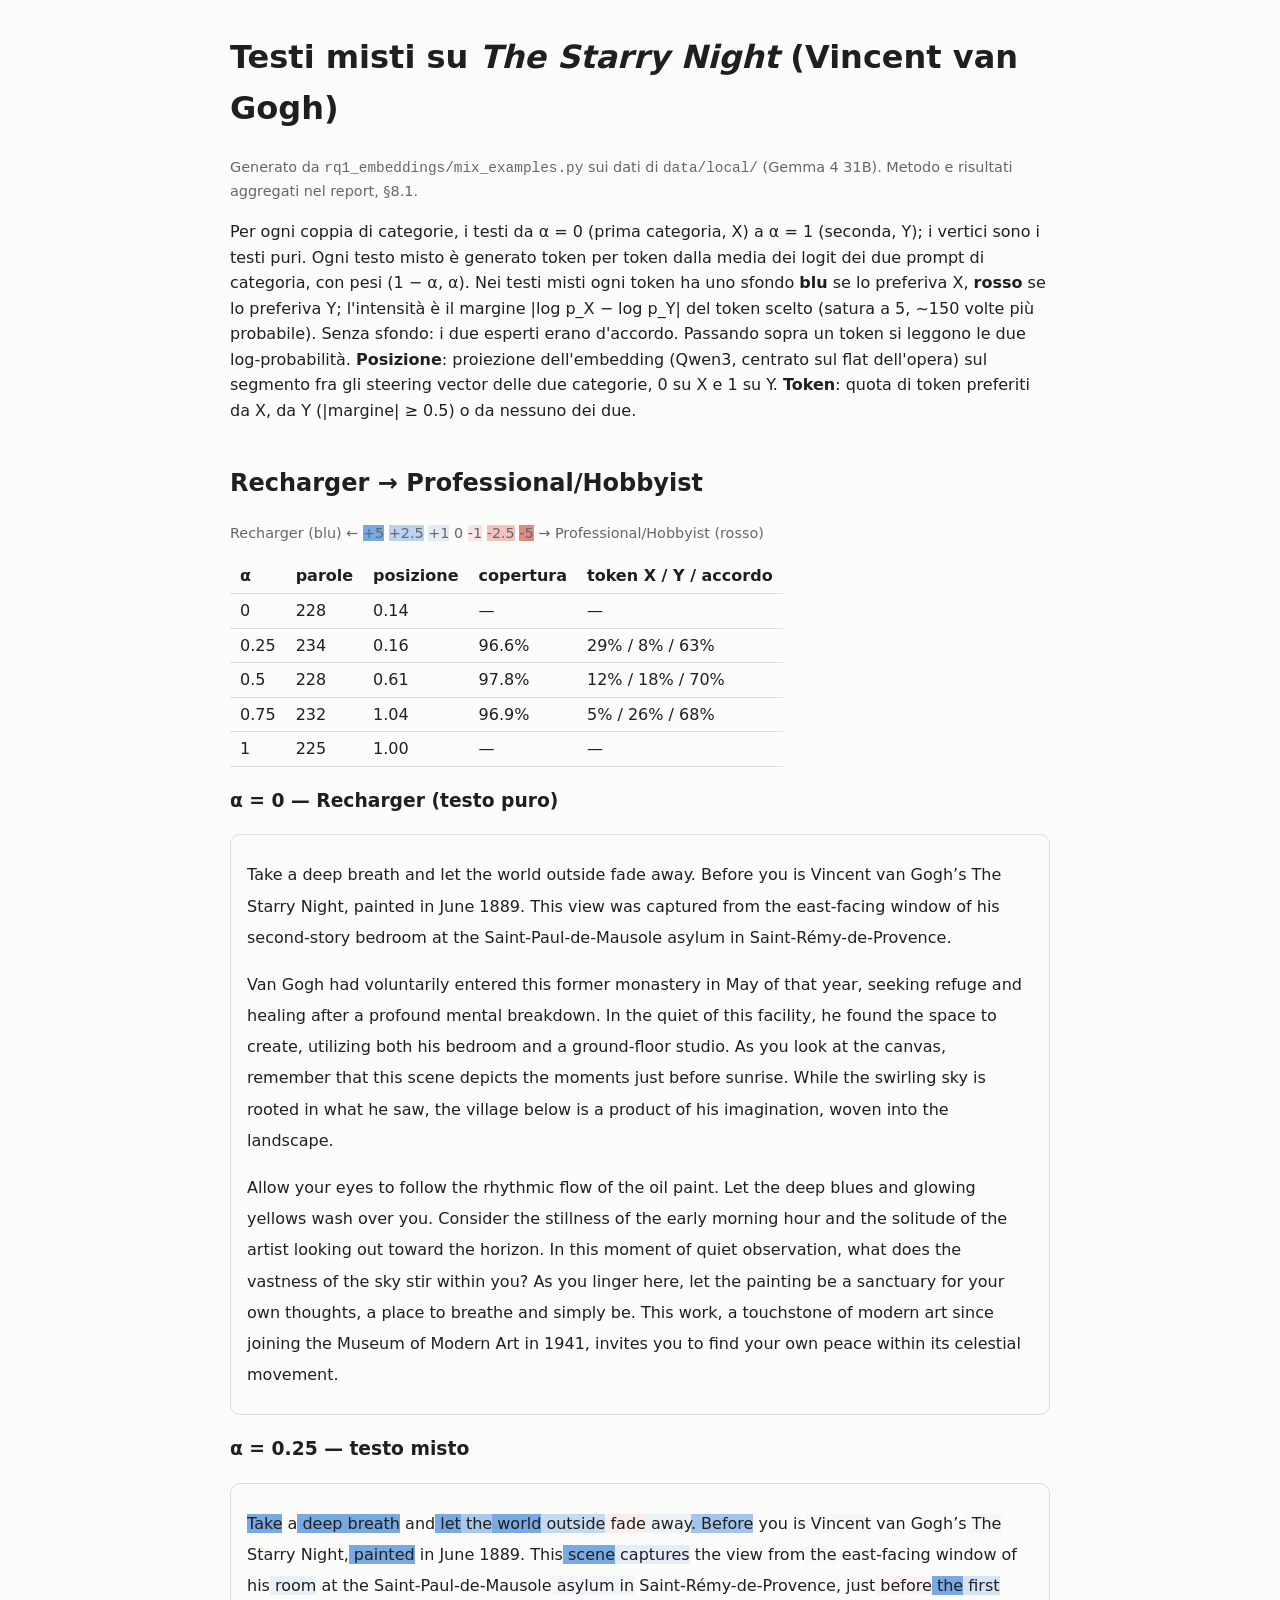
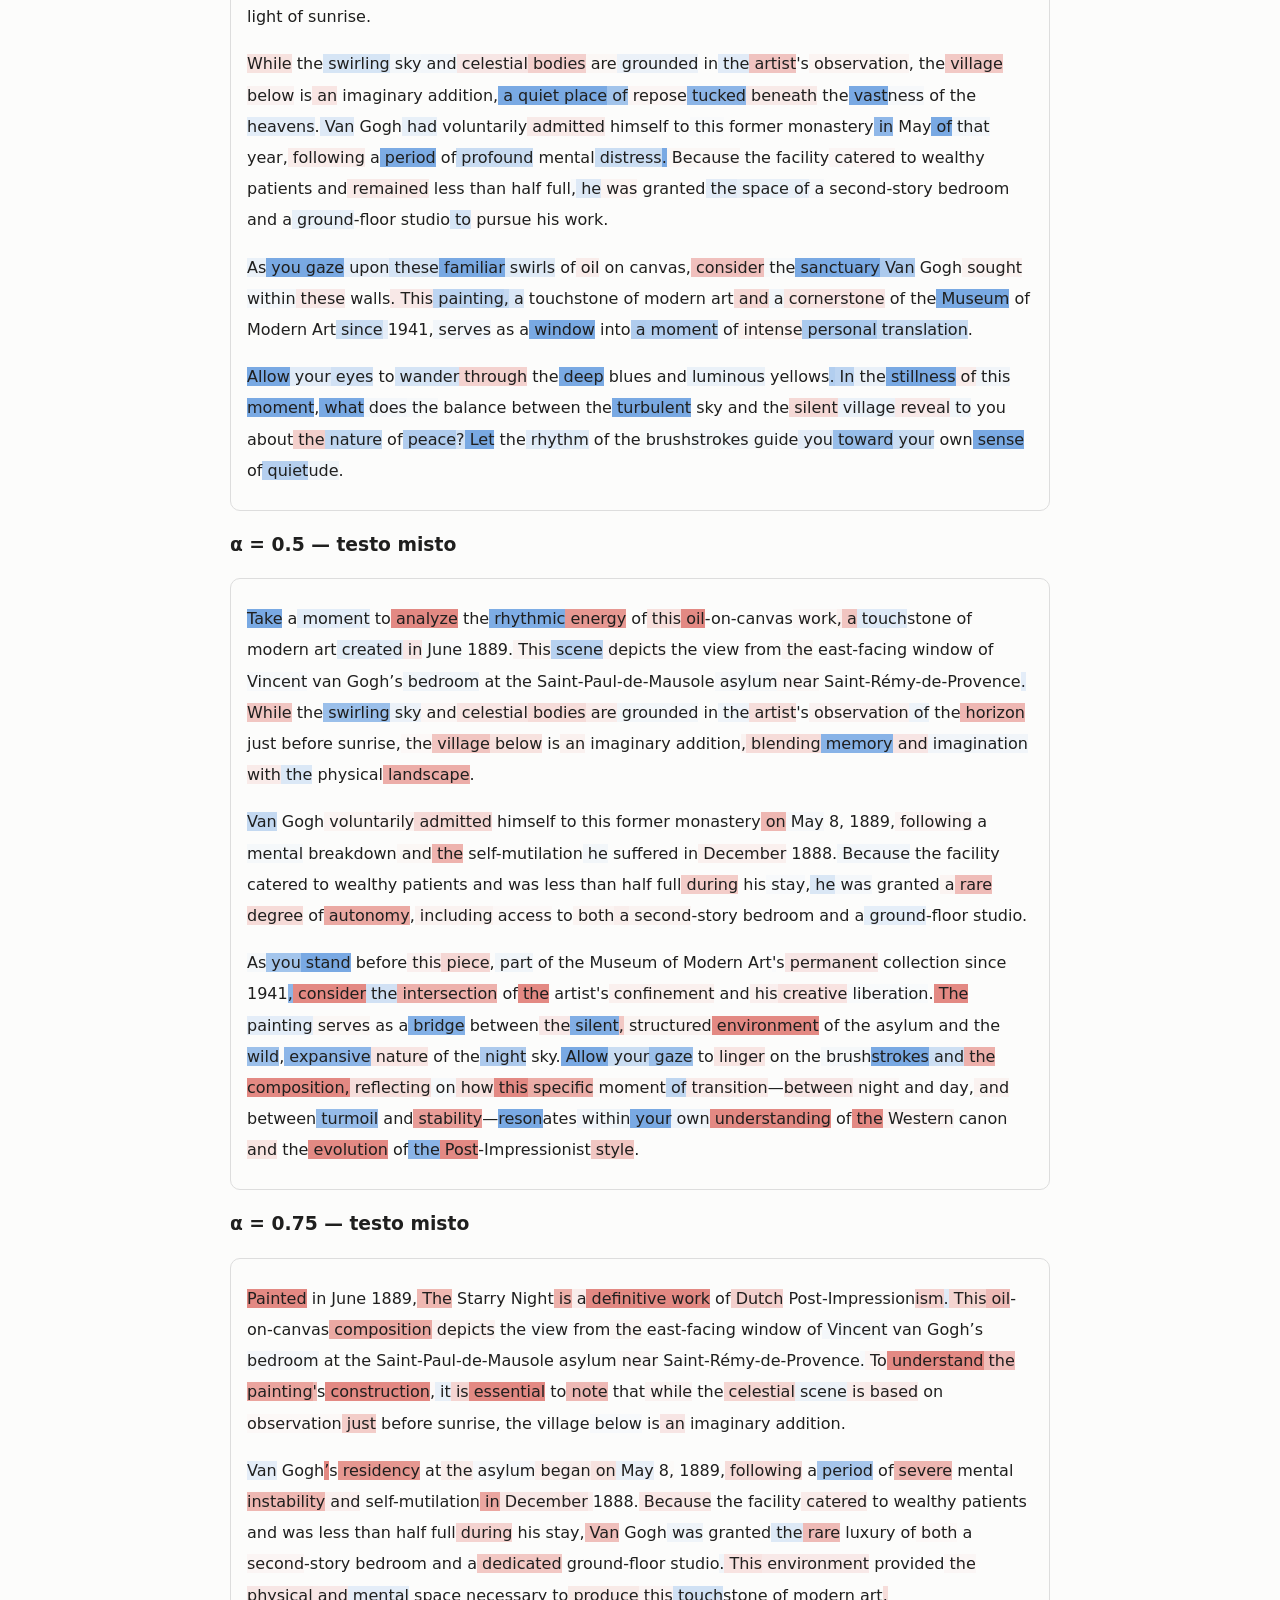
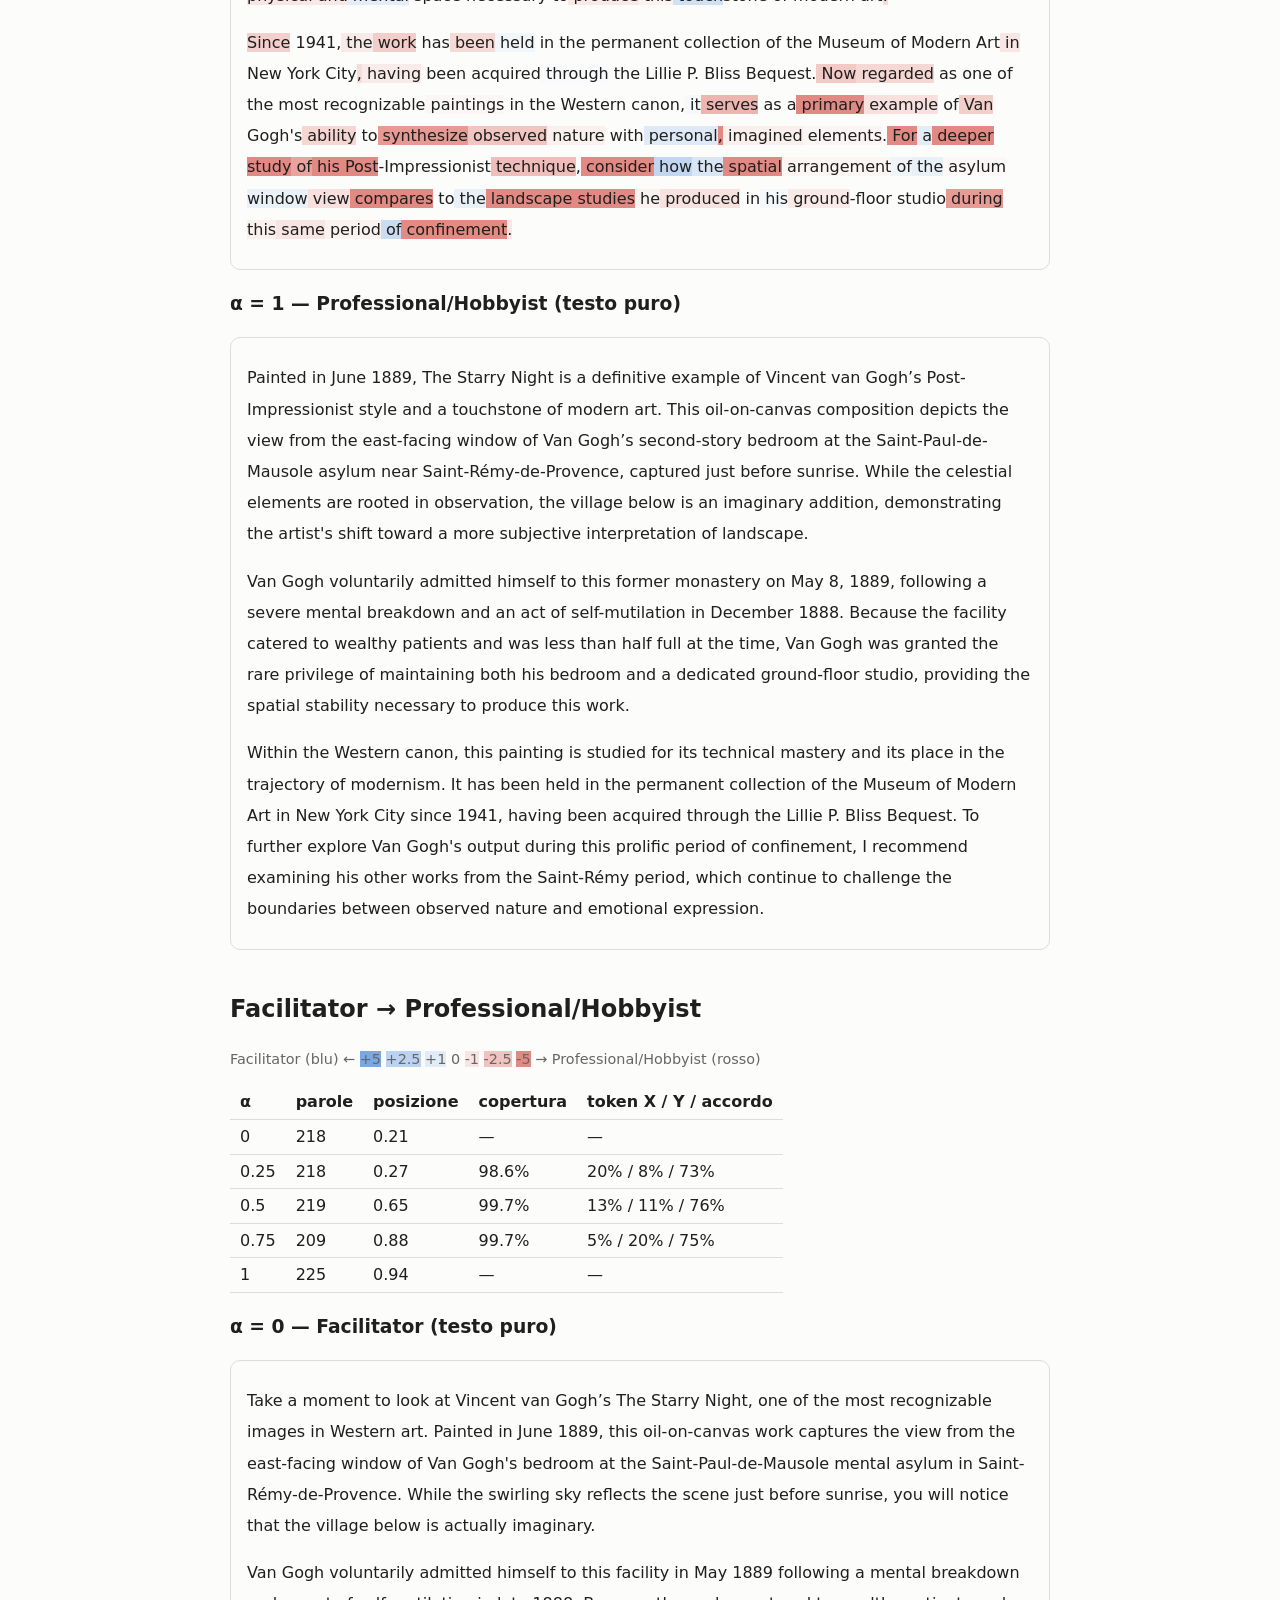
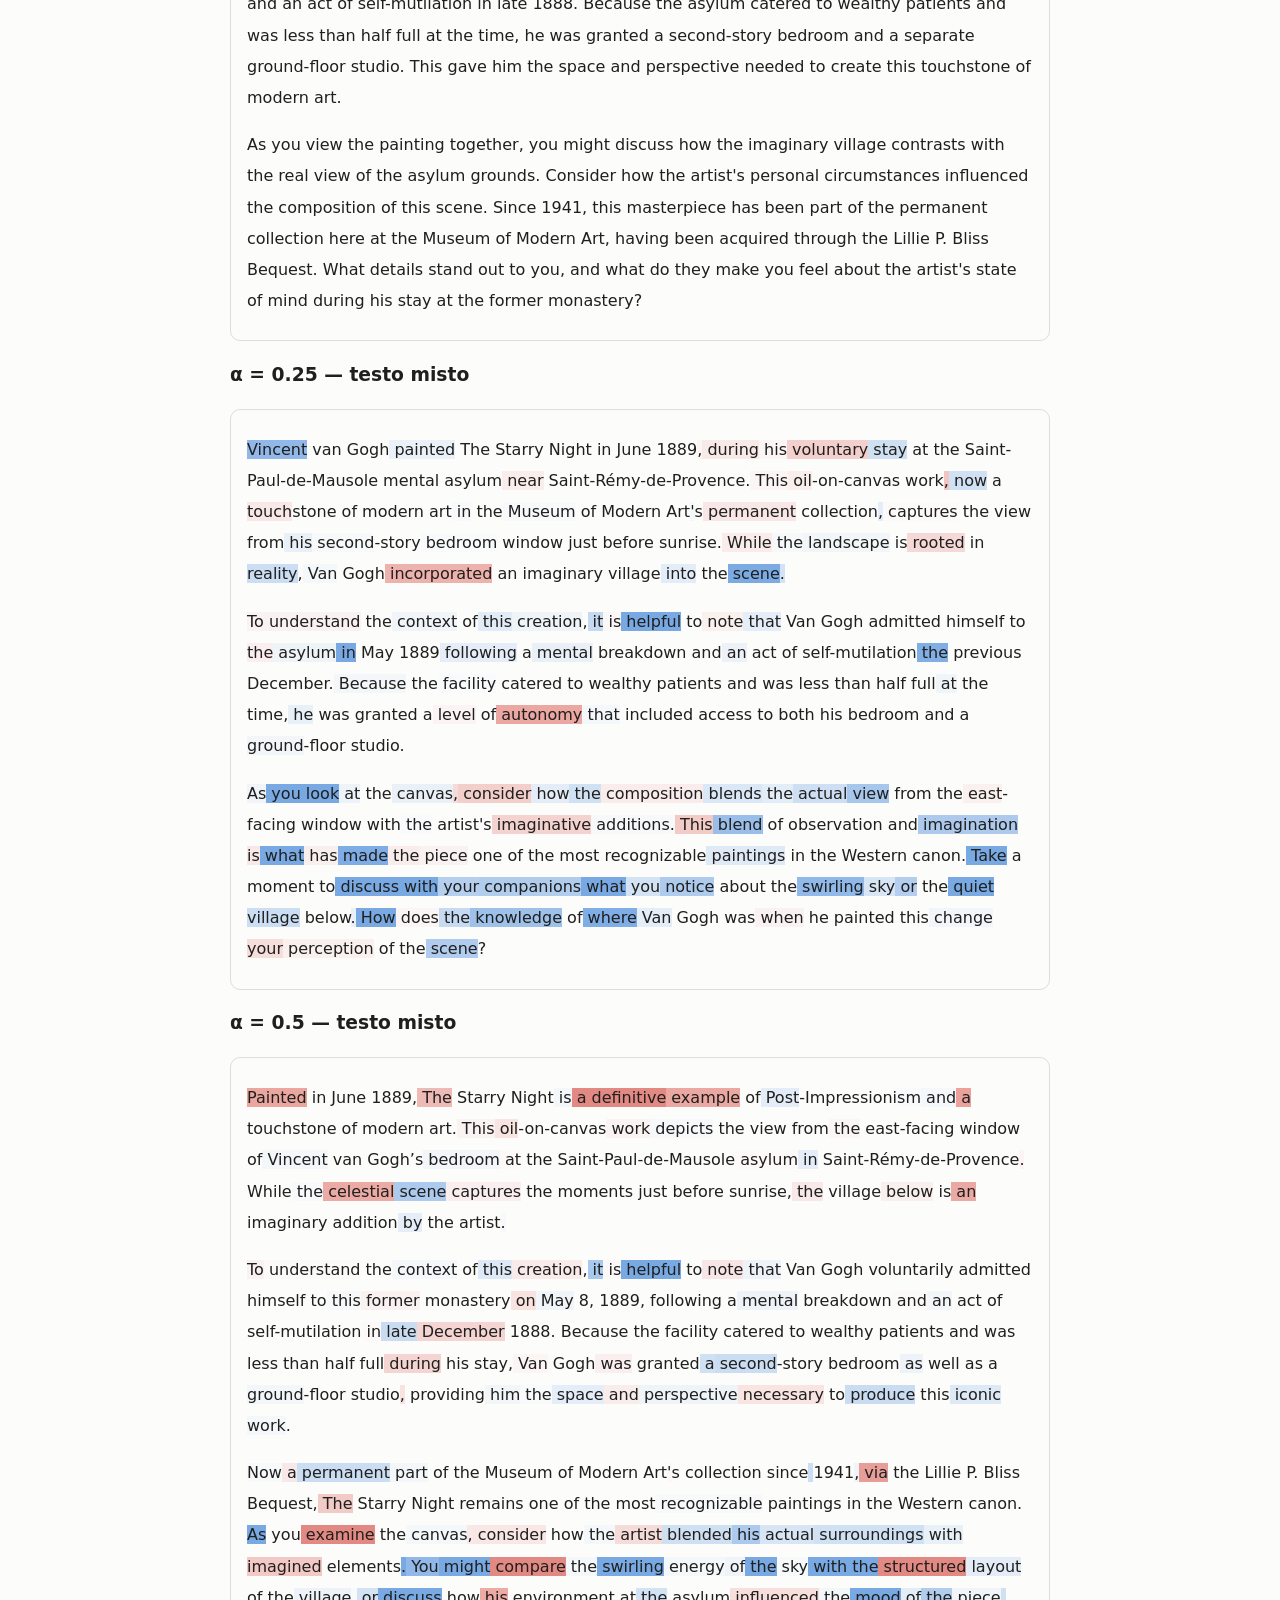
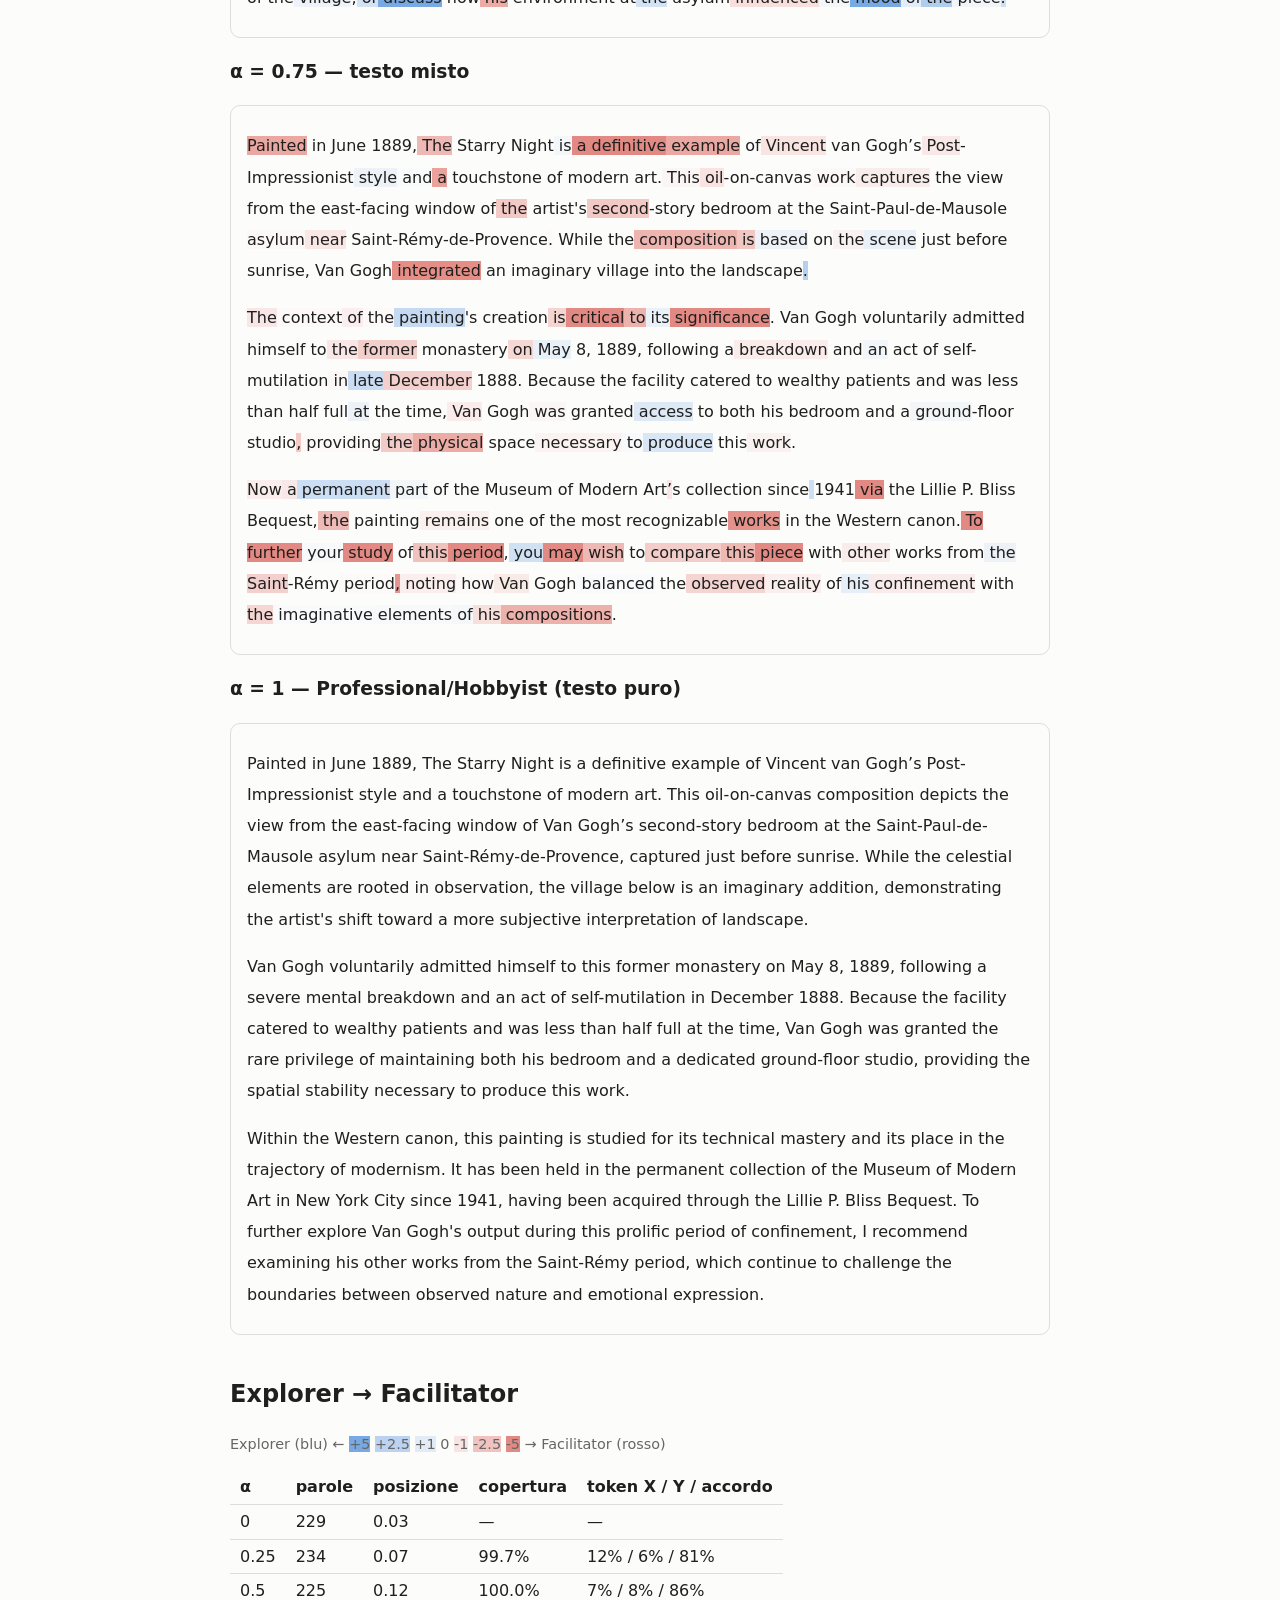
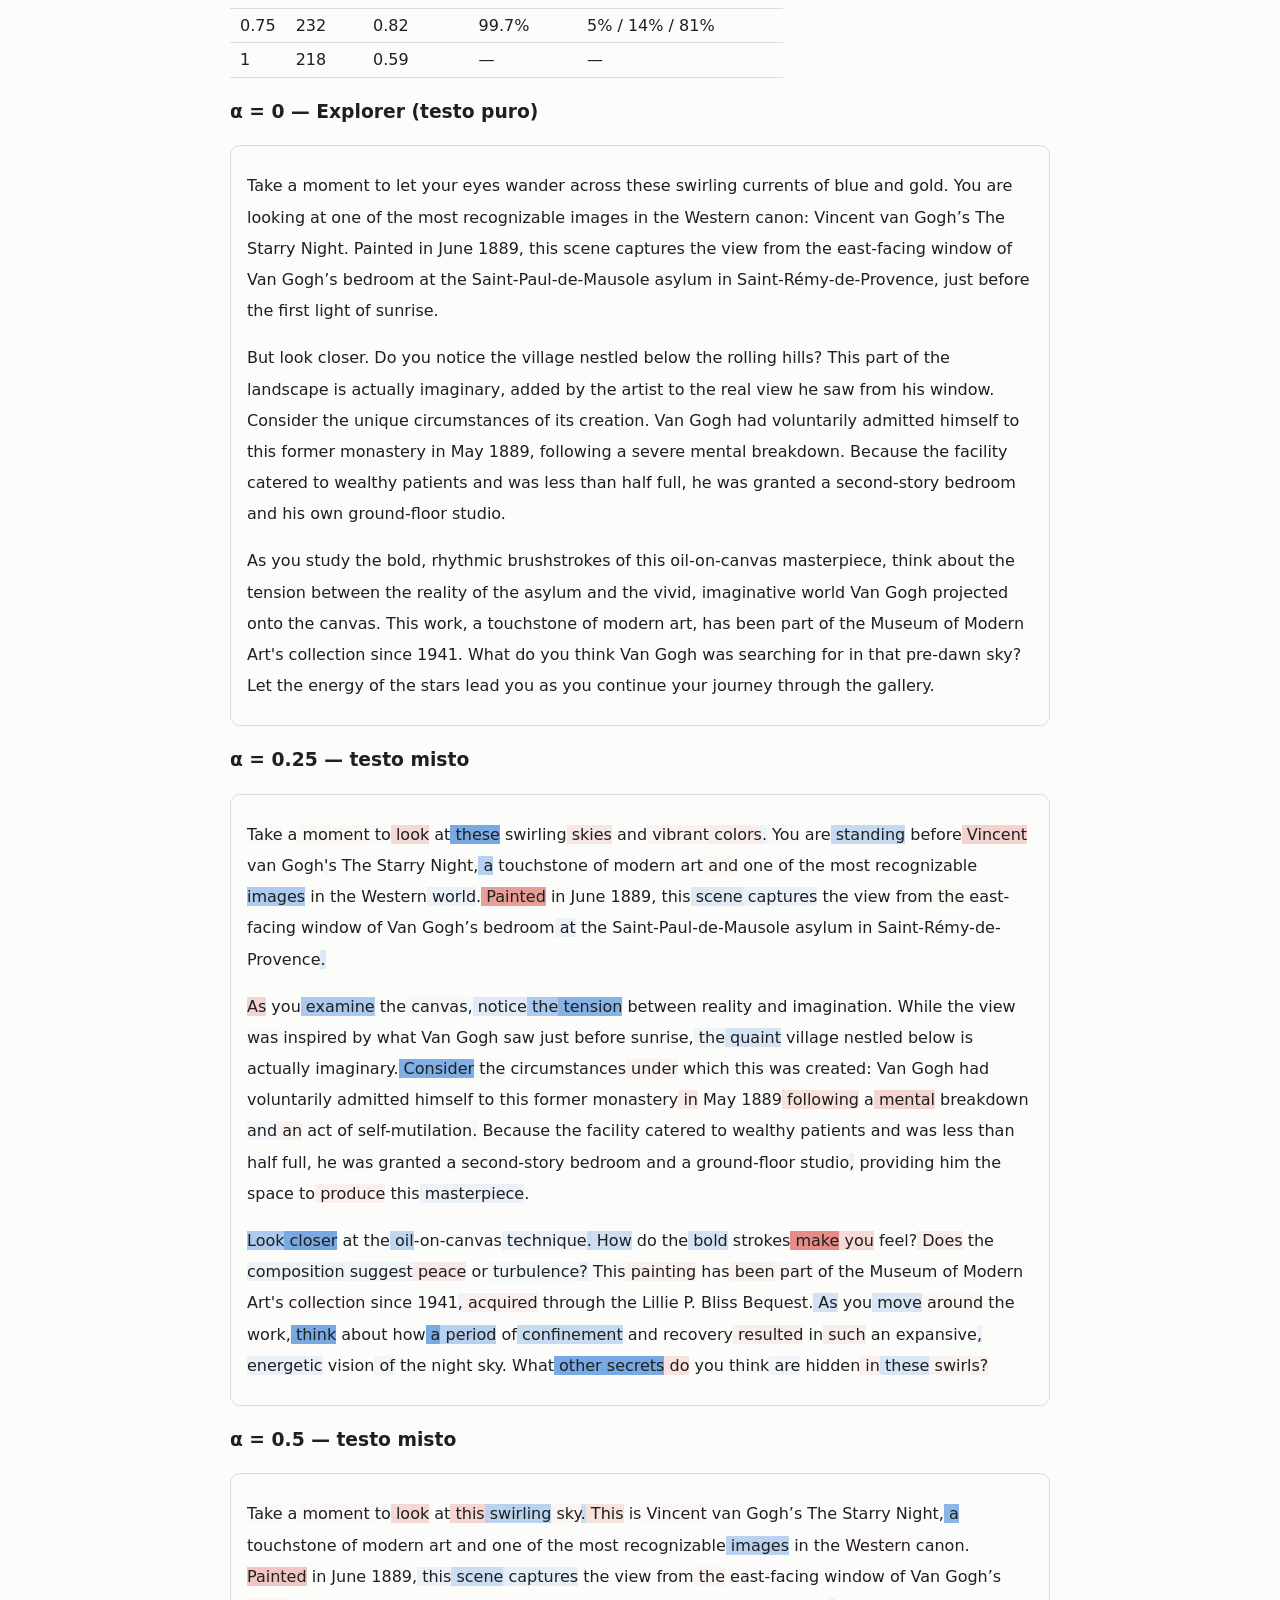
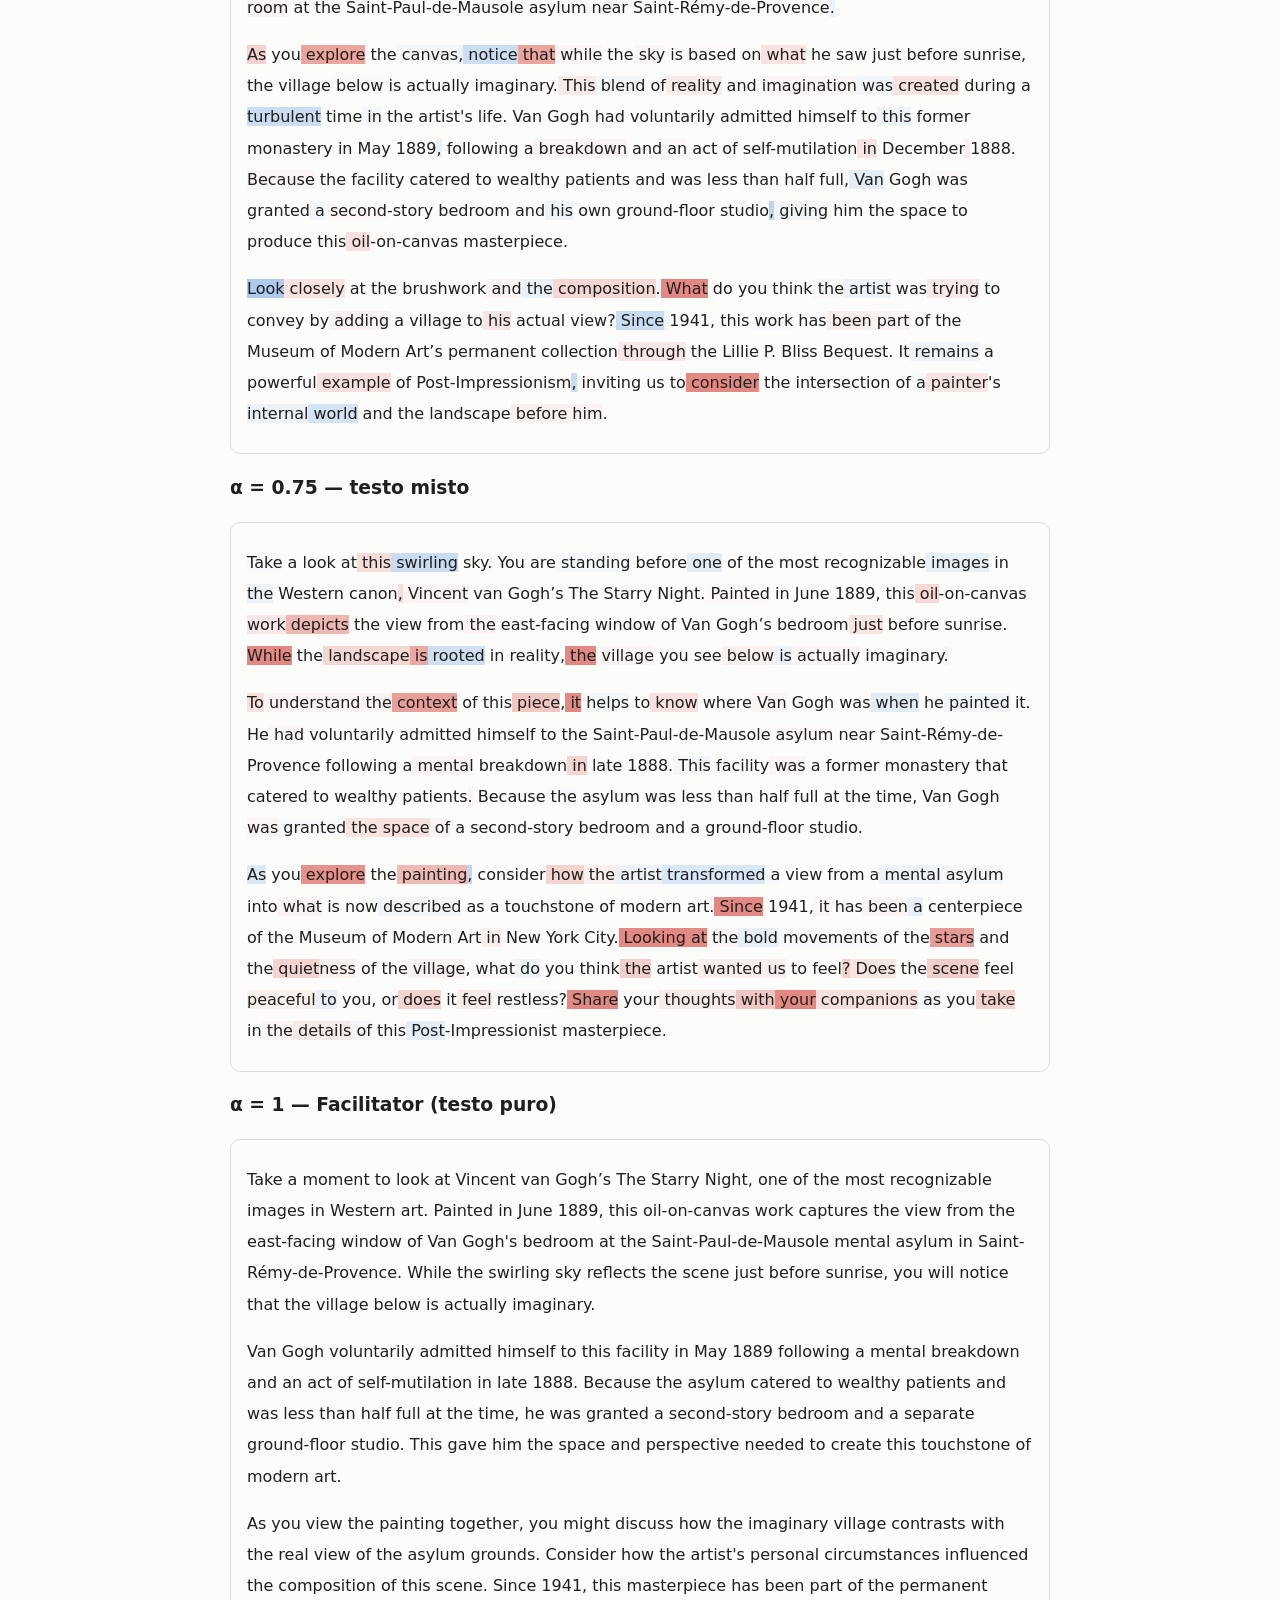
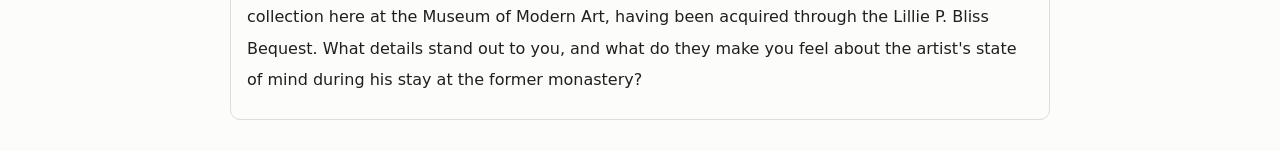
==== docs/analisi/testi-misti-the-starry-night.html @ c151e0f9 "docs(analisi): Starry Night mixed texts coloured by preferring expert mix_examples.py writes, for on" ====
<!doctype html><html lang='it'><head><meta charset='utf-8'><meta name='viewport' content='width=device-width,initial-scale=1'><title>Testi misti — The Starry Night</title><style>body{font-family:system-ui,sans-serif;max-width:820px;margin:2rem auto;padding:0 1rem;line-height:1.6;color:#1f1f1e;background:#fcfcfb}h2{margin-top:2.5rem}.txt{line-height:1.95;border:1px solid #ddd;border-radius:10px;padding:.5rem 1rem}table{border-collapse:collapse}td,th{border-bottom:1px solid #ddd;padding:4px 10px;text-align:left}.src,.leg{color:#666;font-size:.9rem}span[title]{cursor:help}</style></head><body><h1>Testi misti su <i>The Starry Night</i> (Vincent van Gogh)</h1>
<p class='src'>Generato da <code>rq1_embeddings/mix_examples.py</code> sui dati di <code>data/local/</code> (Gemma 4 31B). Metodo e risultati aggregati nel report, §8.1.</p>
<p>Per ogni coppia di categorie, i testi da α = 0 (prima categoria, X) a α = 1 (seconda, Y); i vertici sono i testi puri. Ogni testo misto è generato token per token dalla media dei logit dei due prompt di categoria, con pesi (1 − α, α). Nei testi misti ogni token ha uno sfondo <b>blu</b> se lo preferiva X, <b>rosso</b> se lo preferiva Y; l'intensità è il margine |log p_X − log p_Y| del token scelto (satura a 5, ~150 volte più probabile). Senza sfondo: i due esperti erano d'accordo. Passando sopra un token si leggono le due log-probabilità. <b>Posizione</b>: proiezione dell'embedding (Qwen3, centrato sul flat dell'opera) sul segmento fra gli steering vector delle due categorie, 0 su X e 1 su Y. <b>Token</b>: quota di token preferiti da X, da Y (|margine| ≥ 0.5) o da nessuno dei due.</p>
<h2>Recharger → Professional/Hobbyist</h2>
<p class='leg'>Recharger (blu) ← <span style="background:rgba(42,120,214,0.62)">+5</span> <span style="background:rgba(42,120,214,0.31)">+2.5</span> <span style="background:rgba(42,120,214,0.124)">+1</span> 0 <span style="background:rgba(214,69,58,0.124)">-1</span> <span style="background:rgba(214,69,58,0.31)">-2.5</span> <span style="background:rgba(214,69,58,0.62)">-5</span> → Professional/Hobbyist (rosso)</p>
<table><tr><th>α</th><th>parole</th><th>posizione</th><th>copertura</th><th>token X / Y / accordo</th></tr><tr><td>0</td><td>228</td><td>0.14</td><td>—</td><td>—</td></tr><tr><td>0.25</td><td>234</td><td>0.16</td><td>96.6%</td><td>29% / 8% / 63%</td></tr><tr><td>0.5</td><td>228</td><td>0.61</td><td>97.8%</td><td>12% / 18% / 70%</td></tr><tr><td>0.75</td><td>232</td><td>1.04</td><td>96.9%</td><td>5% / 26% / 68%</td></tr><tr><td>1</td><td>225</td><td>1.00</td><td>—</td><td>—</td></tr></table>
<h3>α = 0 — Recharger (testo puro)</h3>
<div class='txt'><p>Take a deep breath and let the world outside fade away. Before you is Vincent van Gogh’s The Starry Night, painted in June 1889. This view was captured from the east-facing window of his second-story bedroom at the Saint-Paul-de-Mausole asylum in Saint-Rémy-de-Provence. </p><p>Van Gogh had voluntarily entered this former monastery in May of that year, seeking refuge and healing after a profound mental breakdown. In the quiet of this facility, he found the space to create, utilizing both his bedroom and a ground-floor studio. As you look at the canvas, remember that this scene depicts the moments just before sunrise. While the swirling sky is rooted in what he saw, the village below is a product of his imagination, woven into the landscape.</p><p>Allow your eyes to follow the rhythmic flow of the oil paint. Let the deep blues and glowing yellows wash over you. Consider the stillness of the early morning hour and the solitude of the artist looking out toward the horizon. In this moment of quiet observation, what does the vastness of the sky stir within you? As you linger here, let the painting be a sanctuary for your own thoughts, a place to breathe and simply be. This work, a touchstone of modern art since joining the Museum of Modern Art in 1941, invites you to find your own peace within its celestial movement.</p></div>
<h3>α = 0.25 — testo misto</h3>
<div class='txt'><p><span style="background:rgba(42,120,214,0.62)" title="log p Recharger -0.17 · log p Professional/Hobbyist -15.19 · margine +15.03 · stimato">Take</span> a<span style="background:rgba(42,120,214,0.62)" title="log p Recharger -1.03 · log p Professional/Hobbyist -10.44 · margine +9.41"> deep</span><span style="background:rgba(42,120,214,0.62)" title="log p Recharger -0.00 · log p Professional/Hobbyist -10.98 · margine +10.98"> breath</span> and<span style="background:rgba(42,120,214,0.62)" title="log p Recharger -0.34 · log p Professional/Hobbyist -7.69 · margine +7.35"> let</span><span style="background:rgba(42,120,214,0.401)" title="log p Recharger -0.00 · log p Professional/Hobbyist -3.23 · margine +3.23"> the</span><span style="background:rgba(42,120,214,0.62)" title="log p Recharger -0.30 · log p Professional/Hobbyist -11.56 · margine +11.26 · stimato"> world</span><span style="background:rgba(42,120,214,0.262)" title="log p Recharger -0.00 · log p Professional/Hobbyist -2.11 · margine +2.11"> outside</span><span style="background:rgba(214,69,58,0.076)" title="log p Recharger -0.81 · log p Professional/Hobbyist -0.19 · margine -0.62"> fade</span><span style="background:rgba(42,120,214,0.076)" title="log p Recharger -0.00 · log p Professional/Hobbyist -0.61 · margine +0.61"> away</span><span style="background:rgba(42,120,214,0.417)" title="log p Recharger -0.00 · log p Professional/Hobbyist -3.37 · margine +3.36">.</span><span style="background:rgba(42,120,214,0.428)" title="log p Recharger -0.09 · log p Professional/Hobbyist -3.54 · margine +3.45"> Before</span> you is<span style="background:rgba(42,120,214,0.032)" title="log p Recharger -0.01 · log p Professional/Hobbyist -0.27 · margine +0.26"> Vincent</span> van Gogh<span style="background:rgba(42,120,214,0.012)" title="log p Recharger -0.07 · log p Professional/Hobbyist -0.17 · margine +0.10">’</span>s<span style="background:rgba(42,120,214,0.04)" title="log p Recharger -0.02 · log p Professional/Hobbyist -0.34 · margine +0.32"> The</span> Starry Night,<span style="background:rgba(42,120,214,0.62)" title="log p Recharger -0.22 · log p Professional/Hobbyist -6.72 · margine +6.50"> painted</span> in June 1889.<span style="background:rgba(42,120,214,0.017)" title="log p Recharger -0.10 · log p Professional/Hobbyist -0.23 · margine +0.14"> This</span><span style="background:rgba(42,120,214,0.62)" title="log p Recharger -0.35 · log p Professional/Hobbyist -16.44 · margine +16.09 · stimato"> scene</span><span style="background:rgba(42,120,214,0.106)" title="log p Recharger -0.27 · log p Professional/Hobbyist -1.12 · margine +0.85"> captures</span> the view from<span style="background:rgba(214,69,58,0.028)" title="log p Recharger -0.23 · log p Professional/Hobbyist -0.00 · margine -0.23"> the</span> east-facing window of his<span style="background:rgba(42,120,214,0.091)" title="log p Recharger -0.76 · log p Professional/Hobbyist -1.50 · margine +0.74"> room</span> at the Saint-Paul-de-Mausole<span style="background:rgba(42,120,214,0.045)" title="log p Recharger -0.02 · log p Professional/Hobbyist -0.38 · margine +0.36"> asylum</span><span style="background:rgba(42,120,214,0.056)" title="log p Recharger -0.38 · log p Professional/Hobbyist -0.83 · margine +0.45"> in</span> Saint-Rémy-de-Provence<span style="background:rgba(42,120,214,0.017)" title="log p Recharger -0.01 · log p Professional/Hobbyist -0.15 · margine +0.13">,</span> just<span style="background:rgba(214,69,58,0.041)" title="log p Recharger -0.38 · log p Professional/Hobbyist -0.05 · margine -0.33"> before</span><span style="background:rgba(42,120,214,0.62)" title="log p Recharger -0.00 · log p Professional/Hobbyist -6.88 · margine +6.88"> the</span><span style="background:rgba(42,120,214,0.181)" title="log p Recharger -0.43 · log p Professional/Hobbyist -1.89 · margine +1.46"> first</span> light of sunrise.</p><p><span style="background:rgba(214,69,58,0.146)" title="log p Recharger -1.89 · log p Professional/Hobbyist -0.72 · margine -1.17">While</span> the<span style="background:rgba(42,120,214,0.181)" title="log p Recharger -0.14 · log p Professional/Hobbyist -1.60 · margine +1.46"> swirling</span><span style="background:rgba(42,120,214,0.041)" title="log p Recharger -0.29 · log p Professional/Hobbyist -0.62 · margine +0.33"> sky</span><span style="background:rgba(42,120,214,0.045)" title="log p Recharger -1.10 · log p Professional/Hobbyist -1.46 · margine +0.36"> and</span><span style="background:rgba(214,69,58,0.117)" title="log p Recharger -1.55 · log p Professional/Hobbyist -0.60 · margine -0.94"> celestial</span><span style="background:rgba(214,69,58,0.241)" title="log p Recharger -1.99 · log p Professional/Hobbyist -0.04 · margine -1.94"> bodies</span><span style="background:rgba(214,69,58,0.027)" title="log p Recharger -0.27 · log p Professional/Hobbyist -0.05 · margine -0.22"> are</span><span style="background:rgba(42,120,214,0.079)" title="log p Recharger -0.66 · log p Professional/Hobbyist -1.30 · margine +0.64"> grounded</span> in<span style="background:rgba(42,120,214,0.128)" title="log p Recharger -0.77 · log p Professional/Hobbyist -1.80 · margine +1.03"> the</span><span style="background:rgba(214,69,58,0.311)" title="log p Recharger -3.29 · log p Professional/Hobbyist -0.78 · margine -2.50"> artist</span>&#x27;s<span style="background:rgba(214,69,58,0.042)" title="log p Recharger -0.70 · log p Professional/Hobbyist -0.36 · margine -0.34"> observation</span>, the<span style="background:rgba(214,69,58,0.278)" title="log p Recharger -2.27 · log p Professional/Hobbyist -0.02 · margine -2.24"> village</span><span style="background:rgba(214,69,58,0.05)" title="log p Recharger -0.66 · log p Professional/Hobbyist -0.25 · margine -0.40"> below</span> is<span style="background:rgba(214,69,58,0.126)" title="log p Recharger -1.55 · log p Professional/Hobbyist -0.53 · margine -1.02"> an</span> imaginary addition,<span style="background:rgba(42,120,214,0.62)" title="log p Recharger -0.21 · log p Professional/Hobbyist -6.94 · margine +6.74"> a</span><span style="background:rgba(42,120,214,0.62)" title="log p Recharger -0.02 · log p Professional/Hobbyist -9.87 · margine +9.85 · stimato"> quiet</span><span style="background:rgba(42,120,214,0.62)" title="log p Recharger -0.47 · log p Professional/Hobbyist -10.35 · margine +9.88 · stimato"> place</span><span style="background:rgba(42,120,214,0.431)" title="log p Recharger -0.25 · log p Professional/Hobbyist -3.72 · margine +3.48"> of</span><span style="background:rgba(214,69,58,0.035)" title="log p Recharger -1.36 · log p Professional/Hobbyist -1.07 · margine -0.29"> repose</span><span style="background:rgba(42,120,214,0.529)" title="log p Recharger -3.25 · log p Professional/Hobbyist -7.51 · margine +4.26"> tucked</span><span style="background:rgba(214,69,58,0.094)" title="log p Recharger -0.97 · log p Professional/Hobbyist -0.21 · margine -0.76"> beneath</span> the<span style="background:rgba(42,120,214,0.62)" title="log p Recharger -0.26 · log p Professional/Hobbyist -5.33 · margine +5.07"> vast</span><span style="background:rgba(42,120,214,0.026)" title="log p Recharger -0.01 · log p Professional/Hobbyist -0.22 · margine +0.21">ness</span> of the<span style="background:rgba(42,120,214,0.113)" title="log p Recharger -0.67 · log p Professional/Hobbyist -1.58 · margine +0.91"> heavens</span>.<span style="background:rgba(42,120,214,0.146)" title="log p Recharger -0.12 · log p Professional/Hobbyist -1.30 · margine +1.18"> Van</span> Gogh<span style="background:rgba(42,120,214,0.091)" title="log p Recharger -0.04 · log p Professional/Hobbyist -0.78 · margine +0.74"> had</span> voluntarily<span style="background:rgba(214,69,58,0.094)" title="log p Recharger -0.78 · log p Professional/Hobbyist -0.02 · margine -0.76"> admitted</span> himself to<span style="background:rgba(42,120,214,0.013)" title="log p Recharger -0.00 · log p Professional/Hobbyist -0.11 · margine +0.11"> this</span> former monastery<span style="background:rgba(42,120,214,0.513)" title="log p Recharger -0.28 · log p Professional/Hobbyist -4.42 · margine +4.14"> in</span> May<span style="background:rgba(42,120,214,0.62)" title="log p Recharger -0.08 · log p Professional/Hobbyist -8.09 · margine +8.02"> of</span><span style="background:rgba(42,120,214,0.043)" title="log p Recharger -0.04 · log p Professional/Hobbyist -0.39 · margine +0.35"> that</span> year,<span style="background:rgba(214,69,58,0.088)" title="log p Recharger -0.74 · log p Professional/Hobbyist -0.03 · margine -0.71"> following</span> a<span style="background:rgba(42,120,214,0.603)" title="log p Recharger -0.11 · log p Professional/Hobbyist -4.97 · margine +4.86"> period</span> of<span style="background:rgba(42,120,214,0.242)" title="log p Recharger -0.41 · log p Professional/Hobbyist -2.36 · margine +1.95"> profound</span> mental<span style="background:rgba(42,120,214,0.231)" title="log p Recharger -1.05 · log p Professional/Hobbyist -2.92 · margine +1.87"> distress</span><span style="background:rgba(42,120,214,0.62)" title="log p Recharger -0.05 · log p Professional/Hobbyist -5.07 · margine +5.01">.</span><span style="background:rgba(214,69,58,0.026)" title="log p Recharger -0.32 · log p Professional/Hobbyist -0.11 · margine -0.21"> Because</span> the facility<span style="background:rgba(214,69,58,0.035)" title="log p Recharger -0.46 · log p Professional/Hobbyist -0.17 · margine -0.28"> catered</span> to wealthy patients and<span style="background:rgba(214,69,58,0.095)" title="log p Recharger -2.64 · log p Professional/Hobbyist -1.87 · margine -0.76"> remained</span> less than half full<span style="background:rgba(42,120,214,0.018)" title="log p Recharger -0.00 · log p Professional/Hobbyist -0.15 · margine +0.15">,</span><span style="background:rgba(42,120,214,0.145)" title="log p Recharger -0.00 · log p Professional/Hobbyist -1.17 · margine +1.17"> he</span><span style="background:rgba(214,69,58,0.044)" title="log p Recharger -0.52 · log p Professional/Hobbyist -0.17 · margine -0.35"> was</span> granted<span style="background:rgba(42,120,214,0.116)" title="log p Recharger -0.14 · log p Professional/Hobbyist -1.07 · margine +0.93"> the</span><span style="background:rgba(42,120,214,0.085)" title="log p Recharger -2.57 · log p Professional/Hobbyist -3.26 · margine +0.69"> space</span><span style="background:rgba(42,120,214,0.086)" title="log p Recharger -0.05 · log p Professional/Hobbyist -0.74 · margine +0.69"> of</span><span style="background:rgba(42,120,214,0.028)" title="log p Recharger -0.00 · log p Professional/Hobbyist -0.23 · margine +0.23"> a</span> second-story bedroom and a<span style="background:rgba(42,120,214,0.089)" title="log p Recharger -0.02 · log p Professional/Hobbyist -0.74 · margine +0.72"> ground</span>-floor studio<span style="background:rgba(42,120,214,0.184)" title="log p Recharger -0.54 · log p Professional/Hobbyist -2.03 · margine +1.49"> to</span><span style="background:rgba(214,69,58,0.02)" title="log p Recharger -1.78 · log p Professional/Hobbyist -1.62 · margine -0.16"> pursue</span> his work.</p><p><span style="background:rgba(42,120,214,0.081)" title="log p Recharger -0.70 · log p Professional/Hobbyist -1.34 · margine +0.65">As</span><span style="background:rgba(42,120,214,0.62)" title="log p Recharger -0.00 · log p Professional/Hobbyist -5.60 · margine +5.60"> you</span><span style="background:rgba(42,120,214,0.62)" title="log p Recharger -1.23 · log p Professional/Hobbyist -14.83 · margine +13.61"> gaze</span><span style="background:rgba(42,120,214,0.101)" title="log p Recharger -0.34 · log p Professional/Hobbyist -1.15 · margine +0.81"> upon</span><span style="background:rgba(42,120,214,0.183)" title="log p Recharger -0.34 · log p Professional/Hobbyist -1.82 · margine +1.48"> these</span><span style="background:rgba(42,120,214,0.62)" title="log p Recharger -0.45 · log p Professional/Hobbyist -8.71 · margine +8.26"> familiar</span><span style="background:rgba(42,120,214,0.14)" title="log p Recharger -1.40 · log p Professional/Hobbyist -2.53 · margine +1.13"> swirls</span> of<span style="background:rgba(214,69,58,0.082)" title="log p Recharger -0.68 · log p Professional/Hobbyist -0.02 · margine -0.66"> oil</span> on canvas,<span style="background:rgba(214,69,58,0.324)" title="log p Recharger -2.63 · log p Professional/Hobbyist -0.01 · margine -2.62"> consider</span><span style="background:rgba(42,120,214,0.024)" title="log p Recharger -0.00 · log p Professional/Hobbyist -0.20 · margine +0.19"> the</span><span style="background:rgba(42,120,214,0.62)" title="log p Recharger -2.64 · log p Professional/Hobbyist -10.64 · margine +8.00 · stimato"> sanctuary</span><span style="background:rgba(42,120,214,0.386)" title="log p Recharger -0.64 · log p Professional/Hobbyist -3.75 · margine +3.11"> Van</span> Gogh<span style="background:rgba(214,69,58,0.053)" title="log p Recharger -0.84 · log p Professional/Hobbyist -0.41 · margine -0.43"> sought</span><span style="background:rgba(42,120,214,0.034)" title="log p Recharger -0.09 · log p Professional/Hobbyist -0.37 · margine +0.28"> within</span><span style="background:rgba(214,69,58,0.107)" title="log p Recharger -1.46 · log p Professional/Hobbyist -0.60 · margine -0.86"> these</span> walls<span style="background:rgba(214,69,58,0.107)" title="log p Recharger -1.10 · log p Professional/Hobbyist -0.24 · margine -0.86">.</span><span style="background:rgba(214,69,58,0.107)" title="log p Recharger -1.27 · log p Professional/Hobbyist -0.41 · margine -0.86"> This</span><span style="background:rgba(42,120,214,0.301)" title="log p Recharger -0.20 · log p Professional/Hobbyist -2.63 · margine +2.43"> painting</span><span style="background:rgba(42,120,214,0.264)" title="log p Recharger -0.06 · log p Professional/Hobbyist -2.19 · margine +2.13">,</span><span style="background:rgba(42,120,214,0.162)" title="log p Recharger -0.31 · log p Professional/Hobbyist -1.61 · margine +1.31"> a</span> touchstone of modern art<span style="background:rgba(214,69,58,0.196)" title="log p Recharger -1.82 · log p Professional/Hobbyist -0.23 · margine -1.58"> and</span><span style="background:rgba(42,120,214,0.052)" title="log p Recharger -0.00 · log p Professional/Hobbyist -0.42 · margine +0.42"> a</span><span style="background:rgba(214,69,58,0.124)" title="log p Recharger -2.00 · log p Professional/Hobbyist -1.00 · margine -1.00"> cornerstone</span> of the<span style="background:rgba(42,120,214,0.62)" title="log p Recharger -0.00 · log p Professional/Hobbyist -7.13 · margine +7.12"> Museum</span> of Modern Art<span style="background:rgba(42,120,214,0.238)" title="log p Recharger -0.36 · log p Professional/Hobbyist -2.28 · margine +1.92"> since</span><span style="background:rgba(42,120,214,0.102)" title="log p Recharger -0.00 · log p Professional/Hobbyist -0.82 · margine +0.82"> </span>1941,<span style="background:rgba(42,120,214,0.044)" title="log p Recharger -2.01 · log p Professional/Hobbyist -2.36 · margine +0.35"> serves</span> as a<span style="background:rgba(42,120,214,0.62)" title="log p Recharger -1.05 · log p Professional/Hobbyist -8.08 · margine +7.03"> window</span> into<span style="background:rgba(42,120,214,0.36)" title="log p Recharger -0.00 · log p Professional/Hobbyist -2.91 · margine +2.91"> a</span><span style="background:rgba(42,120,214,0.345)" title="log p Recharger -0.01 · log p Professional/Hobbyist -2.78 · margine +2.78"> moment</span><span style="background:rgba(42,120,214,0.021)" title="log p Recharger -0.00 · log p Professional/Hobbyist -0.17 · margine +0.17"> of</span><span style="background:rgba(214,69,58,0.061)" title="log p Recharger -0.70 · log p Professional/Hobbyist -0.21 · margine -0.49"> intense</span><span style="background:rgba(42,120,214,0.394)" title="log p Recharger -1.04 · log p Professional/Hobbyist -4.21 · margine +3.17"> personal</span><span style="background:rgba(42,120,214,0.248)" title="log p Recharger -5.02 · log p Professional/Hobbyist -7.02 · margine +2.00"> translation</span>.<span style="background:rgba(42,120,214,0.62)" title="log p Recharger -1.12 · log p Professional/Hobbyist -10.76 · margine +9.64"> </span></p><p><span style="background:rgba(42,120,214,0.62)" title="log p Recharger -0.01 · log p Professional/Hobbyist -12.25 · margine +12.23 · stimato">Allow</span><span style="background:rgba(42,120,214,0.13)" title="log p Recharger -0.03 · log p Professional/Hobbyist -1.08 · margine +1.05"> your</span><span style="background:rgba(42,120,214,0.204)" title="log p Recharger -0.00 · log p Professional/Hobbyist -1.65 · margine +1.65"> eyes</span> to<span style="background:rgba(42,120,214,0.186)" title="log p Recharger -0.36 · log p Professional/Hobbyist -1.85 · margine +1.50"> wander</span><span style="background:rgba(214,69,58,0.229)" title="log p Recharger -2.68 · log p Professional/Hobbyist -0.83 · margine -1.85"> through</span> the<span style="background:rgba(42,120,214,0.62)" title="log p Recharger -1.11 · log p Professional/Hobbyist -8.57 · margine +7.46"> deep</span> blues and<span style="background:rgba(42,120,214,0.081)" title="log p Recharger -1.13 · log p Professional/Hobbyist -1.78 · margine +0.65"> luminous</span> yellows<span style="background:rgba(42,120,214,0.35)" title="log p Recharger -0.00 · log p Professional/Hobbyist -2.82 · margine +2.82">.</span><span style="background:rgba(42,120,214,0.302)" title="log p Recharger -0.60 · log p Professional/Hobbyist -3.04 · margine +2.44"> In</span><span style="background:rgba(42,120,214,0.086)" title="log p Recharger -0.19 · log p Professional/Hobbyist -0.88 · margine +0.69"> the</span><span style="background:rgba(42,120,214,0.62)" title="log p Recharger -0.24 · log p Professional/Hobbyist -13.74 · margine +13.50 · stimato"> stillness</span><span style="background:rgba(214,69,58,0.085)" title="log p Recharger -0.74 · log p Professional/Hobbyist -0.05 · margine -0.69"> of</span><span style="background:rgba(42,120,214,0.052)" title="log p Recharger -0.00 · log p Professional/Hobbyist -0.42 · margine +0.42"> this</span><span style="background:rgba(42,120,214,0.62)" title="log p Recharger -0.06 · log p Professional/Hobbyist -7.09 · margine +7.03"> moment</span>,<span style="background:rgba(42,120,214,0.62)" title="log p Recharger -0.04 · log p Professional/Hobbyist -12.24 · margine +12.21 · stimato"> what</span><span style="background:rgba(42,120,214,0.035)" title="log p Recharger -1.07 · log p Professional/Hobbyist -1.35 · margine +0.28"> does</span><span style="background:rgba(42,120,214,0.023)" title="log p Recharger -0.40 · log p Professional/Hobbyist -0.58 · margine +0.19"> the</span> balance between the<span style="background:rgba(42,120,214,0.62)" title="log p Recharger -0.83 · log p Professional/Hobbyist -9.80 · margine +8.98 · stimato"> turbulent</span> sky and the<span style="background:rgba(214,69,58,0.193)" title="log p Recharger -2.83 · log p Professional/Hobbyist -1.28 · margine -1.56"> silent</span><span style="background:rgba(42,120,214,0.082)" title="log p Recharger -0.22 · log p Professional/Hobbyist -0.88 · margine +0.67"> village</span><span style="background:rgba(214,69,58,0.101)" title="log p Recharger -1.93 · log p Professional/Hobbyist -1.12 · margine -0.81"> reveal</span><span style="background:rgba(42,120,214,0.055)" title="log p Recharger -0.00 · log p Professional/Hobbyist -0.45 · margine +0.45"> to</span> you about<span style="background:rgba(214,69,58,0.249)" title="log p Recharger -2.24 · log p Professional/Hobbyist -0.23 · margine -2.01"> the</span><span style="background:rgba(42,120,214,0.281)" title="log p Recharger -0.67 · log p Professional/Hobbyist -2.94 · margine +2.27"> nature</span> of<span style="background:rgba(42,120,214,0.359)" title="log p Recharger -0.00 · log p Professional/Hobbyist -2.89 · margine +2.89"> peace</span><span style="background:rgba(42,120,214,0.197)" title="log p Recharger -0.01 · log p Professional/Hobbyist -1.61 · margine +1.59">?</span><span style="background:rgba(42,120,214,0.62)" title="log p Recharger -0.23 · log p Professional/Hobbyist -5.36 · margine +5.12"> Let</span><span style="background:rgba(42,120,214,0.015)" title="log p Recharger -0.13 · log p Professional/Hobbyist -0.26 · margine +0.12"> the</span><span style="background:rgba(42,120,214,0.133)" title="log p Recharger -1.08 · log p Professional/Hobbyist -2.15 · margine +1.07"> rhythm</span> of the<span style="background:rgba(42,120,214,0.014)" title="log p Recharger -0.00 · log p Professional/Hobbyist -0.11 · margine +0.11"> brush</span><span style="background:rgba(42,120,214,0.046)" title="log p Recharger -0.01 · log p Professional/Hobbyist -0.38 · margine +0.37">strokes</span><span style="background:rgba(42,120,214,0.036)" title="log p Recharger -0.07 · log p Professional/Hobbyist -0.36 · margine +0.29"> guide</span><span style="background:rgba(42,120,214,0.118)" title="log p Recharger -0.00 · log p Professional/Hobbyist -0.95 · margine +0.95"> you</span><span style="background:rgba(42,120,214,0.482)" title="log p Recharger -0.15 · log p Professional/Hobbyist -4.03 · margine +3.89"> toward</span><span style="background:rgba(42,120,214,0.238)" title="log p Recharger -0.04 · log p Professional/Hobbyist -1.95 · margine +1.92"> your</span> own<span style="background:rgba(42,120,214,0.62)" title="log p Recharger -1.21 · log p Professional/Hobbyist -7.46 · margine +6.25"> sense</span> of<span style="background:rgba(42,120,214,0.338)" title="log p Recharger -0.06 · log p Professional/Hobbyist -2.79 · margine +2.73"> quiet</span><span style="background:rgba(42,120,214,0.054)" title="log p Recharger -0.33 · log p Professional/Hobbyist -0.77 · margine +0.44">ude</span>.</p></div>
<h3>α = 0.5 — testo misto</h3>
<div class='txt'><p><span style="background:rgba(42,120,214,0.62)" title="log p Recharger -0.17 · log p Professional/Hobbyist -15.21 · margine +15.05 · stimato">Take</span> a<span style="background:rgba(42,120,214,0.112)" title="log p Recharger -1.22 · log p Professional/Hobbyist -2.13 · margine +0.90"> moment</span> to<span style="background:rgba(214,69,58,0.62)" title="log p Recharger -15.76 · log p Professional/Hobbyist -1.12 · margine -14.63 · stimato"> analyze</span> the<span style="background:rgba(42,120,214,0.594)" title="log p Recharger -3.33 · log p Professional/Hobbyist -8.13 · margine +4.79"> rhythmic</span><span style="background:rgba(214,69,58,0.542)" title="log p Recharger -6.30 · log p Professional/Hobbyist -1.92 · margine -4.37"> energy</span> of<span style="background:rgba(214,69,58,0.161)" title="log p Recharger -1.82 · log p Professional/Hobbyist -0.53 · margine -1.30"> this</span><span style="background:rgba(214,69,58,0.62)" title="log p Recharger -5.45 · log p Professional/Hobbyist -0.35 · margine -5.10"> oil</span>-on-canvas<span style="background:rgba(214,69,58,0.022)" title="log p Recharger -1.19 · log p Professional/Hobbyist -1.01 · margine -0.18"> work</span><span style="background:rgba(214,69,58,0.062)" title="log p Recharger -0.52 · log p Professional/Hobbyist -0.02 · margine -0.50">,</span><span style="background:rgba(214,69,58,0.299)" title="log p Recharger -2.76 · log p Professional/Hobbyist -0.35 · margine -2.41"> a</span><span style="background:rgba(42,120,214,0.137)" title="log p Recharger -0.06 · log p Professional/Hobbyist -1.16 · margine +1.10"> touch</span>stone of modern art<span style="background:rgba(42,120,214,0.126)" title="log p Recharger -1.02 · log p Professional/Hobbyist -2.04 · margine +1.02"> created</span><span style="background:rgba(214,69,58,0.108)" title="log p Recharger -0.88 · log p Professional/Hobbyist -0.01 · margine -0.87"> in</span><span style="background:rgba(42,120,214,0.016)" title="log p Recharger -0.00 · log p Professional/Hobbyist -0.13 · margine +0.13"> June</span> 1889.<span style="background:rgba(214,69,58,0.047)" title="log p Recharger -1.01 · log p Professional/Hobbyist -0.63 · margine -0.38"> This</span><span style="background:rgba(42,120,214,0.324)" title="log p Recharger -0.86 · log p Professional/Hobbyist -3.47 · margine +2.61"> scene</span><span style="background:rgba(214,69,58,0.033)" title="log p Recharger -0.91 · log p Professional/Hobbyist -0.65 · margine -0.27"> depicts</span> the view from<span style="background:rgba(214,69,58,0.044)" title="log p Recharger -0.36 · log p Professional/Hobbyist -0.01 · margine -0.36"> the</span> east-facing window of<span style="background:rgba(42,120,214,0.018)" title="log p Recharger -0.00 · log p Professional/Hobbyist -0.15 · margine +0.15"> Vincent</span> van Gogh’s<span style="background:rgba(42,120,214,0.056)" title="log p Recharger -0.14 · log p Professional/Hobbyist -0.60 · margine +0.45"> bedroom</span> at the Saint-Paul-de-Mausole<span style="background:rgba(42,120,214,0.029)" title="log p Recharger -0.14 · log p Professional/Hobbyist -0.38 · margine +0.24"> asylum</span><span style="background:rgba(214,69,58,0.025)" title="log p Recharger -0.39 · log p Professional/Hobbyist -0.19 · margine -0.20"> near</span> Saint-Rémy-de-Provence<span style="background:rgba(42,120,214,0.11)" title="log p Recharger -0.09 · log p Professional/Hobbyist -0.98 · margine +0.88">.</span><span style="background:rgba(214,69,58,0.293)" title="log p Recharger -2.41 · log p Professional/Hobbyist -0.05 · margine -2.36"> While</span> the<span style="background:rgba(42,120,214,0.465)" title="log p Recharger -0.20 · log p Professional/Hobbyist -3.96 · margine +3.75"> swirling</span><span style="background:rgba(42,120,214,0.077)" title="log p Recharger -0.18 · log p Professional/Hobbyist -0.80 · margine +0.62"> sky</span><span style="background:rgba(214,69,58,0.031)" title="log p Recharger -1.08 · log p Professional/Hobbyist -0.82 · margine -0.25"> and</span><span style="background:rgba(214,69,58,0.127)" title="log p Recharger -1.11 · log p Professional/Hobbyist -0.09 · margine -1.02"> celestial</span><span style="background:rgba(214,69,58,0.177)" title="log p Recharger -1.44 · log p Professional/Hobbyist -0.01 · margine -1.43"> bodies</span><span style="background:rgba(214,69,58,0.083)" title="log p Recharger -0.91 · log p Professional/Hobbyist -0.24 · margine -0.67"> are</span><span style="background:rgba(42,120,214,0.047)" title="log p Recharger -1.28 · log p Professional/Hobbyist -1.66 · margine +0.38"> grounded</span> in<span style="background:rgba(42,120,214,0.06)" title="log p Recharger -0.91 · log p Professional/Hobbyist -1.39 · margine +0.49"> the</span><span style="background:rgba(214,69,58,0.166)" title="log p Recharger -2.34 · log p Professional/Hobbyist -1.00 · margine -1.34"> artist</span>&#x27;s<span style="background:rgba(214,69,58,0.052)" title="log p Recharger -0.62 · log p Professional/Hobbyist -0.21 · margine -0.42"> observation</span><span style="background:rgba(42,120,214,0.067)" title="log p Recharger -1.55 · log p Professional/Hobbyist -2.09 · margine +0.54"> of</span> the<span style="background:rgba(214,69,58,0.373)" title="log p Recharger -4.67 · log p Professional/Hobbyist -1.66 · margine -3.01"> horizon</span> just before sunrise,<span style="background:rgba(214,69,58,0.018)" title="log p Recharger -0.15 · log p Professional/Hobbyist -0.00 · margine -0.15"> the</span><span style="background:rgba(214,69,58,0.3)" title="log p Recharger -2.43 · log p Professional/Hobbyist -0.01 · margine -2.42"> village</span><span style="background:rgba(214,69,58,0.147)" title="log p Recharger -1.44 · log p Professional/Hobbyist -0.25 · margine -1.18"> below</span> is<span style="background:rgba(214,69,58,0.06)" title="log p Recharger -0.66 · log p Professional/Hobbyist -0.18 · margine -0.48"> an</span> imaginary addition<span style="background:rgba(214,69,58,0.047)" title="log p Recharger -0.40 · log p Professional/Hobbyist -0.02 · margine -0.38">,</span><span style="background:rgba(214,69,58,0.176)" title="log p Recharger -1.89 · log p Professional/Hobbyist -0.47 · margine -1.42"> blending</span><span style="background:rgba(42,120,214,0.544)" title="log p Recharger -0.37 · log p Professional/Hobbyist -4.76 · margine +4.39"> memory</span><span style="background:rgba(214,69,58,0.121)" title="log p Recharger -1.21 · log p Professional/Hobbyist -0.24 · margine -0.97"> and</span><span style="background:rgba(42,120,214,0.052)" title="log p Recharger -0.61 · log p Professional/Hobbyist -1.03 · margine +0.42"> imagination</span><span style="background:rgba(214,69,58,0.092)" title="log p Recharger -0.75 · log p Professional/Hobbyist -0.00 · margine -0.74"> with</span><span style="background:rgba(42,120,214,0.157)" title="log p Recharger -0.42 · log p Professional/Hobbyist -1.69 · margine +1.27"> the</span> physical<span style="background:rgba(214,69,58,0.431)" title="log p Recharger -3.51 · log p Professional/Hobbyist -0.04 · margine -3.47"> landscape</span>.</p><p><span style="background:rgba(42,120,214,0.265)" title="log p Recharger -0.36 · log p Professional/Hobbyist -2.50 · margine +2.14">Van</span> Gogh<span style="background:rgba(214,69,58,0.045)" title="log p Recharger -2.31 · log p Professional/Hobbyist -1.95 · margine -0.37"> voluntarily</span><span style="background:rgba(214,69,58,0.194)" title="log p Recharger -1.62 · log p Professional/Hobbyist -0.06 · margine -1.56"> admitted</span> himself to this former monastery<span style="background:rgba(214,69,58,0.381)" title="log p Recharger -3.07 · log p Professional/Hobbyist -0.00 · margine -3.07"> on</span><span style="background:rgba(42,120,214,0.028)" title="log p Recharger -0.00 · log p Professional/Hobbyist -0.23 · margine +0.23"> May</span> 8, 1889,<span style="background:rgba(214,69,58,0.041)" title="log p Recharger -0.35 · log p Professional/Hobbyist -0.02 · margine -0.33"> following</span> a<span style="background:rgba(42,120,214,0.032)" title="log p Recharger -0.74 · log p Professional/Hobbyist -1.00 · margine +0.26"> mental</span> breakdown<span style="background:rgba(214,69,58,0.027)" title="log p Recharger -0.22 · log p Professional/Hobbyist -0.00 · margine -0.22"> and</span><span style="background:rgba(214,69,58,0.401)" title="log p Recharger -4.03 · log p Professional/Hobbyist -0.80 · margine -3.23"> the</span> self-mutilation<span style="background:rgba(42,120,214,0.048)" title="log p Recharger -0.44 · log p Professional/Hobbyist -0.83 · margine +0.39"> he</span> suffered in<span style="background:rgba(214,69,58,0.061)" title="log p Recharger -0.69 · log p Professional/Hobbyist -0.20 · margine -0.49"> December</span> 1888.<span style="background:rgba(42,120,214,0.045)" title="log p Recharger -0.12 · log p Professional/Hobbyist -0.49 · margine +0.36"> Because</span> the facility catered to wealthy patients and was less than half full<span style="background:rgba(214,69,58,0.259)" title="log p Recharger -2.48 · log p Professional/Hobbyist -0.40 · margine -2.08"> during</span> his<span style="background:rgba(42,120,214,0.02)" title="log p Recharger -0.00 · log p Professional/Hobbyist -0.16 · margine +0.16"> stay</span>,<span style="background:rgba(42,120,214,0.166)" title="log p Recharger -0.01 · log p Professional/Hobbyist -1.35 · margine +1.34"> he</span><span style="background:rgba(42,120,214,0.034)" title="log p Recharger -0.02 · log p Professional/Hobbyist -0.29 · margine +0.28"> was</span> granted<span style="background:rgba(214,69,58,0.045)" title="log p Recharger -2.24 · log p Professional/Hobbyist -1.88 · margine -0.37"> a</span><span style="background:rgba(214,69,58,0.35)" title="log p Recharger -4.06 · log p Professional/Hobbyist -1.24 · margine -2.83"> rare</span><span style="background:rgba(214,69,58,0.182)" title="log p Recharger -2.18 · log p Professional/Hobbyist -0.71 · margine -1.47"> degree</span> of<span style="background:rgba(214,69,58,0.454)" title="log p Recharger -3.92 · log p Professional/Hobbyist -0.26 · margine -3.66"> autonomy</span>,<span style="background:rgba(214,69,58,0.056)" title="log p Recharger -0.70 · log p Professional/Hobbyist -0.24 · margine -0.45"> including</span><span style="background:rgba(214,69,58,0.019)" title="log p Recharger -0.17 · log p Professional/Hobbyist -0.02 · margine -0.15"> access</span> to<span style="background:rgba(214,69,58,0.045)" title="log p Recharger -0.62 · log p Professional/Hobbyist -0.26 · margine -0.36"> both</span><span style="background:rgba(214,69,58,0.075)" title="log p Recharger -0.79 · log p Professional/Hobbyist -0.18 · margine -0.60"> a</span><span style="background:rgba(214,69,58,0.048)" title="log p Recharger -0.64 · log p Professional/Hobbyist -0.26 · margine -0.39"> second</span>-story bedroom and a<span style="background:rgba(42,120,214,0.104)" title="log p Recharger -0.03 · log p Professional/Hobbyist -0.87 · margine +0.84"> ground</span>-floor studio.</p><p><span style="background:rgba(42,120,214,0.03)" title="log p Recharger -0.46 · log p Professional/Hobbyist -0.70 · margine +0.24">As</span><span style="background:rgba(42,120,214,0.423)" title="log p Recharger -0.00 · log p Professional/Hobbyist -3.41 · margine +3.41"> you</span><span style="background:rgba(42,120,214,0.62)" title="log p Recharger -0.48 · log p Professional/Hobbyist -17.72 · margine +17.23"> stand</span> before<span style="background:rgba(214,69,58,0.065)" title="log p Recharger -0.62 · log p Professional/Hobbyist -0.10 · margine -0.53"> this</span><span style="background:rgba(214,69,58,0.205)" title="log p Recharger -3.17 · log p Professional/Hobbyist -1.52 · margine -1.65"> piece</span>,<span style="background:rgba(42,120,214,0.054)" title="log p Recharger -1.84 · log p Professional/Hobbyist -2.27 · margine +0.43"> part</span> of the Museum of Modern Art<span style="background:rgba(42,120,214,0.013)" title="log p Recharger -0.39 · log p Professional/Hobbyist -0.50 · margine +0.11">&#x27;</span>s<span style="background:rgba(214,69,58,0.121)" title="log p Recharger -1.04 · log p Professional/Hobbyist -0.07 · margine -0.97"> permanent</span> collection since<span style="background:rgba(42,120,214,0.071)" title="log p Recharger -0.00 · log p Professional/Hobbyist -0.57 · margine +0.57"> </span>1941<span style="background:rgba(42,120,214,0.531)" title="log p Recharger -0.00 · log p Professional/Hobbyist -4.28 · margine +4.28">,</span><span style="background:rgba(214,69,58,0.62)" title="log p Recharger -10.14 · log p Professional/Hobbyist -0.01 · margine -10.14"> consider</span><span style="background:rgba(42,120,214,0.202)" title="log p Recharger -0.00 · log p Professional/Hobbyist -1.63 · margine +1.63"> the</span><span style="background:rgba(214,69,58,0.411)" title="log p Recharger -6.66 · log p Professional/Hobbyist -3.35 · margine -3.31"> intersection</span> of<span style="background:rgba(214,69,58,0.62)" title="log p Recharger -7.09 · log p Professional/Hobbyist -0.69 · margine -6.40"> the</span> artist&#x27;s<span style="background:rgba(214,69,58,0.061)" title="log p Recharger -4.72 · log p Professional/Hobbyist -4.23 · margine -0.50"> confinement</span> and<span style="background:rgba(214,69,58,0.066)" title="log p Recharger -0.56 · log p Professional/Hobbyist -0.03 · margine -0.53"> his</span><span style="background:rgba(214,69,58,0.139)" title="log p Recharger -1.22 · log p Professional/Hobbyist -0.10 · margine -1.12"> creative</span><span style="background:rgba(42,120,214,0.015)" title="log p Recharger -0.10 · log p Professional/Hobbyist -0.23 · margine +0.12"> liberation</span>.<span style="background:rgba(214,69,58,0.62)" title="log p Recharger -9.74 · log p Professional/Hobbyist -0.63 · margine -9.11"> The</span><span style="background:rgba(42,120,214,0.11)" title="log p Recharger -1.00 · log p Professional/Hobbyist -1.89 · margine +0.89"> painting</span><span style="background:rgba(214,69,58,0.027)" title="log p Recharger -1.53 · log p Professional/Hobbyist -1.31 · margine -0.22"> serves</span> as a<span style="background:rgba(42,120,214,0.57)" title="log p Recharger -1.39 · log p Professional/Hobbyist -5.99 · margine +4.60"> bridge</span> between<span style="background:rgba(214,69,58,0.104)" title="log p Recharger -1.11 · log p Professional/Hobbyist -0.28 · margine -0.84"> the</span><span style="background:rgba(42,120,214,0.58)" title="log p Recharger -6.50 · log p Professional/Hobbyist -11.18 · margine +4.68 · stimato"> silent</span><span style="background:rgba(214,69,58,0.283)" title="log p Recharger -3.65 · log p Professional/Hobbyist -1.37 · margine -2.28">,</span><span style="background:rgba(214,69,58,0.046)" title="log p Recharger -0.49 · log p Professional/Hobbyist -0.12 · margine -0.37"> structured</span><span style="background:rgba(214,69,58,0.62)" title="log p Recharger -6.85 · log p Professional/Hobbyist -0.66 · margine -6.18"> environment</span> of the asylum and the<span style="background:rgba(42,120,214,0.46)" title="log p Recharger -2.79 · log p Professional/Hobbyist -6.50 · margine +3.71"> wild</span>,<span style="background:rgba(42,120,214,0.522)" title="log p Recharger -1.36 · log p Professional/Hobbyist -5.58 · margine +4.21"> expansive</span><span style="background:rgba(214,69,58,0.126)" title="log p Recharger -1.91 · log p Professional/Hobbyist -0.89 · margine -1.02"> nature</span> of the<span style="background:rgba(42,120,214,0.382)" title="log p Recharger -1.22 · log p Professional/Hobbyist -4.30 · margine +3.08"> night</span> sky.<span style="background:rgba(42,120,214,0.62)" title="log p Recharger -0.51 · log p Professional/Hobbyist -12.86 · margine +12.35 · stimato"> Allow</span><span style="background:rgba(42,120,214,0.241)" title="log p Recharger -0.10 · log p Professional/Hobbyist -2.04 · margine +1.95"> your</span><span style="background:rgba(42,120,214,0.465)" title="log p Recharger -0.14 · log p Professional/Hobbyist -3.88 · margine +3.75"> gaze</span> to<span style="background:rgba(214,69,58,0.126)" title="log p Recharger -2.78 · log p Professional/Hobbyist -1.76 · margine -1.02"> linger</span> on the<span style="background:rgba(42,120,214,0.031)" title="log p Recharger -0.50 · log p Professional/Hobbyist -0.75 · margine +0.25"> brush</span><span style="background:rgba(42,120,214,0.62)" title="log p Recharger -0.01 · log p Professional/Hobbyist -11.89 · margine +11.88">strokes</span><span style="background:rgba(42,120,214,0.224)" title="log p Recharger -1.60 · log p Professional/Hobbyist -3.41 · margine +1.81"> and</span><span style="background:rgba(214,69,58,0.415)" title="log p Recharger -4.45 · log p Professional/Hobbyist -1.11 · margine -3.34"> the</span><span style="background:rgba(214,69,58,0.62)" title="log p Recharger -11.01 · log p Professional/Hobbyist -0.61 · margine -10.40"> composition</span><span style="background:rgba(214,69,58,0.62)" title="log p Recharger -6.55 · log p Professional/Hobbyist -0.30 · margine -6.25">,</span><span style="background:rgba(214,69,58,0.165)" title="log p Recharger -2.60 · log p Professional/Hobbyist -1.27 · margine -1.33"> reflecting</span><span style="background:rgba(42,120,214,0.027)" title="log p Recharger -0.00 · log p Professional/Hobbyist -0.22 · margine +0.22"> on</span><span style="background:rgba(214,69,58,0.144)" title="log p Recharger -1.17 · log p Professional/Hobbyist -0.01 · margine -1.16"> how</span><span style="background:rgba(214,69,58,0.62)" title="log p Recharger -6.23 · log p Professional/Hobbyist -0.11 · margine -6.11"> this</span><span style="background:rgba(214,69,58,0.436)" title="log p Recharger -3.99 · log p Professional/Hobbyist -0.47 · margine -3.51"> specific</span><span style="background:rgba(214,69,58,0.029)" title="log p Recharger -1.54 · log p Professional/Hobbyist -1.30 · margine -0.24"> moment</span><span style="background:rgba(42,120,214,0.289)" title="log p Recharger -0.01 · log p Professional/Hobbyist -2.34 · margine +2.33"> of</span><span style="background:rgba(214,69,58,0.091)" title="log p Recharger -2.88 · log p Professional/Hobbyist -2.15 · margine -0.74"> transition</span>—<span style="background:rgba(214,69,58,0.119)" title="log p Recharger -1.62 · log p Professional/Hobbyist -0.65 · margine -0.96">between</span><span style="background:rgba(214,69,58,0.032)" title="log p Recharger -0.28 · log p Professional/Hobbyist -0.02 · margine -0.26"> night</span> and day,<span style="background:rgba(214,69,58,0.053)" title="log p Recharger -0.44 · log p Professional/Hobbyist -0.01 · margine -0.43"> and</span> between<span style="background:rgba(42,120,214,0.487)" title="log p Recharger -0.20 · log p Professional/Hobbyist -4.12 · margine +3.92"> turmoil</span> and<span style="background:rgba(214,69,58,0.518)" title="log p Recharger -4.97 · log p Professional/Hobbyist -0.80 · margine -4.17"> stability</span>—<span style="background:rgba(42,120,214,0.62)" title="log p Recharger -0.38 · log p Professional/Hobbyist -12.55 · margine +12.17 · stimato">reson</span>ates<span style="background:rgba(42,120,214,0.059)" title="log p Recharger -0.21 · log p Professional/Hobbyist -0.69 · margine +0.48"> within</span><span style="background:rgba(42,120,214,0.62)" title="log p Recharger -0.61 · log p Professional/Hobbyist -13.14 · margine +12.53"> your</span><span style="background:rgba(42,120,214,0.065)" title="log p Recharger -0.00 · log p Professional/Hobbyist -0.52 · margine +0.52"> own</span><span style="background:rgba(214,69,58,0.62)" title="log p Recharger -15.41 · log p Professional/Hobbyist -0.26 · margine -15.15 · stimato"> understanding</span> of<span style="background:rgba(214,69,58,0.62)" title="log p Recharger -10.74 · log p Professional/Hobbyist -0.38 · margine -10.36"> the</span><span style="background:rgba(214,69,58,0.05)" title="log p Recharger -6.75 · log p Professional/Hobbyist -6.35 · margine -0.40"> Western</span> canon<span style="background:rgba(214,69,58,0.134)" title="log p Recharger -1.72 · log p Professional/Hobbyist -0.65 · margine -1.08"> and</span> the<span style="background:rgba(214,69,58,0.62)" title="log p Recharger -15.69 · log p Professional/Hobbyist -0.97 · margine -14.72 · stimato"> evolution</span> of<span style="background:rgba(42,120,214,0.539)" title="log p Recharger -1.36 · log p Professional/Hobbyist -5.71 · margine +4.35"> the</span><span style="background:rgba(214,69,58,0.62)" title="log p Recharger -16.11 · log p Professional/Hobbyist -0.00 · margine -16.11"> Post</span>-Impressionist<span style="background:rgba(214,69,58,0.293)" title="log p Recharger -4.36 · log p Professional/Hobbyist -2.00 · margine -2.36"> style</span>.</p></div>
<h3>α = 0.75 — testo misto</h3>
<div class='txt'><p><span style="background:rgba(214,69,58,0.62)" title="log p Recharger -15.75 · log p Professional/Hobbyist -0.48 · margine -15.27 · stimato">Painted</span> in June 1889,<span style="background:rgba(214,69,58,0.378)" title="log p Recharger -3.10 · log p Professional/Hobbyist -0.05 · margine -3.04"> The</span> Starry Night<span style="background:rgba(214,69,58,0.42)" title="log p Recharger -3.71 · log p Professional/Hobbyist -0.32 · margine -3.39"> is</span><span style="background:rgba(214,69,58,0.08)" title="log p Recharger -0.66 · log p Professional/Hobbyist -0.01 · margine -0.65"> a</span><span style="background:rgba(214,69,58,0.62)" title="log p Recharger -15.03 · log p Professional/Hobbyist -0.40 · margine -14.63 · stimato"> definitive</span><span style="background:rgba(214,69,58,0.62)" title="log p Recharger -6.64 · log p Professional/Hobbyist -1.53 · margine -5.10"> work</span> of<span style="background:rgba(214,69,58,0.239)" title="log p Recharger -2.60 · log p Professional/Hobbyist -0.67 · margine -1.93"> Dutch</span> Post-Impression<span style="background:rgba(214,69,58,0.227)" title="log p Recharger -1.83 · log p Professional/Hobbyist -0.00 · margine -1.83">ism</span><span style="background:rgba(42,120,214,0.133)" title="log p Recharger -0.02 · log p Professional/Hobbyist -1.10 · margine +1.08">.</span><span style="background:rgba(214,69,58,0.22)" title="log p Recharger -1.79 · log p Professional/Hobbyist -0.02 · margine -1.77"> This</span><span style="background:rgba(214,69,58,0.362)" title="log p Recharger -2.92 · log p Professional/Hobbyist -0.00 · margine -2.92"> oil</span>-on-canvas<span style="background:rgba(214,69,58,0.453)" title="log p Recharger -3.82 · log p Professional/Hobbyist -0.17 · margine -3.65"> composition</span><span style="background:rgba(214,69,58,0.059)" title="log p Recharger -0.91 · log p Professional/Hobbyist -0.44 · margine -0.47"> depicts</span> the<span style="background:rgba(42,120,214,0.017)" title="log p Recharger -0.02 · log p Professional/Hobbyist -0.16 · margine +0.14"> view</span> from<span style="background:rgba(214,69,58,0.043)" title="log p Recharger -0.35 · log p Professional/Hobbyist -0.00 · margine -0.35"> the</span> east-facing window of<span style="background:rgba(42,120,214,0.034)" title="log p Recharger -0.01 · log p Professional/Hobbyist -0.28 · margine +0.28"> Vincent</span> van Gogh’s<span style="background:rgba(42,120,214,0.037)" title="log p Recharger -0.21 · log p Professional/Hobbyist -0.51 · margine +0.30"> bedroom</span> at the Saint-Paul-de-Mausole asylum<span style="background:rgba(214,69,58,0.025)" title="log p Recharger -0.46 · log p Professional/Hobbyist -0.26 · margine -0.20"> near</span> Saint-Rémy-de-Provence<span style="background:rgba(42,120,214,0.018)" title="log p Recharger -0.04 · log p Professional/Hobbyist -0.18 · margine +0.14">.</span><span style="background:rgba(214,69,58,0.04)" title="log p Recharger -3.67 · log p Professional/Hobbyist -3.35 · margine -0.33"> To</span><span style="background:rgba(214,69,58,0.62)" title="log p Recharger -6.55 · log p Professional/Hobbyist -0.02 · margine -6.54"> understand</span><span style="background:rgba(214,69,58,0.344)" title="log p Recharger -2.78 · log p Professional/Hobbyist -0.01 · margine -2.77"> the</span><span style="background:rgba(214,69,58,0.484)" title="log p Recharger -5.12 · log p Professional/Hobbyist -1.22 · margine -3.90"> painting</span><span style="background:rgba(214,69,58,0.375)" title="log p Recharger -3.03 · log p Professional/Hobbyist -0.01 · margine -3.02">&#x27;</span>s<span style="background:rgba(214,69,58,0.62)" title="log p Recharger -13.10 · log p Professional/Hobbyist -0.45 · margine -12.64 · stimato"> construction</span><span style="background:rgba(214,69,58,0.014)" title="log p Recharger -0.11 · log p Professional/Hobbyist -0.00 · margine -0.11">,</span><span style="background:rgba(42,120,214,0.093)" title="log p Recharger -1.25 · log p Professional/Hobbyist -2.00 · margine +0.75"> it</span><span style="background:rgba(214,69,58,0.213)" title="log p Recharger -1.72 · log p Professional/Hobbyist -0.00 · margine -1.72"> is</span><span style="background:rgba(214,69,58,0.62)" title="log p Recharger -17.64 · log p Professional/Hobbyist -0.05 · margine -17.59 · stimato"> essential</span> to<span style="background:rgba(214,69,58,0.363)" title="log p Recharger -2.93 · log p Professional/Hobbyist -0.01 · margine -2.93"> note</span> that<span style="background:rgba(214,69,58,0.051)" title="log p Recharger -0.53 · log p Professional/Hobbyist -0.12 · margine -0.41"> while</span> the<span style="background:rgba(214,69,58,0.214)" title="log p Recharger -1.88 · log p Professional/Hobbyist -0.15 · margine -1.73"> celestial</span><span style="background:rgba(42,120,214,0.074)" title="log p Recharger -1.35 · log p Professional/Hobbyist -1.95 · margine +0.59"> scene</span><span style="background:rgba(214,69,58,0.083)" title="log p Recharger -0.78 · log p Professional/Hobbyist -0.11 · margine -0.67"> is</span><span style="background:rgba(214,69,58,0.095)" title="log p Recharger -0.92 · log p Professional/Hobbyist -0.16 · margine -0.76"> based</span> on<span style="background:rgba(214,69,58,0.021)" title="log p Recharger -1.24 · log p Professional/Hobbyist -1.07 · margine -0.17"> observation</span><span style="background:rgba(214,69,58,0.254)" title="log p Recharger -2.17 · log p Professional/Hobbyist -0.12 · margine -2.04"> just</span> before sunrise, the village<span style="background:rgba(42,120,214,0.02)" title="log p Recharger -0.69 · log p Professional/Hobbyist -0.85 · margine +0.16"> below</span> is<span style="background:rgba(214,69,58,0.123)" title="log p Recharger -1.12 · log p Professional/Hobbyist -0.13 · margine -1.00"> an</span> imaginary addition.</p><p><span style="background:rgba(42,120,214,0.11)" title="log p Recharger -0.15 · log p Professional/Hobbyist -1.03 · margine +0.89">Van</span> Gogh<span style="background:rgba(214,69,58,0.62)" title="log p Recharger -7.42 · log p Professional/Hobbyist -0.33 · margine -7.09">’</span>s<span style="background:rgba(214,69,58,0.55)" title="log p Recharger -6.20 · log p Professional/Hobbyist -1.76 · margine -4.44"> residency</span> at<span style="background:rgba(214,69,58,0.085)" title="log p Recharger -0.93 · log p Professional/Hobbyist -0.24 · margine -0.68"> the</span><span style="background:rgba(42,120,214,0.027)" title="log p Recharger -0.17 · log p Professional/Hobbyist -0.39 · margine +0.22"> asylum</span><span style="background:rgba(214,69,58,0.073)" title="log p Recharger -0.65 · log p Professional/Hobbyist -0.06 · margine -0.59"> began</span><span style="background:rgba(214,69,58,0.146)" title="log p Recharger -1.18 · log p Professional/Hobbyist -0.00 · margine -1.18"> on</span><span style="background:rgba(42,120,214,0.085)" title="log p Recharger -0.00 · log p Professional/Hobbyist -0.69 · margine +0.68"> May</span> 8<span style="background:rgba(214,69,58,0.013)" title="log p Recharger -0.10 · log p Professional/Hobbyist -0.00 · margine -0.10">,</span> 1889,<span style="background:rgba(214,69,58,0.178)" title="log p Recharger -1.58 · log p Professional/Hobbyist -0.15 · margine -1.43"> following</span> a<span style="background:rgba(42,120,214,0.411)" title="log p Recharger -1.10 · log p Professional/Hobbyist -4.42 · margine +3.32"> period</span> of<span style="background:rgba(214,69,58,0.383)" title="log p Recharger -3.20 · log p Professional/Hobbyist -0.11 · margine -3.09"> severe</span> mental<span style="background:rgba(214,69,58,0.38)" title="log p Recharger -3.24 · log p Professional/Hobbyist -0.17 · margine -3.06"> instability</span><span style="background:rgba(214,69,58,0.066)" title="log p Recharger -0.54 · log p Professional/Hobbyist -0.01 · margine -0.54"> and</span> self-mutilation<span style="background:rgba(214,69,58,0.472)" title="log p Recharger -3.82 · log p Professional/Hobbyist -0.01 · margine -3.81"> in</span><span style="background:rgba(214,69,58,0.113)" title="log p Recharger -1.13 · log p Professional/Hobbyist -0.21 · margine -0.91"> December</span><span style="background:rgba(214,69,58,0.067)" title="log p Recharger -0.54 · log p Professional/Hobbyist -0.00 · margine -0.54"> </span>1888.<span style="background:rgba(214,69,58,0.114)" title="log p Recharger -1.43 · log p Professional/Hobbyist -0.51 · margine -0.92"> Because</span> the facility<span style="background:rgba(214,69,58,0.092)" title="log p Recharger -0.89 · log p Professional/Hobbyist -0.15 · margine -0.74"> catered</span> to wealthy patients and was less than half full<span style="background:rgba(214,69,58,0.223)" title="log p Recharger -2.44 · log p Professional/Hobbyist -0.64 · margine -1.80"> during</span> his stay,<span style="background:rgba(214,69,58,0.334)" title="log p Recharger -2.86 · log p Professional/Hobbyist -0.16 · margine -2.69"> Van</span> Gogh<span style="background:rgba(42,120,214,0.058)" title="log p Recharger -0.07 · log p Professional/Hobbyist -0.54 · margine +0.47"> was</span> granted<span style="background:rgba(42,120,214,0.148)" title="log p Recharger -0.35 · log p Professional/Hobbyist -1.54 · margine +1.19"> the</span><span style="background:rgba(214,69,58,0.362)" title="log p Recharger -3.07 · log p Professional/Hobbyist -0.15 · margine -2.92"> rare</span> luxury of<span style="background:rgba(214,69,58,0.021)" title="log p Recharger -0.18 · log p Professional/Hobbyist -0.01 · margine -0.17"> both</span> a<span style="background:rgba(214,69,58,0.034)" title="log p Recharger -0.32 · log p Professional/Hobbyist -0.04 · margine -0.28"> second</span>-story bedroom and a<span style="background:rgba(214,69,58,0.284)" title="log p Recharger -2.76 · log p Professional/Hobbyist -0.47 · margine -2.29"> dedicated</span> ground-floor studio<span style="background:rgba(42,120,214,0.053)" title="log p Recharger -0.02 · log p Professional/Hobbyist -0.45 · margine +0.43">.</span><span style="background:rgba(214,69,58,0.137)" title="log p Recharger -1.21 · log p Professional/Hobbyist -0.10 · margine -1.11"> This</span><span style="background:rgba(214,69,58,0.1)" title="log p Recharger -1.80 · log p Professional/Hobbyist -1.00 · margine -0.81"> environment</span> provided<span style="background:rgba(214,69,58,0.031)" title="log p Recharger -0.25 · log p Professional/Hobbyist -0.00 · margine -0.25"> the</span><span style="background:rgba(214,69,58,0.117)" title="log p Recharger -1.57 · log p Professional/Hobbyist -0.63 · margine -0.94"> physical</span><span style="background:rgba(214,69,58,0.107)" title="log p Recharger -0.98 · log p Professional/Hobbyist -0.12 · margine -0.86"> and</span><span style="background:rgba(42,120,214,0.109)" title="log p Recharger -0.04 · log p Professional/Hobbyist -0.92 · margine +0.88"> mental</span> space necessary to<span style="background:rgba(214,69,58,0.097)" title="log p Recharger -1.00 · log p Professional/Hobbyist -0.22 · margine -0.78"> produce</span><span style="background:rgba(214,69,58,0.039)" title="log p Recharger -0.35 · log p Professional/Hobbyist -0.03 · margine -0.31"> this</span><span style="background:rgba(42,120,214,0.207)" title="log p Recharger -0.10 · log p Professional/Hobbyist -1.76 · margine +1.67"> touch</span>stone of modern art<span style="background:rgba(214,69,58,0.172)" title="log p Recharger -1.48 · log p Professional/Hobbyist -0.09 · margine -1.39">.</span></p><p><span style="background:rgba(214,69,58,0.239)" title="log p Recharger -4.16 · log p Professional/Hobbyist -2.23 · margine -1.92">Since</span> 1941,<span style="background:rgba(214,69,58,0.094)" title="log p Recharger -0.78 · log p Professional/Hobbyist -0.02 · margine -0.76"> the</span><span style="background:rgba(214,69,58,0.256)" title="log p Recharger -2.39 · log p Professional/Hobbyist -0.33 · margine -2.06"> work</span> has<span style="background:rgba(214,69,58,0.183)" title="log p Recharger -1.55 · log p Professional/Hobbyist -0.08 · margine -1.48"> been</span><span style="background:rgba(42,120,214,0.044)" title="log p Recharger -0.20 · log p Professional/Hobbyist -0.56 · margine +0.36"> held</span> in the permanent collection of the Museum of Modern Art<span style="background:rgba(214,69,58,0.119)" title="log p Recharger -0.97 · log p Professional/Hobbyist -0.01 · margine -0.96"> in</span> New York City<span style="background:rgba(214,69,58,0.173)" title="log p Recharger -1.44 · log p Professional/Hobbyist -0.04 · margine -1.39">,</span><span style="background:rgba(214,69,58,0.09)" title="log p Recharger -0.80 · log p Professional/Hobbyist -0.07 · margine -0.72"> having</span> been acquired<span style="background:rgba(42,120,214,0.014)" title="log p Recharger -0.00 · log p Professional/Hobbyist -0.11 · margine +0.11"> through</span> the Lillie P. Bliss Bequest.<span style="background:rgba(214,69,58,0.28)" title="log p Recharger -2.81 · log p Professional/Hobbyist -0.55 · margine -2.26"> Now</span><span style="background:rgba(214,69,58,0.2)" title="log p Recharger -1.67 · log p Professional/Hobbyist -0.05 · margine -1.62"> regarded</span> as one of the most recognizable<span style="background:rgba(214,69,58,0.023)" title="log p Recharger -0.23 · log p Professional/Hobbyist -0.04 · margine -0.19"> paintings</span> in the Western canon,<span style="background:rgba(42,120,214,0.026)" title="log p Recharger -0.01 · log p Professional/Hobbyist -0.21 · margine +0.21"> it</span><span style="background:rgba(214,69,58,0.387)" title="log p Recharger -3.26 · log p Professional/Hobbyist -0.13 · margine -3.12"> serves</span> as a<span style="background:rgba(214,69,58,0.62)" title="log p Recharger -14.29 · log p Professional/Hobbyist -0.36 · margine -13.93 · stimato"> primary</span><span style="background:rgba(214,69,58,0.151)" title="log p Recharger -1.56 · log p Professional/Hobbyist -0.34 · margine -1.22"> example</span> of<span style="background:rgba(214,69,58,0.246)" title="log p Recharger -2.39 · log p Professional/Hobbyist -0.40 · margine -1.99"> Van</span> Gogh&#x27;s<span style="background:rgba(214,69,58,0.209)" title="log p Recharger -1.94 · log p Professional/Hobbyist -0.26 · margine -1.69"> ability</span> to<span style="background:rgba(214,69,58,0.536)" title="log p Recharger -4.51 · log p Professional/Hobbyist -0.19 · margine -4.32"> synthesize</span><span style="background:rgba(214,69,58,0.294)" title="log p Recharger -2.87 · log p Professional/Hobbyist -0.50 · margine -2.37"> observed</span><span style="background:rgba(214,69,58,0.059)" title="log p Recharger -1.43 · log p Professional/Hobbyist -0.96 · margine -0.48"> nature</span> with<span style="background:rgba(42,120,214,0.14)" title="log p Recharger -2.22 · log p Professional/Hobbyist -3.35 · margine +1.13"> personal</span><span style="background:rgba(214,69,58,0.62)" title="log p Recharger -8.77 · log p Professional/Hobbyist -1.24 · margine -7.53">,</span><span style="background:rgba(214,69,58,0.069)" title="log p Recharger -2.36 · log p Professional/Hobbyist -1.80 · margine -0.56"> imagined</span><span style="background:rgba(214,69,58,0.031)" title="log p Recharger -0.27 · log p Professional/Hobbyist -0.02 · margine -0.25"> elements</span>.<span style="background:rgba(214,69,58,0.62)" title="log p Recharger -8.08 · log p Professional/Hobbyist -0.31 · margine -7.77"> For</span><span style="background:rgba(42,120,214,0.112)" title="log p Recharger -0.00 · log p Professional/Hobbyist -0.91 · margine +0.91"> a</span><span style="background:rgba(214,69,58,0.62)" title="log p Recharger -17.46 · log p Professional/Hobbyist -0.06 · margine -17.40 · stimato"> deeper</span><span style="background:rgba(214,69,58,0.62)" title="log p Recharger -15.43 · log p Professional/Hobbyist -0.18 · margine -15.25"> study</span><span style="background:rgba(214,69,58,0.487)" title="log p Recharger -3.93 · log p Professional/Hobbyist -0.00 · margine -3.93"> of</span><span style="background:rgba(214,69,58,0.62)" title="log p Recharger -8.66 · log p Professional/Hobbyist -0.36 · margine -8.30"> his</span><span style="background:rgba(214,69,58,0.62)" title="log p Recharger -13.05 · log p Professional/Hobbyist -0.17 · margine -12.88 · stimato"> Post</span>-Impressionist<span style="background:rgba(214,69,58,0.338)" title="log p Recharger -4.17 · log p Professional/Hobbyist -1.44 · margine -2.73"> technique</span><span style="background:rgba(42,120,214,0.015)" title="log p Recharger -0.00 · log p Professional/Hobbyist -0.12 · margine +0.12">,</span><span style="background:rgba(214,69,58,0.62)" title="log p Recharger -7.55 · log p Professional/Hobbyist -1.66 · margine -5.89"> consider</span><span style="background:rgba(42,120,214,0.28)" title="log p Recharger -1.17 · log p Professional/Hobbyist -3.43 · margine +2.26"> how</span><span style="background:rgba(42,120,214,0.172)" title="log p Recharger -0.05 · log p Professional/Hobbyist -1.43 · margine +1.39"> the</span><span style="background:rgba(214,69,58,0.62)" title="log p Recharger -11.18 · log p Professional/Hobbyist -1.55 · margine -9.63 · stimato"> spatial</span><span style="background:rgba(214,69,58,0.036)" title="log p Recharger -0.45 · log p Professional/Hobbyist -0.15 · margine -0.29"> arrangement</span><span style="background:rgba(42,120,214,0.057)" title="log p Recharger -0.44 · log p Professional/Hobbyist -0.90 · margine +0.46"> of</span><span style="background:rgba(42,120,214,0.091)" title="log p Recharger -0.01 · log p Professional/Hobbyist -0.75 · margine +0.74"> the</span><span style="background:rgba(214,69,58,0.021)" title="log p Recharger -0.77 · log p Professional/Hobbyist -0.60 · margine -0.17"> asylum</span><span style="background:rgba(42,120,214,0.084)" title="log p Recharger -0.41 · log p Professional/Hobbyist -1.09 · margine +0.68"> window</span><span style="background:rgba(214,69,58,0.151)" title="log p Recharger -1.31 · log p Professional/Hobbyist -0.09 · margine -1.22"> view</span><span style="background:rgba(214,69,58,0.62)" title="log p Recharger -6.05 · log p Professional/Hobbyist -0.68 · margine -5.38"> compares</span> to<span style="background:rgba(42,120,214,0.087)" title="log p Recharger -0.00 · log p Professional/Hobbyist -0.71 · margine +0.70"> the</span><span style="background:rgba(214,69,58,0.62)" title="log p Recharger -9.96 · log p Professional/Hobbyist -4.76 · margine -5.19 · stimato"> landscape</span><span style="background:rgba(214,69,58,0.62)" title="log p Recharger -11.82 · log p Professional/Hobbyist -0.09 · margine -11.73 · stimato"> studies</span><span style="background:rgba(214,69,58,0.052)" title="log p Recharger -0.50 · log p Professional/Hobbyist -0.08 · margine -0.42"> he</span><span style="background:rgba(214,69,58,0.146)" title="log p Recharger -1.28 · log p Professional/Hobbyist -0.10 · margine -1.18"> produced</span> in<span style="background:rgba(42,120,214,0.03)" title="log p Recharger -0.05 · log p Professional/Hobbyist -0.29 · margine +0.24"> his</span><span style="background:rgba(214,69,58,0.099)" title="log p Recharger -0.80 · log p Professional/Hobbyist -0.00 · margine -0.80"> ground</span>-floor studio<span style="background:rgba(214,69,58,0.524)" title="log p Recharger -4.31 · log p Professional/Hobbyist -0.09 · margine -4.22"> during</span><span style="background:rgba(214,69,58,0.061)" title="log p Recharger -1.10 · log p Professional/Hobbyist -0.60 · margine -0.49"> this</span><span style="background:rgba(214,69,58,0.121)" title="log p Recharger -0.97 · log p Professional/Hobbyist -0.00 · margine -0.97"> same</span><span style="background:rgba(214,69,58,0.053)" title="log p Recharger -0.50 · log p Professional/Hobbyist -0.07 · margine -0.43"> period</span><span style="background:rgba(42,120,214,0.242)" title="log p Recharger -0.79 · log p Professional/Hobbyist -2.74 · margine +1.95"> of</span><span style="background:rgba(214,69,58,0.615)" title="log p Recharger -5.05 · log p Professional/Hobbyist -0.08 · margine -4.96"> confinement</span><span style="background:rgba(214,69,58,0.109)" title="log p Recharger -0.88 · log p Professional/Hobbyist -0.00 · margine -0.88">.</span></p></div>
<h3>α = 1 — Professional/Hobbyist (testo puro)</h3>
<div class='txt'><p>Painted in June 1889, The Starry Night is a definitive example of Vincent van Gogh’s Post-Impressionist style and a touchstone of modern art. This oil-on-canvas composition depicts the view from the east-facing window of Van Gogh’s second-story bedroom at the Saint-Paul-de-Mausole asylum near Saint-Rémy-de-Provence, captured just before sunrise. While the celestial elements are rooted in observation, the village below is an imaginary addition, demonstrating the artist&#x27;s shift toward a more subjective interpretation of landscape.</p><p>Van Gogh voluntarily admitted himself to this former monastery on May 8, 1889, following a severe mental breakdown and an act of self-mutilation in December 1888. Because the facility catered to wealthy patients and was less than half full at the time, Van Gogh was granted the rare privilege of maintaining both his bedroom and a dedicated ground-floor studio, providing the spatial stability necessary to produce this work.</p><p>Within the Western canon, this painting is studied for its technical mastery and its place in the trajectory of modernism. It has been held in the permanent collection of the Museum of Modern Art in New York City since 1941, having been acquired through the Lillie P. Bliss Bequest. To further explore Van Gogh&#x27;s output during this prolific period of confinement, I recommend examining his other works from the Saint-Rémy period, which continue to challenge the boundaries between observed nature and emotional expression.</p></div>
<h2>Facilitator → Professional/Hobbyist</h2>
<p class='leg'>Facilitator (blu) ← <span style="background:rgba(42,120,214,0.62)">+5</span> <span style="background:rgba(42,120,214,0.31)">+2.5</span> <span style="background:rgba(42,120,214,0.124)">+1</span> 0 <span style="background:rgba(214,69,58,0.124)">-1</span> <span style="background:rgba(214,69,58,0.31)">-2.5</span> <span style="background:rgba(214,69,58,0.62)">-5</span> → Professional/Hobbyist (rosso)</p>
<table><tr><th>α</th><th>parole</th><th>posizione</th><th>copertura</th><th>token X / Y / accordo</th></tr><tr><td>0</td><td>218</td><td>0.21</td><td>—</td><td>—</td></tr><tr><td>0.25</td><td>218</td><td>0.27</td><td>98.6%</td><td>20% / 8% / 73%</td></tr><tr><td>0.5</td><td>219</td><td>0.65</td><td>99.7%</td><td>13% / 11% / 76%</td></tr><tr><td>0.75</td><td>209</td><td>0.88</td><td>99.7%</td><td>5% / 20% / 75%</td></tr><tr><td>1</td><td>225</td><td>0.94</td><td>—</td><td>—</td></tr></table>
<h3>α = 0 — Facilitator (testo puro)</h3>
<div class='txt'><p>Take a moment to look at Vincent van Gogh’s The Starry Night, one of the most recognizable images in Western art. Painted in June 1889, this oil-on-canvas work captures the view from the east-facing window of Van Gogh&#x27;s bedroom at the Saint-Paul-de-Mausole mental asylum in Saint-Rémy-de-Provence. While the swirling sky reflects the scene just before sunrise, you will notice that the village below is actually imaginary.</p><p>Van Gogh voluntarily admitted himself to this facility in May 1889 following a mental breakdown and an act of self-mutilation in late 1888. Because the asylum catered to wealthy patients and was less than half full at the time, he was granted a second-story bedroom and a separate ground-floor studio. This gave him the space and perspective needed to create this touchstone of modern art.</p><p>As you view the painting together, you might discuss how the imaginary village contrasts with the real view of the asylum grounds. Consider how the artist&#x27;s personal circumstances influenced the composition of this scene. Since 1941, this masterpiece has been part of the permanent collection here at the Museum of Modern Art, having been acquired through the Lillie P. Bliss Bequest. What details stand out to you, and what do they make you feel about the artist&#x27;s state of mind during his stay at the former monastery?</p></div>
<h3>α = 0.25 — testo misto</h3>
<div class='txt'><p><span style="background:rgba(42,120,214,0.507)" title="log p Facilitator -2.44 · log p Professional/Hobbyist -6.54 · margine +4.09">Vincent</span> van Gogh<span style="background:rgba(42,120,214,0.082)" title="log p Facilitator -0.16 · log p Professional/Hobbyist -0.83 · margine +0.66"> painted</span> The Starry Night in June 1889<span style="background:rgba(214,69,58,0.037)" title="log p Facilitator -0.41 · log p Professional/Hobbyist -0.11 · margine -0.30">,</span><span style="background:rgba(214,69,58,0.098)" title="log p Facilitator -1.06 · log p Professional/Hobbyist -0.27 · margine -0.79"> during</span><span style="background:rgba(214,69,58,0.031)" title="log p Facilitator -0.25 · log p Professional/Hobbyist -0.00 · margine -0.25"> his</span><span style="background:rgba(214,69,58,0.241)" title="log p Facilitator -1.95 · log p Professional/Hobbyist -0.01 · margine -1.94"> voluntary</span><span style="background:rgba(42,120,214,0.212)" title="log p Facilitator -0.00 · log p Professional/Hobbyist -1.71 · margine +1.71"> stay</span> at the Saint-Paul-de-Mausole mental asylum<span style="background:rgba(214,69,58,0.074)" title="log p Facilitator -0.71 · log p Professional/Hobbyist -0.12 · margine -0.60"> near</span> Saint-Rémy-de-Provence.<span style="background:rgba(214,69,58,0.037)" title="log p Facilitator -1.17 · log p Professional/Hobbyist -0.87 · margine -0.30"> This</span><span style="background:rgba(214,69,58,0.073)" title="log p Facilitator -0.95 · log p Professional/Hobbyist -0.35 · margine -0.59"> oil</span>-on-canvas work<span style="background:rgba(214,69,58,0.293)" title="log p Facilitator -3.85 · log p Professional/Hobbyist -1.49 · margine -2.36">,</span><span style="background:rgba(42,120,214,0.202)" title="log p Facilitator -0.46 · log p Professional/Hobbyist -2.09 · margine +1.63"> now</span> a<span style="background:rgba(214,69,58,0.103)" title="log p Facilitator -1.09 · log p Professional/Hobbyist -0.26 · margine -0.83"> touch</span>stone of modern art<span style="background:rgba(42,120,214,0.019)" title="log p Facilitator -0.11 · log p Professional/Hobbyist -0.26 · margine +0.15"> in</span> the<span style="background:rgba(42,120,214,0.019)" title="log p Facilitator -0.22 · log p Professional/Hobbyist -0.37 · margine +0.15"> Museum</span> of Modern Art<span style="background:rgba(42,120,214,0.03)" title="log p Facilitator -0.35 · log p Professional/Hobbyist -0.59 · margine +0.24">&#x27;</span>s<span style="background:rgba(214,69,58,0.109)" title="log p Facilitator -1.06 · log p Professional/Hobbyist -0.18 · margine -0.88"> permanent</span> collection<span style="background:rgba(42,120,214,0.11)" title="log p Facilitator -0.05 · log p Professional/Hobbyist -0.94 · margine +0.89">,</span><span style="background:rgba(214,69,58,0.013)" title="log p Facilitator -0.60 · log p Professional/Hobbyist -0.50 · margine -0.10"> captures</span> the view from<span style="background:rgba(42,120,214,0.085)" title="log p Facilitator -0.31 · log p Professional/Hobbyist -0.99 · margine +0.69"> his</span><span style="background:rgba(42,120,214,0.024)" title="log p Facilitator -0.06 · log p Professional/Hobbyist -0.25 · margine +0.19"> second</span>-story<span style="background:rgba(42,120,214,0.016)" title="log p Facilitator -0.01 · log p Professional/Hobbyist -0.14 · margine +0.13"> bedroom</span> window just before sunrise.<span style="background:rgba(214,69,58,0.087)" title="log p Facilitator -0.92 · log p Professional/Hobbyist -0.22 · margine -0.70"> While</span><span style="background:rgba(42,120,214,0.028)" title="log p Facilitator -0.14 · log p Professional/Hobbyist -0.37 · margine +0.23"> the</span><span style="background:rgba(42,120,214,0.048)" title="log p Facilitator -0.53 · log p Professional/Hobbyist -0.92 · margine +0.39"> landscape</span> is<span style="background:rgba(214,69,58,0.191)" title="log p Facilitator -1.69 · log p Professional/Hobbyist -0.15 · margine -1.54"> rooted</span> in<span style="background:rgba(42,120,214,0.227)" title="log p Facilitator -0.01 · log p Professional/Hobbyist -1.84 · margine +1.83"> reality</span>,<span style="background:rgba(42,120,214,0.032)" title="log p Facilitator -0.20 · log p Professional/Hobbyist -0.45 · margine +0.26"> Van</span> Gogh<span style="background:rgba(214,69,58,0.408)" title="log p Facilitator -4.83 · log p Professional/Hobbyist -1.55 · margine -3.29"> incorporated</span> an imaginary village<span style="background:rgba(42,120,214,0.115)" title="log p Facilitator -0.00 · log p Professional/Hobbyist -0.93 · margine +0.93"> into</span> the<span style="background:rgba(42,120,214,0.604)" title="log p Facilitator -0.09 · log p Professional/Hobbyist -4.96 · margine +4.87"> scene</span><span style="background:rgba(42,120,214,0.195)" title="log p Facilitator -0.01 · log p Professional/Hobbyist -1.58 · margine +1.57">.</span></p><p><span style="background:rgba(214,69,58,0.047)" title="log p Facilitator -0.79 · log p Professional/Hobbyist -0.41 · margine -0.38">To</span><span style="background:rgba(214,69,58,0.05)" title="log p Facilitator -0.41 · log p Professional/Hobbyist -0.00 · margine -0.41"> understand</span> the<span style="background:rgba(42,120,214,0.05)" title="log p Facilitator -0.00 · log p Professional/Hobbyist -0.40 · margine +0.40"> context</span> of<span style="background:rgba(42,120,214,0.122)" title="log p Facilitator -0.02 · log p Professional/Hobbyist -1.01 · margine +0.99"> this</span><span style="background:rgba(42,120,214,0.058)" title="log p Facilitator -1.25 · log p Professional/Hobbyist -1.71 · margine +0.47"> creation</span>,<span style="background:rgba(42,120,214,0.263)" title="log p Facilitator -0.03 · log p Professional/Hobbyist -2.15 · margine +2.12"> it</span><span style="background:rgba(214,69,58,0.025)" title="log p Facilitator -0.20 · log p Professional/Hobbyist -0.00 · margine -0.20"> is</span><span style="background:rgba(42,120,214,0.62)" title="log p Facilitator -0.17 · log p Professional/Hobbyist -7.23 · margine +7.06"> helpful</span> to<span style="background:rgba(214,69,58,0.057)" title="log p Facilitator -0.60 · log p Professional/Hobbyist -0.14 · margine -0.46"> note</span><span style="background:rgba(42,120,214,0.105)" title="log p Facilitator -0.00 · log p Professional/Hobbyist -0.85 · margine +0.85"> that</span> Van Gogh admitted himself to<span style="background:rgba(214,69,58,0.066)" title="log p Facilitator -0.72 · log p Professional/Hobbyist -0.20 · margine -0.53"> the</span><span style="background:rgba(42,120,214,0.06)" title="log p Facilitator -0.44 · log p Professional/Hobbyist -0.92 · margine +0.49"> asylum</span><span style="background:rgba(42,120,214,0.62)" title="log p Facilitator -0.14 · log p Professional/Hobbyist -6.36 · margine +6.22"> in</span> May 1889<span style="background:rgba(42,120,214,0.109)" title="log p Facilitator -0.77 · log p Professional/Hobbyist -1.65 · margine +0.88"> following</span> a<span style="background:rgba(42,120,214,0.085)" title="log p Facilitator -0.45 · log p Professional/Hobbyist -1.13 · margine +0.68"> mental</span> breakdown and<span style="background:rgba(42,120,214,0.071)" title="log p Facilitator -0.08 · log p Professional/Hobbyist -0.66 · margine +0.57"> an</span> act of self-mutilation<span style="background:rgba(42,120,214,0.581)" title="log p Facilitator -1.52 · log p Professional/Hobbyist -6.21 · margine +4.68"> the</span> previous December.<span style="background:rgba(42,120,214,0.034)" title="log p Facilitator -0.17 · log p Professional/Hobbyist -0.44 · margine +0.27"> Because</span> the<span style="background:rgba(42,120,214,0.016)" title="log p Facilitator -0.01 · log p Professional/Hobbyist -0.14 · margine +0.13"> facility</span> catered to wealthy patients and was less than half full<span style="background:rgba(42,120,214,0.055)" title="log p Facilitator -0.17 · log p Professional/Hobbyist -0.62 · margine +0.45"> at</span> the time,<span style="background:rgba(42,120,214,0.091)" title="log p Facilitator -0.12 · log p Professional/Hobbyist -0.85 · margine +0.73"> he</span> was granted a<span style="background:rgba(214,69,58,0.041)" title="log p Facilitator -1.30 · log p Professional/Hobbyist -0.97 · margine -0.33"> level</span> of<span style="background:rgba(214,69,58,0.466)" title="log p Facilitator -3.84 · log p Professional/Hobbyist -0.08 · margine -3.76"> autonomy</span><span style="background:rgba(42,120,214,0.033)" title="log p Facilitator -0.04 · log p Professional/Hobbyist -0.30 · margine +0.26"> that</span> included access to both his bedroom and a<span style="background:rgba(42,120,214,0.048)" title="log p Facilitator -0.08 · log p Professional/Hobbyist -0.47 · margine +0.39"> ground</span>-floor studio.</p><p><span style="background:rgba(42,120,214,0.052)" title="log p Facilitator -0.49 · log p Professional/Hobbyist -0.91 · margine +0.42">As</span><span style="background:rgba(42,120,214,0.62)" title="log p Facilitator -0.00 · log p Professional/Hobbyist -6.93 · margine +6.93"> you</span><span style="background:rgba(42,120,214,0.62)" title="log p Facilitator -0.00 · log p Professional/Hobbyist -19.38 · margine +19.38 · stimato"> look</span><span style="background:rgba(42,120,214,0.067)" title="log p Facilitator -0.00 · log p Professional/Hobbyist -0.54 · margine +0.54"> at</span> the<span style="background:rgba(42,120,214,0.086)" title="log p Facilitator -1.34 · log p Professional/Hobbyist -2.03 · margine +0.69"> canvas</span><span style="background:rgba(214,69,58,0.185)" title="log p Facilitator -1.49 · log p Professional/Hobbyist -0.00 · margine -1.49">,</span><span style="background:rgba(214,69,58,0.248)" title="log p Facilitator -2.02 · log p Professional/Hobbyist -0.02 · margine -2.00"> consider</span><span style="background:rgba(42,120,214,0.119)" title="log p Facilitator -0.07 · log p Professional/Hobbyist -1.03 · margine +0.96"> how</span><span style="background:rgba(42,120,214,0.202)" title="log p Facilitator -0.06 · log p Professional/Hobbyist -1.69 · margine +1.63"> the</span><span style="background:rgba(214,69,58,0.082)" title="log p Facilitator -1.94 · log p Professional/Hobbyist -1.28 · margine -0.66"> composition</span><span style="background:rgba(42,120,214,0.159)" title="log p Facilitator -0.50 · log p Professional/Hobbyist -1.78 · margine +1.28"> blends</span><span style="background:rgba(42,120,214,0.112)" title="log p Facilitator -0.46 · log p Professional/Hobbyist -1.36 · margine +0.90"> the</span><span style="background:rgba(42,120,214,0.219)" title="log p Facilitator -0.28 · log p Professional/Hobbyist -2.04 · margine +1.76"> actual</span><span style="background:rgba(42,120,214,0.41)" title="log p Facilitator -0.29 · log p Professional/Hobbyist -3.59 · margine +3.31"> view</span> from the<span style="background:rgba(214,69,58,0.058)" title="log p Facilitator -0.55 · log p Professional/Hobbyist -0.08 · margine -0.47"> east</span>-facing window with<span style="background:rgba(42,120,214,0.013)" title="log p Facilitator -0.03 · log p Professional/Hobbyist -0.14 · margine +0.11"> the</span> artist&#x27;s<span style="background:rgba(214,69,58,0.226)" title="log p Facilitator -3.79 · log p Professional/Hobbyist -1.97 · margine -1.82"> imaginative</span><span style="background:rgba(42,120,214,0.027)" title="log p Facilitator -0.04 · log p Professional/Hobbyist -0.26 · margine +0.22"> additions</span><span style="background:rgba(42,120,214,0.022)" title="log p Facilitator -0.00 · log p Professional/Hobbyist -0.18 · margine +0.18">.</span><span style="background:rgba(214,69,58,0.266)" title="log p Facilitator -2.19 · log p Professional/Hobbyist -0.05 · margine -2.14"> This</span><span style="background:rgba(42,120,214,0.476)" title="log p Facilitator -3.58 · log p Professional/Hobbyist -7.42 · margine +3.84"> blend</span> of observation and<span style="background:rgba(42,120,214,0.382)" title="log p Facilitator -0.83 · log p Professional/Hobbyist -3.91 · margine +3.08"> imagination</span><span style="background:rgba(214,69,58,0.104)" title="log p Facilitator -0.97 · log p Professional/Hobbyist -0.13 · margine -0.84"> is</span><span style="background:rgba(42,120,214,0.62)" title="log p Facilitator -0.23 · log p Professional/Hobbyist -7.83 · margine +7.60"> what</span><span style="background:rgba(214,69,58,0.07)" title="log p Facilitator -0.81 · log p Professional/Hobbyist -0.25 · margine -0.56"> has</span><span style="background:rgba(42,120,214,0.595)" title="log p Facilitator -0.00 · log p Professional/Hobbyist -4.80 · margine +4.80"> made</span><span style="background:rgba(214,69,58,0.08)" title="log p Facilitator -0.71 · log p Professional/Hobbyist -0.06 · margine -0.65"> the</span><span style="background:rgba(214,69,58,0.054)" title="log p Facilitator -1.29 · log p Professional/Hobbyist -0.86 · margine -0.44"> piece</span> one of the most recognizable<span style="background:rgba(42,120,214,0.14)" title="log p Facilitator -0.02 · log p Professional/Hobbyist -1.15 · margine +1.13"> paintings</span> in the Western canon.<span style="background:rgba(42,120,214,0.62)" title="log p Facilitator -0.22 · log p Professional/Hobbyist -11.24 · margine +11.01 · stimato"> Take</span> a moment to<span style="background:rgba(42,120,214,0.62)" title="log p Facilitator -0.32 · log p Professional/Hobbyist -16.72 · margine +16.40 · stimato"> discuss</span><span style="background:rgba(42,120,214,0.62)" title="log p Facilitator -0.01 · log p Professional/Hobbyist -6.02 · margine +6.01"> with</span><span style="background:rgba(42,120,214,0.338)" title="log p Facilitator -0.01 · log p Professional/Hobbyist -2.73 · margine +2.72"> your</span><span style="background:rgba(42,120,214,0.357)" title="log p Facilitator -0.11 · log p Professional/Hobbyist -2.99 · margine +2.88"> companions</span><span style="background:rgba(42,120,214,0.62)" title="log p Facilitator -0.07 · log p Professional/Hobbyist -14.45 · margine +14.38"> what</span><span style="background:rgba(42,120,214,0.194)" title="log p Facilitator -1.70 · log p Professional/Hobbyist -3.26 · margine +1.56"> you</span><span style="background:rgba(42,120,214,0.37)" title="log p Facilitator -0.11 · log p Professional/Hobbyist -3.09 · margine +2.98"> notice</span> about the<span style="background:rgba(42,120,214,0.51)" title="log p Facilitator -2.29 · log p Professional/Hobbyist -6.40 · margine +4.11"> swirling</span><span style="background:rgba(42,120,214,0.176)" title="log p Facilitator -0.08 · log p Professional/Hobbyist -1.49 · margine +1.42"> sky</span><span style="background:rgba(42,120,214,0.345)" title="log p Facilitator -1.56 · log p Professional/Hobbyist -4.34 · margine +2.78"> or</span> the<span style="background:rgba(42,120,214,0.62)" title="log p Facilitator -0.13 · log p Professional/Hobbyist -6.92 · margine +6.79"> quiet</span><span style="background:rgba(42,120,214,0.232)" title="log p Facilitator -0.02 · log p Professional/Hobbyist -1.90 · margine +1.87"> village</span> below<span style="background:rgba(42,120,214,0.092)" title="log p Facilitator -0.14 · log p Professional/Hobbyist -0.88 · margine +0.74">.</span><span style="background:rgba(42,120,214,0.62)" title="log p Facilitator -0.88 · log p Professional/Hobbyist -10.93 · margine +10.05 · stimato"> How</span><span style="background:rgba(214,69,58,0.031)" title="log p Facilitator -0.69 · log p Professional/Hobbyist -0.44 · margine -0.25"> does</span><span style="background:rgba(42,120,214,0.256)" title="log p Facilitator -0.59 · log p Professional/Hobbyist -2.65 · margine +2.06"> the</span><span style="background:rgba(42,120,214,0.451)" title="log p Facilitator -0.07 · log p Professional/Hobbyist -3.70 · margine +3.64"> knowledge</span> of<span style="background:rgba(42,120,214,0.587)" title="log p Facilitator -0.21 · log p Professional/Hobbyist -4.94 · margine +4.73"> where</span><span style="background:rgba(42,120,214,0.108)" title="log p Facilitator -0.02 · log p Professional/Hobbyist -0.90 · margine +0.87"> Van</span> Gogh was<span style="background:rgba(214,69,58,0.056)" title="log p Facilitator -0.76 · log p Professional/Hobbyist -0.31 · margine -0.45"> when</span> he painted this<span style="background:rgba(42,120,214,0.045)" title="log p Facilitator -0.02 · log p Professional/Hobbyist -0.38 · margine +0.36"> change</span><span style="background:rgba(214,69,58,0.163)" title="log p Facilitator -1.32 · log p Professional/Hobbyist -0.00 · margine -1.31"> your</span><span style="background:rgba(214,69,58,0.06)" title="log p Facilitator -1.03 · log p Professional/Hobbyist -0.55 · margine -0.48"> perception</span> of the<span style="background:rgba(42,120,214,0.36)" title="log p Facilitator -0.46 · log p Professional/Hobbyist -3.36 · margine +2.90"> scene</span>?</p></div>
<h3>α = 0.5 — testo misto</h3>
<div class='txt'><p><span style="background:rgba(214,69,58,0.471)" title="log p Facilitator -4.29 · log p Professional/Hobbyist -0.49 · margine -3.80">Painted</span> in June 1889,<span style="background:rgba(214,69,58,0.358)" title="log p Facilitator -2.94 · log p Professional/Hobbyist -0.05 · margine -2.89"> The</span> Starry Night<span style="background:rgba(42,120,214,0.041)" title="log p Facilitator -0.00 · log p Professional/Hobbyist -0.33 · margine +0.33"> is</span><span style="background:rgba(214,69,58,0.62)" title="log p Facilitator -7.42 · log p Professional/Hobbyist -0.01 · margine -7.42"> a</span><span style="background:rgba(214,69,58,0.62)" title="log p Facilitator -7.32 · log p Professional/Hobbyist -0.39 · margine -6.93"> definitive</span><span style="background:rgba(214,69,58,0.459)" title="log p Facilitator -4.25 · log p Professional/Hobbyist -0.54 · margine -3.71"> example</span> of<span style="background:rgba(42,120,214,0.119)" title="log p Facilitator -0.26 · log p Professional/Hobbyist -1.22 · margine +0.96"> Post</span>-Impression<span style="background:rgba(42,120,214,0.017)" title="log p Facilitator -0.00 · log p Professional/Hobbyist -0.14 · margine +0.14">ism</span><span style="background:rgba(42,120,214,0.031)" title="log p Facilitator -0.13 · log p Professional/Hobbyist -0.37 · margine +0.25"> and</span><span style="background:rgba(214,69,58,0.493)" title="log p Facilitator -4.01 · log p Professional/Hobbyist -0.04 · margine -3.98"> a</span> touchstone of modern art.<span style="background:rgba(214,69,58,0.046)" title="log p Facilitator -0.40 · log p Professional/Hobbyist -0.03 · margine -0.37"> This</span><span style="background:rgba(214,69,58,0.134)" title="log p Facilitator -1.08 · log p Professional/Hobbyist -0.00 · margine -1.08"> oil</span>-on-canvas<span style="background:rgba(214,69,58,0.048)" title="log p Facilitator -0.45 · log p Professional/Hobbyist -0.07 · margine -0.38"> work</span><span style="background:rgba(42,120,214,0.029)" title="log p Facilitator -0.25 · log p Professional/Hobbyist -0.48 · margine +0.23"> depicts</span> the view from<span style="background:rgba(214,69,58,0.031)" title="log p Facilitator -0.25 · log p Professional/Hobbyist -0.00 · margine -0.25"> the</span> east-facing window of<span style="background:rgba(42,120,214,0.038)" title="log p Facilitator -0.00 · log p Professional/Hobbyist -0.31 · margine +0.31"> Vincent</span> van Gogh’s<span style="background:rgba(42,120,214,0.046)" title="log p Facilitator -0.16 · log p Professional/Hobbyist -0.53 · margine +0.37"> bedroom</span><span style="background:rgba(214,69,58,0.016)" title="log p Facilitator -0.14 · log p Professional/Hobbyist -0.01 · margine -0.13"> at</span> the Saint-Paul-de-Mausole<span style="background:rgba(214,69,58,0.015)" title="log p Facilitator -0.44 · log p Professional/Hobbyist -0.32 · margine -0.12"> asylum</span><span style="background:rgba(42,120,214,0.108)" title="log p Facilitator -0.41 · log p Professional/Hobbyist -1.28 · margine +0.87"> in</span> Saint-Rémy-de-Provence<span style="background:rgba(214,69,58,0.041)" title="log p Facilitator -0.60 · log p Professional/Hobbyist -0.27 · margine -0.33">.</span> While<span style="background:rgba(42,120,214,0.018)" title="log p Facilitator -0.05 · log p Professional/Hobbyist -0.19 · margine +0.14"> the</span><span style="background:rgba(214,69,58,0.451)" title="log p Facilitator -3.69 · log p Professional/Hobbyist -0.05 · margine -3.64"> celestial</span><span style="background:rgba(42,120,214,0.384)" title="log p Facilitator -0.62 · log p Professional/Hobbyist -3.72 · margine +3.09"> scene</span><span style="background:rgba(214,69,58,0.068)" title="log p Facilitator -0.85 · log p Professional/Hobbyist -0.30 · margine -0.55"> captures</span> the moments just before sunrise,<span style="background:rgba(214,69,58,0.107)" title="log p Facilitator -0.97 · log p Professional/Hobbyist -0.11 · margine -0.86"> the</span> village<span style="background:rgba(214,69,58,0.071)" title="log p Facilitator -1.51 · log p Professional/Hobbyist -0.94 · margine -0.58"> below</span> is<span style="background:rgba(214,69,58,0.455)" title="log p Facilitator -3.74 · log p Professional/Hobbyist -0.07 · margine -3.67"> an</span> imaginary addition<span style="background:rgba(42,120,214,0.107)" title="log p Facilitator -0.16 · log p Professional/Hobbyist -1.03 · margine +0.86"> by</span> the artist<span style="background:rgba(42,120,214,0.028)" title="log p Facilitator -0.00 · log p Professional/Hobbyist -0.23 · margine +0.23">.</span></p><p><span style="background:rgba(214,69,58,0.052)" title="log p Facilitator -0.70 · log p Professional/Hobbyist -0.28 · margine -0.42">To</span><span style="background:rgba(214,69,58,0.013)" title="log p Facilitator -0.11 · log p Professional/Hobbyist -0.00 · margine -0.11"> understand</span> the<span style="background:rgba(42,120,214,0.031)" title="log p Facilitator -0.00 · log p Professional/Hobbyist -0.25 · margine +0.25"> context</span> of<span style="background:rgba(42,120,214,0.15)" title="log p Facilitator -0.02 · log p Professional/Hobbyist -1.23 · margine +1.21"> this</span><span style="background:rgba(214,69,58,0.091)" title="log p Facilitator -1.88 · log p Professional/Hobbyist -1.14 · margine -0.73"> creation</span>,<span style="background:rgba(42,120,214,0.399)" title="log p Facilitator -0.02 · log p Professional/Hobbyist -3.24 · margine +3.22"> it</span><span style="background:rgba(214,69,58,0.018)" title="log p Facilitator -0.14 · log p Professional/Hobbyist -0.00 · margine -0.14"> is</span><span style="background:rgba(42,120,214,0.62)" title="log p Facilitator -0.11 · log p Professional/Hobbyist -9.51 · margine +9.39"> helpful</span> to<span style="background:rgba(214,69,58,0.117)" title="log p Facilitator -1.19 · log p Professional/Hobbyist -0.24 · margine -0.94"> note</span><span style="background:rgba(42,120,214,0.063)" title="log p Facilitator -0.00 · log p Professional/Hobbyist -0.51 · margine +0.50"> that</span> Van Gogh voluntarily admitted himself to<span style="background:rgba(42,120,214,0.027)" title="log p Facilitator -0.04 · log p Professional/Hobbyist -0.26 · margine +0.22"> this</span><span style="background:rgba(214,69,58,0.053)" title="log p Facilitator -0.44 · log p Professional/Hobbyist -0.02 · margine -0.43"> former</span> monastery<span style="background:rgba(214,69,58,0.136)" title="log p Facilitator -1.10 · log p Professional/Hobbyist -0.00 · margine -1.10"> on</span><span style="background:rgba(42,120,214,0.056)" title="log p Facilitator -0.00 · log p Professional/Hobbyist -0.45 · margine +0.45"> May</span> 8, 1889, following a<span style="background:rgba(42,120,214,0.067)" title="log p Facilitator -0.20 · log p Professional/Hobbyist -0.75 · margine +0.54"> mental</span> breakdown<span style="background:rgba(214,69,58,0.013)" title="log p Facilitator -0.11 · log p Professional/Hobbyist -0.00 · margine -0.10"> and</span><span style="background:rgba(42,120,214,0.046)" title="log p Facilitator -0.09 · log p Professional/Hobbyist -0.46 · margine +0.37"> an</span> act of self-mutilation<span style="background:rgba(214,69,58,0.017)" title="log p Facilitator -0.14 · log p Professional/Hobbyist -0.00 · margine -0.14"> in</span><span style="background:rgba(42,120,214,0.243)" title="log p Facilitator -0.55 · log p Professional/Hobbyist -2.51 · margine +1.96"> late</span><span style="background:rgba(214,69,58,0.213)" title="log p Facilitator -1.73 · log p Professional/Hobbyist -0.01 · margine -1.72"> December</span> 1888. Because the facility catered to wealthy patients and was less than half full<span style="background:rgba(214,69,58,0.217)" title="log p Facilitator -2.09 · log p Professional/Hobbyist -0.34 · margine -1.75"> during</span> his stay,<span style="background:rgba(214,69,58,0.034)" title="log p Facilitator -0.29 · log p Professional/Hobbyist -0.01 · margine -0.28"> Van</span> Gogh<span style="background:rgba(214,69,58,0.066)" title="log p Facilitator -0.71 · log p Professional/Hobbyist -0.18 · margine -0.53"> was</span> granted<span style="background:rgba(42,120,214,0.207)" title="log p Facilitator -1.28 · log p Professional/Hobbyist -2.95 · margine +1.67"> a</span><span style="background:rgba(42,120,214,0.235)" title="log p Facilitator -0.07 · log p Professional/Hobbyist -1.97 · margine +1.90"> second</span>-story bedroom<span style="background:rgba(42,120,214,0.061)" title="log p Facilitator -1.79 · log p Professional/Hobbyist -2.28 · margine +0.49"> as</span> well as a<span style="background:rgba(42,120,214,0.038)" title="log p Facilitator -0.03 · log p Professional/Hobbyist -0.33 · margine +0.30"> ground</span>-floor studio<span style="background:rgba(214,69,58,0.136)" title="log p Facilitator -1.12 · log p Professional/Hobbyist -0.02 · margine -1.10">,</span> providing<span style="background:rgba(42,120,214,0.049)" title="log p Facilitator -0.04 · log p Professional/Hobbyist -0.43 · margine +0.40"> him</span><span style="background:rgba(42,120,214,0.015)" title="log p Facilitator -0.08 · log p Professional/Hobbyist -0.19 · margine +0.12"> the</span><span style="background:rgba(42,120,214,0.109)" title="log p Facilitator -0.00 · log p Professional/Hobbyist -0.88 · margine +0.88"> space</span><span style="background:rgba(214,69,58,0.078)" title="log p Facilitator -0.96 · log p Professional/Hobbyist -0.32 · margine -0.63"> and</span><span style="background:rgba(42,120,214,0.06)" title="log p Facilitator -0.33 · log p Professional/Hobbyist -0.82 · margine +0.48"> perspective</span><span style="background:rgba(214,69,58,0.132)" title="log p Facilitator -1.07 · log p Professional/Hobbyist -0.01 · margine -1.07"> necessary</span> to<span style="background:rgba(42,120,214,0.242)" title="log p Facilitator -0.34 · log p Professional/Hobbyist -2.29 · margine +1.95"> produce</span> this<span style="background:rgba(42,120,214,0.145)" title="log p Facilitator -1.11 · log p Professional/Hobbyist -2.27 · margine +1.17"> iconic</span><span style="background:rgba(42,120,214,0.032)" title="log p Facilitator -2.06 · log p Professional/Hobbyist -2.32 · margine +0.26"> work</span>.</p><p><span style="background:rgba(42,120,214,0.023)" title="log p Facilitator -1.59 · log p Professional/Hobbyist -1.77 · margine +0.18">Now</span><span style="background:rgba(214,69,58,0.102)" title="log p Facilitator -1.19 · log p Professional/Hobbyist -0.37 · margine -0.82"> a</span><span style="background:rgba(42,120,214,0.24)" title="log p Facilitator -0.21 · log p Professional/Hobbyist -2.15 · margine +1.94"> permanent</span><span style="background:rgba(42,120,214,0.041)" title="log p Facilitator -0.01 · log p Professional/Hobbyist -0.34 · margine +0.33"> part</span> of the Museum of Modern Art<span style="background:rgba(214,69,58,0.018)" title="log p Facilitator -0.77 · log p Professional/Hobbyist -0.62 · margine -0.14">&#x27;</span>s collection since<span style="background:rgba(42,120,214,0.231)" title="log p Facilitator -0.00 · log p Professional/Hobbyist -1.86 · margine +1.86"> </span>1941<span style="background:rgba(42,120,214,0.06)" title="log p Facilitator -0.00 · log p Professional/Hobbyist -0.49 · margine +0.48">,</span><span style="background:rgba(214,69,58,0.511)" title="log p Facilitator -4.66 · log p Professional/Hobbyist -0.54 · margine -4.12"> via</span> the Lillie P. Bliss Bequest,<span style="background:rgba(214,69,58,0.274)" title="log p Facilitator -4.76 · log p Professional/Hobbyist -2.54 · margine -2.21"> The</span> Starry Night remains one of the most<span style="background:rgba(42,120,214,0.019)" title="log p Facilitator -0.01 · log p Professional/Hobbyist -0.16 · margine +0.15"> recognizable</span> paintings in the Western canon.<span style="background:rgba(42,120,214,0.62)" title="log p Facilitator -0.20 · log p Professional/Hobbyist -6.88 · margine +6.68"> As</span> you<span style="background:rgba(214,69,58,0.62)" title="log p Facilitator -10.06 · log p Professional/Hobbyist -1.10 · margine -8.95"> examine</span> the<span style="background:rgba(42,120,214,0.032)" title="log p Facilitator -1.73 · log p Professional/Hobbyist -1.98 · margine +0.25"> canvas</span><span style="background:rgba(214,69,58,0.102)" title="log p Facilitator -0.82 · log p Professional/Hobbyist -0.00 · margine -0.82">,</span><span style="background:rgba(214,69,58,0.112)" title="log p Facilitator -0.92 · log p Professional/Hobbyist -0.02 · margine -0.91"> consider</span> how<span style="background:rgba(42,120,214,0.033)" title="log p Facilitator -0.02 · log p Professional/Hobbyist -0.28 · margine +0.27"> the</span><span style="background:rgba(214,69,58,0.175)" title="log p Facilitator -5.40 · log p Professional/Hobbyist -3.99 · margine -1.41"> artist</span><span style="background:rgba(42,120,214,0.213)" title="log p Facilitator -0.44 · log p Professional/Hobbyist -2.16 · margine +1.72"> blended</span><span style="background:rgba(42,120,214,0.384)" title="log p Facilitator -0.27 · log p Professional/Hobbyist -3.36 · margine +3.10"> his</span><span style="background:rgba(42,120,214,0.175)" title="log p Facilitator -0.67 · log p Professional/Hobbyist -2.08 · margine +1.41"> actual</span><span style="background:rgba(42,120,214,0.207)" title="log p Facilitator -0.08 · log p Professional/Hobbyist -1.74 · margine +1.67"> surroundings</span><span style="background:rgba(42,120,214,0.09)" title="log p Facilitator -0.01 · log p Professional/Hobbyist -0.73 · margine +0.73"> with</span><span style="background:rgba(214,69,58,0.28)" title="log p Facilitator -3.23 · log p Professional/Hobbyist -0.97 · margine -2.26"> imagined</span> elements<span style="background:rgba(42,120,214,0.62)" title="log p Facilitator -0.06 · log p Professional/Hobbyist -6.40 · margine +6.34">.</span><span style="background:rgba(42,120,214,0.505)" title="log p Facilitator -1.63 · log p Professional/Hobbyist -5.70 · margine +4.07"> You</span><span style="background:rgba(42,120,214,0.62)" title="log p Facilitator -0.00 · log p Professional/Hobbyist -7.75 · margine +7.75"> might</span><span style="background:rgba(214,69,58,0.62)" title="log p Facilitator -9.70 · log p Professional/Hobbyist -1.58 · margine -8.13"> compare</span><span style="background:rgba(42,120,214,0.033)" title="log p Facilitator -2.78 · log p Professional/Hobbyist -3.05 · margine +0.27"> the</span><span style="background:rgba(42,120,214,0.62)" title="log p Facilitator -0.48 · log p Professional/Hobbyist -6.70 · margine +6.22"> swirling</span><span style="background:rgba(42,120,214,0.032)" title="log p Facilitator -0.19 · log p Professional/Hobbyist -0.45 · margine +0.26"> energy</span><span style="background:rgba(42,120,214,0.058)" title="log p Facilitator -0.00 · log p Professional/Hobbyist -0.47 · margine +0.47"> of</span><span style="background:rgba(42,120,214,0.62)" title="log p Facilitator -0.00 · log p Professional/Hobbyist -5.15 · margine +5.15"> the</span><span style="background:rgba(42,120,214,0.022)" title="log p Facilitator -0.01 · log p Professional/Hobbyist -0.19 · margine +0.18"> sky</span><span style="background:rgba(42,120,214,0.62)" title="log p Facilitator -0.00 · log p Professional/Hobbyist -6.24 · margine +6.24"> with</span><span style="background:rgba(42,120,214,0.62)" title="log p Facilitator -0.00 · log p Professional/Hobbyist -6.76 · margine +6.76"> the</span><span style="background:rgba(214,69,58,0.62)" title="log p Facilitator -7.11 · log p Professional/Hobbyist -1.87 · margine -5.24"> structured</span><span style="background:rgba(42,120,214,0.118)" title="log p Facilitator -0.81 · log p Professional/Hobbyist -1.76 · margine +0.95"> layout</span> of the<span style="background:rgba(42,120,214,0.067)" title="log p Facilitator -0.18 · log p Professional/Hobbyist -0.72 · margine +0.54"> village</span><span style="background:rgba(42,120,214,0.015)" title="log p Facilitator -0.49 · log p Professional/Hobbyist -0.61 · margine +0.12">,</span><span style="background:rgba(42,120,214,0.192)" title="log p Facilitator -0.40 · log p Professional/Hobbyist -1.95 · margine +1.55"> or</span><span style="background:rgba(42,120,214,0.62)" title="log p Facilitator -0.01 · log p Professional/Hobbyist -15.95 · margine +15.95 · stimato"> discuss</span> how<span style="background:rgba(214,69,58,0.443)" title="log p Facilitator -5.14 · log p Professional/Hobbyist -1.57 · margine -3.57"> his</span> environment at<span style="background:rgba(42,120,214,0.192)" title="log p Facilitator -0.00 · log p Professional/Hobbyist -1.55 · margine +1.55"> the</span> asylum<span style="background:rgba(214,69,58,0.161)" title="log p Facilitator -1.38 · log p Professional/Hobbyist -0.08 · margine -1.30"> influenced</span><span style="background:rgba(42,120,214,0.035)" title="log p Facilitator -0.08 · log p Professional/Hobbyist -0.36 · margine +0.28"> the</span><span style="background:rgba(42,120,214,0.62)" title="log p Facilitator -0.39 · log p Professional/Hobbyist -7.10 · margine +6.70"> mood</span><span style="background:rgba(42,120,214,0.112)" title="log p Facilitator -0.04 · log p Professional/Hobbyist -0.95 · margine +0.90"> of</span><span style="background:rgba(42,120,214,0.355)" title="log p Facilitator -0.01 · log p Professional/Hobbyist -2.88 · margine +2.87"> the</span><span style="background:rgba(42,120,214,0.05)" title="log p Facilitator -0.10 · log p Professional/Hobbyist -0.51 · margine +0.41"> piece</span><span style="background:rgba(42,120,214,0.217)" title="log p Facilitator -0.00 · log p Professional/Hobbyist -1.75 · margine +1.75">.</span></p></div>
<h3>α = 0.75 — testo misto</h3>
<div class='txt'><p><span style="background:rgba(214,69,58,0.459)" title="log p Facilitator -4.20 · log p Professional/Hobbyist -0.50 · margine -3.70">Painted</span> in June 1889,<span style="background:rgba(214,69,58,0.364)" title="log p Facilitator -2.98 · log p Professional/Hobbyist -0.05 · margine -2.94"> The</span> Starry Night<span style="background:rgba(42,120,214,0.041)" title="log p Facilitator -0.00 · log p Professional/Hobbyist -0.33 · margine +0.33"> is</span><span style="background:rgba(214,69,58,0.62)" title="log p Facilitator -7.49 · log p Professional/Hobbyist -0.01 · margine -7.48"> a</span><span style="background:rgba(214,69,58,0.62)" title="log p Facilitator -7.30 · log p Professional/Hobbyist -0.39 · margine -6.91"> definitive</span><span style="background:rgba(214,69,58,0.467)" title="log p Facilitator -4.32 · log p Professional/Hobbyist -0.55 · margine -3.77"> example</span> of<span style="background:rgba(214,69,58,0.134)" title="log p Facilitator -2.05 · log p Professional/Hobbyist -0.97 · margine -1.08"> Vincent</span> van Gogh’s<span style="background:rgba(214,69,58,0.107)" title="log p Facilitator -0.87 · log p Professional/Hobbyist -0.01 · margine -0.86"> Post</span>-Impressionist<span style="background:rgba(42,120,214,0.072)" title="log p Facilitator -0.00 · log p Professional/Hobbyist -0.58 · margine +0.58"> style</span><span style="background:rgba(42,120,214,0.013)" title="log p Facilitator -0.12 · log p Professional/Hobbyist -0.23 · margine +0.11"> and</span><span style="background:rgba(214,69,58,0.489)" title="log p Facilitator -4.30 · log p Professional/Hobbyist -0.36 · margine -3.94"> a</span> touchstone of modern art.<span style="background:rgba(214,69,58,0.032)" title="log p Facilitator -0.41 · log p Professional/Hobbyist -0.15 · margine -0.26"> This</span><span style="background:rgba(214,69,58,0.137)" title="log p Facilitator -1.10 · log p Professional/Hobbyist -0.00 · margine -1.10"> oil</span>-on-canvas<span style="background:rgba(214,69,58,0.021)" title="log p Facilitator -0.30 · log p Professional/Hobbyist -0.13 · margine -0.17"> work</span><span style="background:rgba(214,69,58,0.077)" title="log p Facilitator -1.54 · log p Professional/Hobbyist -0.92 · margine -0.62"> captures</span> the view from the east-facing window of<span style="background:rgba(214,69,58,0.277)" title="log p Facilitator -3.24 · log p Professional/Hobbyist -1.01 · margine -2.23"> the</span> artist&#x27;s<span style="background:rgba(214,69,58,0.278)" title="log p Facilitator -2.84 · log p Professional/Hobbyist -0.61 · margine -2.24"> second</span>-story bedroom at the Saint-Paul-de-Mausole<span style="background:rgba(214,69,58,0.019)" title="log p Facilitator -0.55 · log p Professional/Hobbyist -0.40 · margine -0.15"> asylum</span><span style="background:rgba(214,69,58,0.112)" title="log p Facilitator -1.31 · log p Professional/Hobbyist -0.41 · margine -0.90"> near</span> Saint-Rémy-de-Provence<span style="background:rgba(214,69,58,0.015)" title="log p Facilitator -0.23 · log p Professional/Hobbyist -0.11 · margine -0.12">.</span> While the<span style="background:rgba(214,69,58,0.388)" title="log p Facilitator -6.91 · log p Professional/Hobbyist -3.78 · margine -3.13"> composition</span><span style="background:rgba(214,69,58,0.287)" title="log p Facilitator -4.06 · log p Professional/Hobbyist -1.75 · margine -2.31"> is</span><span style="background:rgba(42,120,214,0.074)" title="log p Facilitator -0.01 · log p Professional/Hobbyist -0.61 · margine +0.59"> based</span> on<span style="background:rgba(214,69,58,0.056)" title="log p Facilitator -0.90 · log p Professional/Hobbyist -0.45 · margine -0.45"> the</span><span style="background:rgba(42,120,214,0.085)" title="log p Facilitator -0.40 · log p Professional/Hobbyist -1.09 · margine +0.69"> scene</span> just before sunrise, Van Gogh<span style="background:rgba(214,69,58,0.596)" title="log p Facilitator -5.13 · log p Professional/Hobbyist -0.33 · margine -4.80"> integrated</span> an imaginary village into the landscape<span style="background:rgba(42,120,214,0.334)" title="log p Facilitator -0.01 · log p Professional/Hobbyist -2.70 · margine +2.69">.</span></p><p><span style="background:rgba(214,69,58,0.109)" title="log p Facilitator -1.30 · log p Professional/Hobbyist -0.42 · margine -0.88">The</span><span style="background:rgba(214,69,58,0.014)" title="log p Facilitator -0.79 · log p Professional/Hobbyist -0.68 · margine -0.11"> context</span><span style="background:rgba(214,69,58,0.068)" title="log p Facilitator -0.55 · log p Professional/Hobbyist -0.00 · margine -0.54"> of</span><span style="background:rgba(214,69,58,0.017)" title="log p Facilitator -0.33 · log p Professional/Hobbyist -0.20 · margine -0.13"> the</span><span style="background:rgba(42,120,214,0.262)" title="log p Facilitator -0.04 · log p Professional/Hobbyist -2.16 · margine +2.11"> painting</span><span style="background:rgba(214,69,58,0.026)" title="log p Facilitator -0.28 · log p Professional/Hobbyist -0.07 · margine -0.21">&#x27;</span>s creation<span style="background:rgba(214,69,58,0.21)" title="log p Facilitator -1.71 · log p Professional/Hobbyist -0.02 · margine -1.69"> is</span><span style="background:rgba(214,69,58,0.62)" title="log p Facilitator -14.53 · log p Professional/Hobbyist -0.86 · margine -13.66 · stimato"> critical</span><span style="background:rgba(214,69,58,0.407)" title="log p Facilitator -3.40 · log p Professional/Hobbyist -0.12 · margine -3.28"> to</span><span style="background:rgba(42,120,214,0.077)" title="log p Facilitator -0.65 · log p Professional/Hobbyist -1.27 · margine +0.62"> its</span><span style="background:rgba(214,69,58,0.62)" title="log p Facilitator -9.49 · log p Professional/Hobbyist -2.69 · margine -6.80"> significance</span>. Van Gogh voluntarily admitted himself to<span style="background:rgba(214,69,58,0.11)" title="log p Facilitator -1.44 · log p Professional/Hobbyist -0.56 · margine -0.89"> the</span><span style="background:rgba(214,69,58,0.249)" title="log p Facilitator -3.38 · log p Professional/Hobbyist -1.37 · margine -2.01"> former</span> monastery<span style="background:rgba(214,69,58,0.201)" title="log p Facilitator -1.66 · log p Professional/Hobbyist -0.04 · margine -1.62"> on</span><span style="background:rgba(42,120,214,0.092)" title="log p Facilitator -0.00 · log p Professional/Hobbyist -0.74 · margine +0.74"> May</span> 8, 1889, following a<span style="background:rgba(214,69,58,0.083)" title="log p Facilitator -2.53 · log p Professional/Hobbyist -1.86 · margine -0.67"> breakdown</span> and<span style="background:rgba(42,120,214,0.045)" title="log p Facilitator -0.18 · log p Professional/Hobbyist -0.55 · margine +0.36"> an</span> act of self-mutilation<span style="background:rgba(214,69,58,0.022)" title="log p Facilitator -0.18 · log p Professional/Hobbyist -0.00 · margine -0.18"> in</span><span style="background:rgba(42,120,214,0.244)" title="log p Facilitator -0.50 · log p Professional/Hobbyist -2.46 · margine +1.97"> late</span><span style="background:rgba(214,69,58,0.239)" title="log p Facilitator -1.96 · log p Professional/Hobbyist -0.03 · margine -1.93"> December</span> 1888. Because the facility catered to wealthy patients and was less than half full<span style="background:rgba(42,120,214,0.073)" title="log p Facilitator -0.60 · log p Professional/Hobbyist -1.19 · margine +0.59"> at</span> the time,<span style="background:rgba(214,69,58,0.087)" title="log p Facilitator -0.79 · log p Professional/Hobbyist -0.08 · margine -0.70"> Van</span> Gogh<span style="background:rgba(214,69,58,0.03)" title="log p Facilitator -0.36 · log p Professional/Hobbyist -0.12 · margine -0.24"> was</span> granted<span style="background:rgba(42,120,214,0.146)" title="log p Facilitator -1.55 · log p Professional/Hobbyist -2.73 · margine +1.18"> access</span> to both his bedroom and a<span style="background:rgba(42,120,214,0.047)" title="log p Facilitator -0.17 · log p Professional/Hobbyist -0.55 · margine +0.38"> ground</span>-floor studio<span style="background:rgba(214,69,58,0.27)" title="log p Facilitator -2.21 · log p Professional/Hobbyist -0.04 · margine -2.18">,</span><span style="background:rgba(214,69,58,0.016)" title="log p Facilitator -0.21 · log p Professional/Hobbyist -0.08 · margine -0.13"> providing</span><span style="background:rgba(214,69,58,0.271)" title="log p Facilitator -2.46 · log p Professional/Hobbyist -0.28 · margine -2.19"> the</span><span style="background:rgba(214,69,58,0.438)" title="log p Facilitator -4.56 · log p Professional/Hobbyist -1.02 · margine -3.53"> physical</span> space<span style="background:rgba(214,69,58,0.046)" title="log p Facilitator -0.40 · log p Professional/Hobbyist -0.02 · margine -0.37"> necessary</span><span style="background:rgba(42,120,214,0.023)" title="log p Facilitator -0.04 · log p Professional/Hobbyist -0.23 · margine +0.19"> to</span><span style="background:rgba(42,120,214,0.174)" title="log p Facilitator -0.07 · log p Professional/Hobbyist -1.47 · margine +1.40"> produce</span> this<span style="background:rgba(214,69,58,0.053)" title="log p Facilitator -0.53 · log p Professional/Hobbyist -0.10 · margine -0.43"> work</span>.</p><p><span style="background:rgba(214,69,58,0.076)" title="log p Facilitator -2.73 · log p Professional/Hobbyist -2.11 · margine -0.61">Now</span><span style="background:rgba(214,69,58,0.107)" title="log p Facilitator -1.18 · log p Professional/Hobbyist -0.31 · margine -0.87"> a</span><span style="background:rgba(42,120,214,0.232)" title="log p Facilitator -0.26 · log p Professional/Hobbyist -2.13 · margine +1.87"> permanent</span><span style="background:rgba(42,120,214,0.049)" title="log p Facilitator -0.05 · log p Professional/Hobbyist -0.44 · margine +0.39"> part</span> of the Museum of Modern Art<span style="background:rgba(214,69,58,0.109)" title="log p Facilitator -2.04 · log p Professional/Hobbyist -1.16 · margine -0.88">’</span>s collection since<span style="background:rgba(42,120,214,0.222)" title="log p Facilitator -0.00 · log p Professional/Hobbyist -1.79 · margine +1.79"> </span>1941<span style="background:rgba(214,69,58,0.62)" title="log p Facilitator -6.02 · log p Professional/Hobbyist -0.73 · margine -5.29"> via</span> the Lillie P. Bliss Bequest,<span style="background:rgba(214,69,58,0.355)" title="log p Facilitator -3.13 · log p Professional/Hobbyist -0.27 · margine -2.86"> the</span> painting<span style="background:rgba(214,69,58,0.061)" title="log p Facilitator -0.65 · log p Professional/Hobbyist -0.16 · margine -0.49"> remains</span> one of the most recognizable<span style="background:rgba(214,69,58,0.577)" title="log p Facilitator -4.70 · log p Professional/Hobbyist -0.04 · margine -4.66"> works</span> in the Western canon.<span style="background:rgba(214,69,58,0.62)" title="log p Facilitator -8.17 · log p Professional/Hobbyist -0.75 · margine -7.43"> To</span><span style="background:rgba(214,69,58,0.62)" title="log p Facilitator -8.71 · log p Professional/Hobbyist -0.10 · margine -8.61"> further</span><span style="background:rgba(42,120,214,0.022)" title="log p Facilitator -0.42 · log p Professional/Hobbyist -0.60 · margine +0.18"> your</span><span style="background:rgba(214,69,58,0.62)" title="log p Facilitator -14.06 · log p Professional/Hobbyist -0.13 · margine -13.93"> study</span> of<span style="background:rgba(214,69,58,0.316)" title="log p Facilitator -3.97 · log p Professional/Hobbyist -1.43 · margine -2.55"> this</span><span style="background:rgba(214,69,58,0.62)" title="log p Facilitator -15.40 · log p Professional/Hobbyist -0.00 · margine -15.40"> period</span>,<span style="background:rgba(42,120,214,0.204)" title="log p Facilitator -0.75 · log p Professional/Hobbyist -2.40 · margine +1.65"> you</span><span style="background:rgba(214,69,58,0.62)" title="log p Facilitator -7.67 · log p Professional/Hobbyist -0.01 · margine -7.67"> may</span><span style="background:rgba(214,69,58,0.37)" title="log p Facilitator -2.99 · log p Professional/Hobbyist -0.00 · margine -2.99"> wish</span> to<span style="background:rgba(214,69,58,0.257)" title="log p Facilitator -3.44 · log p Professional/Hobbyist -1.37 · margine -2.07"> compare</span><span style="background:rgba(214,69,58,0.376)" title="log p Facilitator -3.37 · log p Professional/Hobbyist -0.34 · margine -3.04"> this</span><span style="background:rgba(214,69,58,0.62)" title="log p Facilitator -6.98 · log p Professional/Hobbyist -0.82 · margine -6.16"> piece</span> with<span style="background:rgba(214,69,58,0.08)" title="log p Facilitator -0.71 · log p Professional/Hobbyist -0.07 · margine -0.64"> other</span> works from<span style="background:rgba(42,120,214,0.069)" title="log p Facilitator -0.82 · log p Professional/Hobbyist -1.38 · margine +0.56"> the</span><span style="background:rgba(214,69,58,0.24)" title="log p Facilitator -1.94 · log p Professional/Hobbyist -0.00 · margine -1.93"> Saint</span>-Rémy<span style="background:rgba(214,69,58,0.014)" title="log p Facilitator -0.94 · log p Professional/Hobbyist -0.83 · margine -0.11"> period</span><span style="background:rgba(214,69,58,0.559)" title="log p Facilitator -4.56 · log p Professional/Hobbyist -0.05 · margine -4.51">,</span><span style="background:rgba(214,69,58,0.065)" title="log p Facilitator -1.36 · log p Professional/Hobbyist -0.83 · margine -0.53"> noting</span><span style="background:rgba(214,69,58,0.014)" title="log p Facilitator -0.12 · log p Professional/Hobbyist -0.01 · margine -0.11"> how</span><span style="background:rgba(214,69,58,0.098)" title="log p Facilitator -1.10 · log p Professional/Hobbyist -0.32 · margine -0.79"> Van</span> Gogh<span style="background:rgba(42,120,214,0.017)" title="log p Facilitator -0.30 · log p Professional/Hobbyist -0.44 · margine +0.14"> balanced</span> the<span style="background:rgba(214,69,58,0.211)" title="log p Facilitator -2.80 · log p Professional/Hobbyist -1.10 · margine -1.70"> observed</span><span style="background:rgba(214,69,58,0.065)" title="log p Facilitator -0.71 · log p Professional/Hobbyist -0.19 · margine -0.52"> reality</span> of<span style="background:rgba(42,120,214,0.102)" title="log p Facilitator -0.31 · log p Professional/Hobbyist -1.14 · margine +0.82"> his</span><span style="background:rgba(214,69,58,0.092)" title="log p Facilitator -1.66 · log p Professional/Hobbyist -0.92 · margine -0.74"> confinement</span> with<span style="background:rgba(214,69,58,0.206)" title="log p Facilitator -1.74 · log p Professional/Hobbyist -0.08 · margine -1.66"> the</span><span style="background:rgba(42,120,214,0.014)" title="log p Facilitator -0.42 · log p Professional/Hobbyist -0.53 · margine +0.11"> imaginative</span><span style="background:rgba(42,120,214,0.02)" title="log p Facilitator -0.13 · log p Professional/Hobbyist -0.29 · margine +0.16"> elements</span><span style="background:rgba(42,120,214,0.03)" title="log p Facilitator -0.17 · log p Professional/Hobbyist -0.41 · margine +0.24"> of</span><span style="background:rgba(214,69,58,0.16)" title="log p Facilitator -1.47 · log p Professional/Hobbyist -0.18 · margine -1.29"> his</span><span style="background:rgba(214,69,58,0.412)" title="log p Facilitator -3.93 · log p Professional/Hobbyist -0.60 · margine -3.32"> compositions</span>.</p></div>
<h3>α = 1 — Professional/Hobbyist (testo puro)</h3>
<div class='txt'><p>Painted in June 1889, The Starry Night is a definitive example of Vincent van Gogh’s Post-Impressionist style and a touchstone of modern art. This oil-on-canvas composition depicts the view from the east-facing window of Van Gogh’s second-story bedroom at the Saint-Paul-de-Mausole asylum near Saint-Rémy-de-Provence, captured just before sunrise. While the celestial elements are rooted in observation, the village below is an imaginary addition, demonstrating the artist&#x27;s shift toward a more subjective interpretation of landscape.</p><p>Van Gogh voluntarily admitted himself to this former monastery on May 8, 1889, following a severe mental breakdown and an act of self-mutilation in December 1888. Because the facility catered to wealthy patients and was less than half full at the time, Van Gogh was granted the rare privilege of maintaining both his bedroom and a dedicated ground-floor studio, providing the spatial stability necessary to produce this work.</p><p>Within the Western canon, this painting is studied for its technical mastery and its place in the trajectory of modernism. It has been held in the permanent collection of the Museum of Modern Art in New York City since 1941, having been acquired through the Lillie P. Bliss Bequest. To further explore Van Gogh&#x27;s output during this prolific period of confinement, I recommend examining his other works from the Saint-Rémy period, which continue to challenge the boundaries between observed nature and emotional expression.</p></div>
<h2>Explorer → Facilitator</h2>
<p class='leg'>Explorer (blu) ← <span style="background:rgba(42,120,214,0.62)">+5</span> <span style="background:rgba(42,120,214,0.31)">+2.5</span> <span style="background:rgba(42,120,214,0.124)">+1</span> 0 <span style="background:rgba(214,69,58,0.124)">-1</span> <span style="background:rgba(214,69,58,0.31)">-2.5</span> <span style="background:rgba(214,69,58,0.62)">-5</span> → Facilitator (rosso)</p>
<table><tr><th>α</th><th>parole</th><th>posizione</th><th>copertura</th><th>token X / Y / accordo</th></tr><tr><td>0</td><td>229</td><td>0.03</td><td>—</td><td>—</td></tr><tr><td>0.25</td><td>234</td><td>0.07</td><td>99.7%</td><td>12% / 6% / 81%</td></tr><tr><td>0.5</td><td>225</td><td>0.12</td><td>100.0%</td><td>7% / 8% / 86%</td></tr><tr><td>0.75</td><td>232</td><td>0.82</td><td>99.7%</td><td>5% / 14% / 81%</td></tr><tr><td>1</td><td>218</td><td>0.59</td><td>—</td><td>—</td></tr></table>
<h3>α = 0 — Explorer (testo puro)</h3>
<div class='txt'><p>Take a moment to let your eyes wander across these swirling currents of blue and gold. You are looking at one of the most recognizable images in the Western canon: Vincent van Gogh’s The Starry Night. Painted in June 1889, this scene captures the view from the east-facing window of Van Gogh’s bedroom at the Saint-Paul-de-Mausole asylum in Saint-Rémy-de-Provence, just before the first light of sunrise.</p><p>But look closer. Do you notice the village nestled below the rolling hills? This part of the landscape is actually imaginary, added by the artist to the real view he saw from his window. Consider the unique circumstances of its creation. Van Gogh had voluntarily admitted himself to this former monastery in May 1889, following a severe mental breakdown. Because the facility catered to wealthy patients and was less than half full, he was granted a second-story bedroom and his own ground-floor studio.</p><p>As you study the bold, rhythmic brushstrokes of this oil-on-canvas masterpiece, think about the tension between the reality of the asylum and the vivid, imaginative world Van Gogh projected onto the canvas. This work, a touchstone of modern art, has been part of the Museum of Modern Art&#x27;s collection since 1941. What do you think Van Gogh was searching for in that pre-dawn sky? Let the energy of the stars lead you as you continue your journey through the gallery.</p></div>
<h3>α = 0.25 — testo misto</h3>
<div class='txt'><p><span style="background:rgba(42,120,214,0.02)" title="log p Explorer -0.16 · log p Facilitator -0.32 · margine +0.16">Take</span> a<span style="background:rgba(214,69,58,0.026)" title="log p Explorer -0.23 · log p Facilitator -0.02 · margine -0.21"> moment</span><span style="background:rgba(42,120,214,0.014)" title="log p Explorer -0.00 · log p Facilitator -0.12 · margine +0.12"> to</span><span style="background:rgba(214,69,58,0.191)" title="log p Explorer -1.68 · log p Facilitator -0.13 · margine -1.54"> look</span> at<span style="background:rgba(42,120,214,0.62)" title="log p Explorer -0.60 · log p Facilitator -6.50 · margine +5.91"> these</span> swirling<span style="background:rgba(214,69,58,0.118)" title="log p Explorer -0.97 · log p Facilitator -0.02 · margine -0.95"> skies</span> and<span style="background:rgba(214,69,58,0.049)" title="log p Explorer -0.90 · log p Facilitator -0.51 · margine -0.39"> vibrant</span><span style="background:rgba(214,69,58,0.077)" title="log p Explorer -0.74 · log p Facilitator -0.12 · margine -0.62"> colors</span><span style="background:rgba(42,120,214,0.061)" title="log p Explorer -0.00 · log p Facilitator -0.49 · margine +0.49">.</span><span style="background:rgba(42,120,214,0.028)" title="log p Explorer -0.05 · log p Facilitator -0.27 · margine +0.23"> You</span> are<span style="background:rgba(42,120,214,0.263)" title="log p Explorer -0.03 · log p Facilitator -2.16 · margine +2.12"> standing</span> before<span style="background:rgba(214,69,58,0.231)" title="log p Explorer -2.30 · log p Facilitator -0.43 · margine -1.86"> Vincent</span> van Gogh<span style="background:rgba(214,69,58,0.035)" title="log p Explorer -2.44 · log p Facilitator -2.15 · margine -0.28">&#x27;</span>s The Starry Night,<span style="background:rgba(42,120,214,0.333)" title="log p Explorer -0.48 · log p Facilitator -3.17 · margine +2.69"> a</span> touchstone of modern art<span style="background:rgba(214,69,58,0.029)" title="log p Explorer -0.34 · log p Facilitator -0.11 · margine -0.23"> and</span> one of the most recognizable<span style="background:rgba(42,120,214,0.373)" title="log p Explorer -0.06 · log p Facilitator -3.06 · margine +3.01"> images</span> in the Western<span style="background:rgba(42,120,214,0.082)" title="log p Explorer -1.36 · log p Facilitator -2.02 · margine +0.66"> world</span>.<span style="background:rgba(214,69,58,0.514)" title="log p Explorer -4.34 · log p Facilitator -0.20 · margine -4.14"> Painted</span> in June 1889, this<span style="background:rgba(42,120,214,0.147)" title="log p Explorer -0.03 · log p Facilitator -1.22 · margine +1.18"> scene</span><span style="background:rgba(42,120,214,0.081)" title="log p Explorer -0.08 · log p Facilitator -0.73 · margine +0.65"> captures</span> the view from<span style="background:rgba(214,69,58,0.029)" title="log p Explorer -0.29 · log p Facilitator -0.06 · margine -0.23"> the</span> east-facing window of Van Gogh’s bedroom<span style="background:rgba(42,120,214,0.063)" title="log p Explorer -0.22 · log p Facilitator -0.73 · margine +0.51"> at</span> the Saint-Paul-de-Mausole asylum in Saint-Rémy-de-Provence<span style="background:rgba(42,120,214,0.144)" title="log p Explorer -0.08 · log p Facilitator -1.24 · margine +1.16">.</span><span style="background:rgba(42,120,214,0.087)" title="log p Explorer -0.84 · log p Facilitator -1.54 · margine +0.70"> </span></p><p><span style="background:rgba(214,69,58,0.22)" title="log p Explorer -2.94 · log p Facilitator -1.17 · margine -1.77">As</span> you<span style="background:rgba(42,120,214,0.391)" title="log p Explorer -0.37 · log p Facilitator -3.53 · margine +3.16"> examine</span> the<span style="background:rgba(42,120,214,0.035)" title="log p Explorer -0.03 · log p Facilitator -0.31 · margine +0.28"> canvas</span><span style="background:rgba(42,120,214,0.014)" title="log p Explorer -0.00 · log p Facilitator -0.12 · margine +0.12">,</span><span style="background:rgba(42,120,214,0.134)" title="log p Explorer -0.18 · log p Facilitator -1.27 · margine +1.08"> notice</span><span style="background:rgba(42,120,214,0.383)" title="log p Explorer -0.94 · log p Facilitator -4.03 · margine +3.09"> the</span><span style="background:rgba(42,120,214,0.555)" title="log p Explorer -0.25 · log p Facilitator -4.72 · margine +4.47"> tension</span> between reality and imagination. While the view<span style="background:rgba(42,120,214,0.024)" title="log p Explorer -0.06 · log p Facilitator -0.25 · margine +0.19"> was</span> inspired by what Van Gogh saw just before sunrise,<span style="background:rgba(42,120,214,0.058)" title="log p Explorer -0.18 · log p Facilitator -0.65 · margine +0.47"> the</span><span style="background:rgba(42,120,214,0.181)" title="log p Explorer -0.39 · log p Facilitator -1.84 · margine +1.46"> quaint</span> village nestled below<span style="background:rgba(42,120,214,0.013)" title="log p Explorer -0.07 · log p Facilitator -0.18 · margine +0.10"> is</span> actually imaginary.<span style="background:rgba(42,120,214,0.581)" title="log p Explorer -0.47 · log p Facilitator -5.15 · margine +4.68"> Consider</span><span style="background:rgba(42,120,214,0.018)" title="log p Explorer -0.00 · log p Facilitator -0.15 · margine +0.15"> the</span> circumstances<span style="background:rgba(214,69,58,0.051)" title="log p Explorer -0.98 · log p Facilitator -0.57 · margine -0.41"> under</span> which this was created<span style="background:rgba(42,120,214,0.021)" title="log p Explorer -0.08 · log p Facilitator -0.25 · margine +0.17">:</span> Van Gogh had voluntarily admitted himself to this former monastery<span style="background:rgba(214,69,58,0.105)" title="log p Explorer -0.95 · log p Facilitator -0.10 · margine -0.85"> in</span> May 1889<span style="background:rgba(214,69,58,0.144)" title="log p Explorer -1.51 · log p Facilitator -0.36 · margine -1.16"> following</span> a<span style="background:rgba(214,69,58,0.214)" title="log p Explorer -2.35 · log p Facilitator -0.63 · margine -1.73"> mental</span> breakdown<span style="background:rgba(42,120,214,0.044)" title="log p Explorer -0.18 · log p Facilitator -0.53 · margine +0.36"> and</span><span style="background:rgba(214,69,58,0.056)" title="log p Explorer -0.63 · log p Facilitator -0.17 · margine -0.45"> an</span> act of self-mutilation<span style="background:rgba(42,120,214,0.04)" title="log p Explorer -0.05 · log p Facilitator -0.38 · margine +0.32">.</span> Because the facility catered to wealthy patients and was less than half full, he<span style="background:rgba(42,120,214,0.014)" title="log p Explorer -0.33 · log p Facilitator -0.44 · margine +0.11"> was</span> granted<span style="background:rgba(42,120,214,0.013)" title="log p Explorer -0.79 · log p Facilitator -0.89 · margine +0.11"> a</span> second-story bedroom and a ground-floor studio<span style="background:rgba(42,120,214,0.077)" title="log p Explorer -0.23 · log p Facilitator -0.85 · margine +0.62">,</span> providing him the space to<span style="background:rgba(214,69,58,0.067)" title="log p Explorer -0.64 · log p Facilitator -0.09 · margine -0.54"> produce</span> this<span style="background:rgba(42,120,214,0.079)" title="log p Explorer -0.09 · log p Facilitator -0.72 · margine +0.63"> masterpiece</span>.</p><p><span style="background:rgba(42,120,214,0.383)" title="log p Explorer -0.07 · log p Facilitator -3.16 · margine +3.09">Look</span><span style="background:rgba(42,120,214,0.62)" title="log p Explorer -0.09 · log p Facilitator -5.61 · margine +5.52"> closer</span> at the<span style="background:rgba(42,120,214,0.289)" title="log p Explorer -0.99 · log p Facilitator -3.33 · margine +2.33"> oil</span>-on-canvas<span style="background:rgba(42,120,214,0.084)" title="log p Explorer -0.27 · log p Facilitator -0.95 · margine +0.68"> technique</span><span style="background:rgba(42,120,214,0.254)" title="log p Explorer -0.05 · log p Facilitator -2.10 · margine +2.05">.</span><span style="background:rgba(42,120,214,0.218)" title="log p Explorer -0.45 · log p Facilitator -2.21 · margine +1.76"> How</span> do the<span style="background:rgba(42,120,214,0.192)" title="log p Explorer -0.77 · log p Facilitator -2.32 · margine +1.55"> bold</span><span style="background:rgba(42,120,214,0.014)" title="log p Explorer -0.07 · log p Facilitator -0.18 · margine +0.12"> strokes</span><span style="background:rgba(214,69,58,0.608)" title="log p Explorer -4.92 · log p Facilitator -0.02 · margine -4.90"> make</span><span style="background:rgba(214,69,58,0.184)" title="log p Explorer -1.50 · log p Facilitator -0.01 · margine -1.49"> you</span> feel?<span style="background:rgba(214,69,58,0.078)" title="log p Explorer -1.01 · log p Facilitator -0.39 · margine -0.63"> Does</span> the<span style="background:rgba(42,120,214,0.074)" title="log p Explorer -2.57 · log p Facilitator -3.17 · margine +0.60"> composition</span><span style="background:rgba(42,120,214,0.056)" title="log p Explorer -0.88 · log p Facilitator -1.33 · margine +0.45"> suggest</span><span style="background:rgba(214,69,58,0.101)" title="log p Explorer -1.04 · log p Facilitator -0.22 · margine -0.82"> peace</span> or<span style="background:rgba(42,120,214,0.034)" title="log p Explorer -0.71 · log p Facilitator -0.98 · margine +0.27"> turbulence</span><span style="background:rgba(42,120,214,0.091)" title="log p Explorer -0.00 · log p Facilitator -0.73 · margine +0.73">?</span><span style="background:rgba(42,120,214,0.028)" title="log p Explorer -0.38 · log p Facilitator -0.61 · margine +0.23"> This</span><span style="background:rgba(214,69,58,0.057)" title="log p Explorer -0.76 · log p Facilitator -0.30 · margine -0.46"> painting</span> has<span style="background:rgba(214,69,58,0.06)" title="log p Explorer -0.54 · log p Facilitator -0.05 · margine -0.49"> been</span><span style="background:rgba(214,69,58,0.032)" title="log p Explorer -0.28 · log p Facilitator -0.02 · margine -0.25"> part</span> of the Museum of Modern Art&#x27;s<span style="background:rgba(214,69,58,0.015)" title="log p Explorer -0.65 · log p Facilitator -0.54 · margine -0.12"> collection</span> since 1941<span style="background:rgba(42,120,214,0.062)" title="log p Explorer -0.00 · log p Facilitator -0.50 · margine +0.50">,</span><span style="background:rgba(214,69,58,0.067)" title="log p Explorer -2.54 · log p Facilitator -2.00 · margine -0.54"> acquired</span> through the Lillie P. Bliss Bequest.<span style="background:rgba(42,120,214,0.2)" title="log p Explorer -0.43 · log p Facilitator -2.04 · margine +1.62"> As</span> you<span style="background:rgba(42,120,214,0.173)" title="log p Explorer -0.03 · log p Facilitator -1.43 · margine +1.39"> move</span><span style="background:rgba(214,69,58,0.027)" title="log p Explorer -0.24 · log p Facilitator -0.02 · margine -0.22"> around</span> the<span style="background:rgba(42,120,214,0.013)" title="log p Explorer -0.16 · log p Facilitator -0.27 · margine +0.11"> work</span><span style="background:rgba(42,120,214,0.017)" title="log p Explorer -0.00 · log p Facilitator -0.14 · margine +0.14">,</span><span style="background:rgba(42,120,214,0.62)" title="log p Explorer -0.42 · log p Facilitator -7.90 · margine +7.48"> think</span> about how<span style="background:rgba(42,120,214,0.62)" title="log p Explorer -0.05 · log p Facilitator -7.73 · margine +7.68"> a</span><span style="background:rgba(42,120,214,0.332)" title="log p Explorer -2.51 · log p Facilitator -5.19 · margine +2.68"> period</span> of<span style="background:rgba(42,120,214,0.256)" title="log p Explorer -1.04 · log p Facilitator -3.10 · margine +2.06"> confinement</span> and recovery<span style="background:rgba(214,69,58,0.073)" title="log p Explorer -2.80 · log p Facilitator -2.21 · margine -0.59"> resulted</span> in<span style="background:rgba(214,69,58,0.085)" title="log p Explorer -0.76 · log p Facilitator -0.07 · margine -0.69"> such</span> an expansive<span style="background:rgba(42,120,214,0.083)" title="log p Explorer -0.12 · log p Facilitator -0.78 · margine +0.67">,</span><span style="background:rgba(42,120,214,0.086)" title="log p Explorer -1.33 · log p Facilitator -2.02 · margine +0.69"> energetic</span> vision<span style="background:rgba(42,120,214,0.049)" title="log p Explorer -0.00 · log p Facilitator -0.40 · margine +0.40"> of</span> the night sky. What<span style="background:rgba(42,120,214,0.62)" title="log p Explorer -0.89 · log p Facilitator -15.06 · margine +14.17 · stimato"> other</span><span style="background:rgba(42,120,214,0.62)" title="log p Explorer -0.09 · log p Facilitator -14.46 · margine +14.37"> secrets</span><span style="background:rgba(214,69,58,0.14)" title="log p Explorer -1.14 · log p Facilitator -0.01 · margine -1.13"> do</span> you think<span style="background:rgba(42,120,214,0.051)" title="log p Explorer -0.02 · log p Facilitator -0.43 · margine +0.41"> are</span> hidden<span style="background:rgba(214,69,58,0.058)" title="log p Explorer -0.50 · log p Facilitator -0.03 · margine -0.47"> in</span><span style="background:rgba(42,120,214,0.176)" title="log p Explorer -0.58 · log p Facilitator -2.00 · margine +1.42"> these</span><span style="background:rgba(214,69,58,0.053)" title="log p Explorer -0.74 · log p Facilitator -0.32 · margine -0.43"> swirls</span><span style="background:rgba(214,69,58,0.067)" title="log p Explorer -0.54 · log p Facilitator -0.00 · margine -0.54">?</span></p></div>
<h3>α = 0.5 — testo misto</h3>
<div class='txt'><p><span style="background:rgba(42,120,214,0.022)" title="log p Explorer -0.16 · log p Facilitator -0.33 · margine +0.17">Take</span> a<span style="background:rgba(214,69,58,0.025)" title="log p Explorer -0.22 · log p Facilitator -0.02 · margine -0.20"> moment</span><span style="background:rgba(42,120,214,0.014)" title="log p Explorer -0.00 · log p Facilitator -0.11 · margine +0.11"> to</span><span style="background:rgba(214,69,58,0.197)" title="log p Explorer -1.72 · log p Facilitator -0.14 · margine -1.59"> look</span> at<span style="background:rgba(214,69,58,0.214)" title="log p Explorer -2.23 · log p Facilitator -0.51 · margine -1.72"> this</span><span style="background:rgba(42,120,214,0.319)" title="log p Explorer -0.05 · log p Facilitator -2.62 · margine +2.57"> swirling</span><span style="background:rgba(214,69,58,0.037)" title="log p Explorer -0.59 · log p Facilitator -0.29 · margine -0.30"> sky</span><span style="background:rgba(42,120,214,0.236)" title="log p Explorer -0.02 · log p Facilitator -1.92 · margine +1.90">.</span><span style="background:rgba(214,69,58,0.143)" title="log p Explorer -3.01 · log p Facilitator -1.85 · margine -1.16"> This</span> is<span style="background:rgba(214,69,58,0.018)" title="log p Explorer -0.33 · log p Facilitator -0.19 · margine -0.14"> Vincent</span> van Gogh’s The Starry Night,<span style="background:rgba(42,120,214,0.53)" title="log p Explorer -1.62 · log p Facilitator -5.89 · margine +4.28"> a</span> touchstone of modern art and one of the most recognizable<span style="background:rgba(42,120,214,0.315)" title="log p Explorer -0.03 · log p Facilitator -2.56 · margine +2.54"> images</span> in the<span style="background:rgba(214,69,58,0.017)" title="log p Explorer -0.16 · log p Facilitator -0.02 · margine -0.13"> Western</span> canon.<span style="background:rgba(214,69,58,0.294)" title="log p Explorer -2.44 · log p Facilitator -0.07 · margine -2.37"> Painted</span> in June 1889,<span style="background:rgba(42,120,214,0.077)" title="log p Explorer -0.54 · log p Facilitator -1.15 · margine +0.62"> this</span><span style="background:rgba(42,120,214,0.235)" title="log p Explorer -0.10 · log p Facilitator -2.00 · margine +1.89"> scene</span><span style="background:rgba(42,120,214,0.101)" title="log p Explorer -0.09 · log p Facilitator -0.90 · margine +0.81"> captures</span> the view from<span style="background:rgba(214,69,58,0.04)" title="log p Explorer -0.37 · log p Facilitator -0.05 · margine -0.32"> the</span> east-facing window of Van Gogh’s<span style="background:rgba(214,69,58,0.037)" title="log p Explorer -2.79 · log p Facilitator -2.49 · margine -0.30"> room</span> at the Saint-Paul-de-Mausole asylum<span style="background:rgba(214,69,58,0.013)" title="log p Explorer -0.98 · log p Facilitator -0.87 · margine -0.10"> near</span> Saint-Rémy-de-Provence<span style="background:rgba(42,120,214,0.073)" title="log p Explorer -0.02 · log p Facilitator -0.61 · margine +0.59">.</span></p><p><span style="background:rgba(214,69,58,0.228)" title="log p Explorer -3.12 · log p Facilitator -1.28 · margine -1.84">As</span> you<span style="background:rgba(214,69,58,0.477)" title="log p Explorer -4.54 · log p Facilitator -0.70 · margine -3.84"> explore</span> the<span style="background:rgba(42,120,214,0.038)" title="log p Explorer -0.01 · log p Facilitator -0.32 · margine +0.31"> canvas</span><span style="background:rgba(42,120,214,0.078)" title="log p Explorer -0.00 · log p Facilitator -0.63 · margine +0.63">,</span><span style="background:rgba(42,120,214,0.227)" title="log p Explorer -0.10 · log p Facilitator -1.93 · margine +1.83"> notice</span><span style="background:rgba(214,69,58,0.477)" title="log p Explorer -3.95 · log p Facilitator -0.10 · margine -3.84"> that</span><span style="background:rgba(214,69,58,0.031)" title="log p Explorer -0.28 · log p Facilitator -0.03 · margine -0.25"> while</span> the<span style="background:rgba(214,69,58,0.032)" title="log p Explorer -0.92 · log p Facilitator -0.66 · margine -0.26"> sky</span> is<span style="background:rgba(214,69,58,0.014)" title="log p Explorer -0.12 · log p Facilitator -0.01 · margine -0.11"> based</span> on<span style="background:rgba(214,69,58,0.137)" title="log p Explorer -1.96 · log p Facilitator -0.86 · margine -1.10"> what</span> he saw just before sunrise, the village<span style="background:rgba(214,69,58,0.013)" title="log p Explorer -0.18 · log p Facilitator -0.08 · margine -0.11"> below</span> is actually imaginary.<span style="background:rgba(214,69,58,0.095)" title="log p Explorer -2.86 · log p Facilitator -2.10 · margine -0.76"> This</span><span style="background:rgba(42,120,214,0.049)" title="log p Explorer -0.31 · log p Facilitator -0.71 · margine +0.40"> blend</span> of<span style="background:rgba(214,69,58,0.089)" title="log p Explorer -1.29 · log p Facilitator -0.57 · margine -0.72"> reality</span> and<span style="background:rgba(214,69,58,0.033)" title="log p Explorer -0.27 · log p Facilitator -0.01 · margine -0.26"> imagination</span><span style="background:rgba(42,120,214,0.045)" title="log p Explorer -0.09 · log p Facilitator -0.46 · margine +0.36"> was</span><span style="background:rgba(214,69,58,0.138)" title="log p Explorer -1.16 · log p Facilitator -0.05 · margine -1.11"> created</span> during a<span style="background:rgba(42,120,214,0.241)" title="log p Explorer -0.63 · log p Facilitator -2.57 · margine +1.94"> turbulent</span> time<span style="background:rgba(42,120,214,0.03)" title="log p Explorer -0.39 · log p Facilitator -0.63 · margine +0.24"> in</span> the artist&#x27;s life. Van Gogh had voluntarily admitted himself to<span style="background:rgba(42,120,214,0.059)" title="log p Explorer -0.15 · log p Facilitator -0.63 · margine +0.48"> this</span> former monastery in May 1889<span style="background:rgba(42,120,214,0.092)" title="log p Explorer -0.08 · log p Facilitator -0.83 · margine +0.75">,</span> following a<span style="background:rgba(214,69,58,0.049)" title="log p Explorer -2.51 · log p Facilitator -2.12 · margine -0.40"> breakdown</span> and<span style="background:rgba(214,69,58,0.027)" title="log p Explorer -0.29 · log p Facilitator -0.07 · margine -0.22"> an</span> act of self-mutilation<span style="background:rgba(214,69,58,0.127)" title="log p Explorer -1.35 · log p Facilitator -0.33 · margine -1.02"> in</span> December<span style="background:rgba(214,69,58,0.065)" title="log p Explorer -0.60 · log p Facilitator -0.07 · margine -0.53"> </span>1888.<span style="background:rgba(214,69,58,0.032)" title="log p Explorer -0.28 · log p Facilitator -0.03 · margine -0.25"> Because</span> the facility catered to wealthy patients and was less than half full,<span style="background:rgba(42,120,214,0.111)" title="log p Explorer -0.39 · log p Facilitator -1.29 · margine +0.90"> Van</span> Gogh<span style="background:rgba(214,69,58,0.018)" title="log p Explorer -1.13 · log p Facilitator -0.99 · margine -0.15"> was</span> granted<span style="background:rgba(42,120,214,0.038)" title="log p Explorer -0.33 · log p Facilitator -0.64 · margine +0.30"> a</span><span style="background:rgba(214,69,58,0.019)" title="log p Explorer -0.18 · log p Facilitator -0.02 · margine -0.16"> second</span>-story bedroom and<span style="background:rgba(42,120,214,0.061)" title="log p Explorer -0.63 · log p Facilitator -1.12 · margine +0.49"> his</span> own ground-floor studio<span style="background:rgba(42,120,214,0.304)" title="log p Explorer -1.23 · log p Facilitator -3.68 · margine +2.45">,</span><span style="background:rgba(42,120,214,0.048)" title="log p Explorer -1.30 · log p Facilitator -1.69 · margine +0.39"> giving</span> him the space to produce this<span style="background:rgba(214,69,58,0.152)" title="log p Explorer -2.03 · log p Facilitator -0.81 · margine -1.22"> oil</span>-on-canvas masterpiece.</p><p><span style="background:rgba(42,120,214,0.367)" title="log p Explorer -0.08 · log p Facilitator -3.04 · margine +2.96">Look</span><span style="background:rgba(214,69,58,0.138)" title="log p Explorer -1.31 · log p Facilitator -0.20 · margine -1.12"> closely</span> at the brushwork<span style="background:rgba(214,69,58,0.041)" title="log p Explorer -0.48 · log p Facilitator -0.15 · margine -0.33"> and</span><span style="background:rgba(42,120,214,0.08)" title="log p Explorer -0.06 · log p Facilitator -0.71 · margine +0.65"> the</span><span style="background:rgba(214,69,58,0.202)" title="log p Explorer -2.07 · log p Facilitator -0.44 · margine -1.63"> composition</span><span style="background:rgba(42,120,214,0.048)" title="log p Explorer -0.01 · log p Facilitator -0.39 · margine +0.38">.</span><span style="background:rgba(214,69,58,0.62)" title="log p Explorer -5.65 · log p Facilitator -0.48 · margine -5.18"> What</span> do you think<span style="background:rgba(214,69,58,0.024)" title="log p Explorer -0.33 · log p Facilitator -0.14 · margine -0.19"> the</span><span style="background:rgba(42,120,214,0.074)" title="log p Explorer -0.05 · log p Facilitator -0.64 · margine +0.60"> artist</span> was<span style="background:rgba(214,69,58,0.105)" title="log p Explorer -1.54 · log p Facilitator -0.69 · margine -0.85"> trying</span> to convey by<span style="background:rgba(214,69,58,0.051)" title="log p Explorer -0.46 · log p Facilitator -0.05 · margine -0.41"> adding</span> a village to<span style="background:rgba(214,69,58,0.117)" title="log p Explorer -1.48 · log p Facilitator -0.54 · margine -0.94"> his</span> actual view?<span style="background:rgba(42,120,214,0.249)" title="log p Explorer -0.90 · log p Facilitator -2.91 · margine +2.00"> Since</span><span style="background:rgba(42,120,214,0.04)" title="log p Explorer -0.00 · log p Facilitator -0.32 · margine +0.32"> </span>1941, this<span style="background:rgba(42,120,214,0.018)" title="log p Explorer -0.17 · log p Facilitator -0.32 · margine +0.14"> work</span> has<span style="background:rgba(214,69,58,0.076)" title="log p Explorer -0.74 · log p Facilitator -0.12 · margine -0.61"> been</span><span style="background:rgba(214,69,58,0.049)" title="log p Explorer -0.45 · log p Facilitator -0.06 · margine -0.39"> part</span> of the Museum of Modern Art<span style="background:rgba(214,69,58,0.012)" title="log p Explorer -0.83 · log p Facilitator -0.73 · margine -0.10">’</span>s permanent collection<span style="background:rgba(214,69,58,0.108)" title="log p Explorer -1.38 · log p Facilitator -0.51 · margine -0.87"> through</span> the Lillie P. Bliss Bequest. It<span style="background:rgba(42,120,214,0.055)" title="log p Explorer -1.26 · log p Facilitator -1.70 · margine +0.44"> remains</span> a powerful<span style="background:rgba(214,69,58,0.154)" title="log p Explorer -2.93 · log p Facilitator -1.69 · margine -1.24"> example</span> of Post-Impressionism<span style="background:rgba(42,120,214,0.252)" title="log p Explorer -0.12 · log p Facilitator -2.15 · margine +2.03">,</span> inviting<span style="background:rgba(42,120,214,0.013)" title="log p Explorer -0.04 · log p Facilitator -0.14 · margine +0.11"> us</span> to<span style="background:rgba(214,69,58,0.62)" title="log p Explorer -5.42 · log p Facilitator -0.08 · margine -5.33"> consider</span> the intersection of<span style="background:rgba(42,120,214,0.025)" title="log p Explorer -0.17 · log p Facilitator -0.38 · margine +0.20"> a</span><span style="background:rgba(214,69,58,0.125)" title="log p Explorer -1.29 · log p Facilitator -0.28 · margine -1.01"> painter</span>&#x27;s<span style="background:rgba(42,120,214,0.072)" title="log p Explorer -0.45 · log p Facilitator -1.03 · margine +0.58"> internal</span><span style="background:rgba(42,120,214,0.185)" title="log p Explorer -1.89 · log p Facilitator -3.38 · margine +1.49"> world</span> and the landscape<span style="background:rgba(214,69,58,0.061)" title="log p Explorer -1.85 · log p Facilitator -1.37 · margine -0.49"> before</span><span style="background:rgba(214,69,58,0.048)" title="log p Explorer -0.43 · log p Facilitator -0.04 · margine -0.39"> him</span>.</p></div>
<h3>α = 0.75 — testo misto</h3>
<div class='txt'><p><span style="background:rgba(42,120,214,0.02)" title="log p Explorer -0.16 · log p Facilitator -0.32 · margine +0.16">Take</span> a look at<span style="background:rgba(214,69,58,0.17)" title="log p Explorer -1.59 · log p Facilitator -0.22 · margine -1.37"> this</span><span style="background:rgba(42,120,214,0.244)" title="log p Explorer -0.04 · log p Facilitator -2.00 · margine +1.96"> swirling</span> sky<span style="background:rgba(42,120,214,0.035)" title="log p Explorer -0.04 · log p Facilitator -0.31 · margine +0.28">.</span> You are<span style="background:rgba(42,120,214,0.03)" title="log p Explorer -0.00 · log p Facilitator -0.24 · margine +0.24"> standing</span> before<span style="background:rgba(42,120,214,0.114)" title="log p Explorer -0.03 · log p Facilitator -0.96 · margine +0.92"> one</span> of the most recognizable<span style="background:rgba(42,120,214,0.098)" title="log p Explorer -0.01 · log p Facilitator -0.80 · margine +0.79"> images</span> in<span style="background:rgba(42,120,214,0.076)" title="log p Explorer -0.13 · log p Facilitator -0.74 · margine +0.61"> the</span> Western canon<span style="background:rgba(214,69,58,0.178)" title="log p Explorer -2.21 · log p Facilitator -0.77 · margine -1.44">,</span><span style="background:rgba(214,69,58,0.038)" title="log p Explorer -0.31 · log p Facilitator -0.00 · margine -0.31"> Vincent</span> van Gogh’s The Starry Night.<span style="background:rgba(214,69,58,0.019)" title="log p Explorer -0.17 · log p Facilitator -0.02 · margine -0.15"> Painted</span> in June 1889, this<span style="background:rgba(214,69,58,0.193)" title="log p Explorer -1.62 · log p Facilitator -0.06 · margine -1.55"> oil</span>-on-canvas<span style="background:rgba(214,69,58,0.1)" title="log p Explorer -0.86 · log p Facilitator -0.05 · margine -0.81"> work</span><span style="background:rgba(214,69,58,0.38)" title="log p Explorer -3.94 · log p Facilitator -0.87 · margine -3.06"> depicts</span> the view from<span style="background:rgba(214,69,58,0.041)" title="log p Explorer -0.39 · log p Facilitator -0.05 · margine -0.33"> the</span> east-facing window of Van Gogh’s bedroom<span style="background:rgba(214,69,58,0.129)" title="log p Explorer -1.64 · log p Facilitator -0.59 · margine -1.04"> just</span> before sunrise.<span style="background:rgba(214,69,58,0.62)" title="log p Explorer -5.94 · log p Facilitator -0.30 · margine -5.64"> While</span> the<span style="background:rgba(214,69,58,0.204)" title="log p Explorer -1.85 · log p Facilitator -0.21 · margine -1.64"> landscape</span><span style="background:rgba(214,69,58,0.453)" title="log p Explorer -3.69 · log p Facilitator -0.04 · margine -3.66"> is</span><span style="background:rgba(42,120,214,0.213)" title="log p Explorer -1.06 · log p Facilitator -2.77 · margine +1.72"> rooted</span> in reality,<span style="background:rgba(214,69,58,0.62)" title="log p Explorer -6.98 · log p Facilitator -0.44 · margine -6.54"> the</span><span style="background:rgba(214,69,58,0.035)" title="log p Explorer -0.99 · log p Facilitator -0.71 · margine -0.28"> village</span> you see<span style="background:rgba(214,69,58,0.06)" title="log p Explorer -1.05 · log p Facilitator -0.57 · margine -0.48"> below</span><span style="background:rgba(42,120,214,0.069)" title="log p Explorer -0.23 · log p Facilitator -0.79 · margine +0.56"> is</span><span style="background:rgba(214,69,58,0.033)" title="log p Explorer -0.30 · log p Facilitator -0.03 · margine -0.27"> actually</span> imaginary<span style="background:rgba(214,69,58,0.047)" title="log p Explorer -0.41 · log p Facilitator -0.03 · margine -0.38">.</span></p><p><span style="background:rgba(214,69,58,0.149)" title="log p Explorer -1.78 · log p Facilitator -0.58 · margine -1.20">To</span><span style="background:rgba(214,69,58,0.048)" title="log p Explorer -0.48 · log p Facilitator -0.09 · margine -0.39"> understand</span><span style="background:rgba(214,69,58,0.052)" title="log p Explorer -0.43 · log p Facilitator -0.01 · margine -0.42"> the</span><span style="background:rgba(214,69,58,0.505)" title="log p Explorer -4.15 · log p Facilitator -0.07 · margine -4.08"> context</span> of this<span style="background:rgba(214,69,58,0.29)" title="log p Explorer -2.41 · log p Facilitator -0.07 · margine -2.34"> piece</span>,<span style="background:rgba(214,69,58,0.62)" title="log p Explorer -8.12 · log p Facilitator -0.01 · margine -8.11"> it</span><span style="background:rgba(42,120,214,0.035)" title="log p Explorer -0.03 · log p Facilitator -0.31 · margine +0.28"> helps</span> to<span style="background:rgba(214,69,58,0.157)" title="log p Explorer -1.30 · log p Facilitator -0.04 · margine -1.26"> know</span> where<span style="background:rgba(214,69,58,0.045)" title="log p Explorer -0.45 · log p Facilitator -0.09 · margine -0.36"> Van</span> Gogh was<span style="background:rgba(42,120,214,0.122)" title="log p Explorer -0.36 · log p Facilitator -1.35 · margine +0.99"> when</span> he<span style="background:rgba(42,120,214,0.05)" title="log p Explorer -0.31 · log p Facilitator -0.72 · margine +0.40"> painted</span> it. He<span style="background:rgba(214,69,58,0.024)" title="log p Explorer -0.51 · log p Facilitator -0.32 · margine -0.20"> had</span> voluntarily admitted himself to the Saint-Paul-de-Mausole<span style="background:rgba(214,69,58,0.017)" title="log p Explorer -0.85 · log p Facilitator -0.71 · margine -0.14"> asylum</span> near Saint-Rémy-de-Provence following a<span style="background:rgba(214,69,58,0.041)" title="log p Explorer -0.39 · log p Facilitator -0.06 · margine -0.33"> mental</span> breakdown<span style="background:rgba(214,69,58,0.22)" title="log p Explorer -2.68 · log p Facilitator -0.91 · margine -1.78"> in</span> late 1888.<span style="background:rgba(42,120,214,0.038)" title="log p Explorer -0.91 · log p Facilitator -1.22 · margine +0.31"> This</span> facility<span style="background:rgba(214,69,58,0.033)" title="log p Explorer -0.48 · log p Facilitator -0.21 · margine -0.27"> was</span> a former monastery that catered to wealthy patients<span style="background:rgba(214,69,58,0.045)" title="log p Explorer -0.58 · log p Facilitator -0.21 · margine -0.37">.</span> Because<span style="background:rgba(42,120,214,0.017)" title="log p Explorer -1.01 · log p Facilitator -1.15 · margine +0.13"> the</span> asylum was less than half full at the time, Van Gogh<span style="background:rgba(214,69,58,0.03)" title="log p Explorer -0.46 · log p Facilitator -0.22 · margine -0.25"> was</span><span style="background:rgba(42,120,214,0.015)" title="log p Explorer -0.02 · log p Facilitator -0.13 · margine +0.12"> granted</span><span style="background:rgba(214,69,58,0.129)" title="log p Explorer -2.93 · log p Facilitator -1.89 · margine -1.04"> the</span><span style="background:rgba(214,69,58,0.142)" title="log p Explorer -1.31 · log p Facilitator -0.17 · margine -1.15"> space</span><span style="background:rgba(214,69,58,0.038)" title="log p Explorer -0.41 · log p Facilitator -0.11 · margine -0.30"> of</span> a second-story bedroom and a ground-floor studio.</p><p><span style="background:rgba(42,120,214,0.155)" title="log p Explorer -0.07 · log p Facilitator -1.32 · margine +1.25">As</span> you<span style="background:rgba(214,69,58,0.574)" title="log p Explorer -5.64 · log p Facilitator -1.02 · margine -4.63"> explore</span> the<span style="background:rgba(214,69,58,0.352)" title="log p Explorer -2.89 · log p Facilitator -0.06 · margine -2.83"> painting</span><span style="background:rgba(42,120,214,0.279)" title="log p Explorer -0.00 · log p Facilitator -2.25 · margine +2.25">,</span> consider<span style="background:rgba(214,69,58,0.219)" title="log p Explorer -1.87 · log p Facilitator -0.11 · margine -1.76"> how</span><span style="background:rgba(214,69,58,0.07)" title="log p Explorer -0.70 · log p Facilitator -0.14 · margine -0.56"> the</span><span style="background:rgba(42,120,214,0.069)" title="log p Explorer -0.05 · log p Facilitator -0.60 · margine +0.55"> artist</span><span style="background:rgba(42,120,214,0.159)" title="log p Explorer -0.45 · log p Facilitator -1.73 · margine +1.28"> transformed</span><span style="background:rgba(42,120,214,0.013)" title="log p Explorer -0.12 · log p Facilitator -0.22 · margine +0.10"> a</span> view from a<span style="background:rgba(42,120,214,0.063)" title="log p Explorer -0.21 · log p Facilitator -0.72 · margine +0.51"> mental</span><span style="background:rgba(42,120,214,0.036)" title="log p Explorer -0.67 · log p Facilitator -0.96 · margine +0.29"> asylum</span> into<span style="background:rgba(214,69,58,0.047)" title="log p Explorer -0.42 · log p Facilitator -0.05 · margine -0.38"> what</span> is now<span style="background:rgba(42,120,214,0.048)" title="log p Explorer -0.87 · log p Facilitator -1.26 · margine +0.39"> described</span> as a touchstone of modern art.<span style="background:rgba(214,69,58,0.62)" title="log p Explorer -7.00 · log p Facilitator -0.60 · margine -6.40"> Since</span> 1941,<span style="background:rgba(214,69,58,0.035)" title="log p Explorer -0.52 · log p Facilitator -0.24 · margine -0.28"> it</span> has<span style="background:rgba(214,69,58,0.043)" title="log p Explorer -0.38 · log p Facilitator -0.03 · margine -0.35"> been</span><span style="background:rgba(42,120,214,0.088)" title="log p Explorer -0.67 · log p Facilitator -1.38 · margine +0.71"> a</span> centerpiece of the Museum of Modern Art<span style="background:rgba(214,69,58,0.061)" title="log p Explorer -0.95 · log p Facilitator -0.46 · margine -0.49"> in</span> New York City<span style="background:rgba(214,69,58,0.024)" title="log p Explorer -0.38 · log p Facilitator -0.19 · margine -0.20">.</span><span style="background:rgba(214,69,58,0.62)" title="log p Explorer -7.07 · log p Facilitator -1.32 · margine -5.74"> Looking</span><span style="background:rgba(214,69,58,0.62)" title="log p Explorer -6.31 · log p Facilitator -0.00 · margine -6.31"> at</span><span style="background:rgba(214,69,58,0.033)" title="log p Explorer -0.28 · log p Facilitator -0.01 · margine -0.26"> the</span><span style="background:rgba(42,120,214,0.099)" title="log p Explorer -0.24 · log p Facilitator -1.04 · margine +0.80"> bold</span><span style="background:rgba(42,120,214,0.018)" title="log p Explorer -1.64 · log p Facilitator -1.79 · margine +0.15"> movements</span> of the<span style="background:rgba(214,69,58,0.516)" title="log p Explorer -5.45 · log p Facilitator -1.29 · margine -4.16"> stars</span> and the<span style="background:rgba(214,69,58,0.223)" title="log p Explorer -1.87 · log p Facilitator -0.08 · margine -1.80"> quiet</span><span style="background:rgba(214,69,58,0.059)" title="log p Explorer -1.78 · log p Facilitator -1.31 · margine -0.47">ness</span> of the<span style="background:rgba(214,69,58,0.053)" title="log p Explorer -0.71 · log p Facilitator -0.29 · margine -0.42"> village</span>,<span style="background:rgba(214,69,58,0.019)" title="log p Explorer -0.16 · log p Facilitator -0.00 · margine -0.15"> what</span><span style="background:rgba(42,120,214,0.059)" title="log p Explorer -0.03 · log p Facilitator -0.51 · margine +0.48"> do</span> you think<span style="background:rgba(214,69,58,0.24)" title="log p Explorer -2.66 · log p Facilitator -0.72 · margine -1.93"> the</span> artist<span style="background:rgba(214,69,58,0.075)" title="log p Explorer -2.28 · log p Facilitator -1.68 · margine -0.61"> wanted</span><span style="background:rgba(214,69,58,0.067)" title="log p Explorer -0.76 · log p Facilitator -0.22 · margine -0.54"> us</span> to feel<span style="background:rgba(214,69,58,0.236)" title="log p Explorer -2.13 · log p Facilitator -0.23 · margine -1.90">?</span><span style="background:rgba(214,69,58,0.135)" title="log p Explorer -1.82 · log p Facilitator -0.74 · margine -1.09"> Does</span> the<span style="background:rgba(214,69,58,0.249)" title="log p Explorer -2.61 · log p Facilitator -0.61 · margine -2.01"> scene</span> feel<span style="background:rgba(214,69,58,0.062)" title="log p Explorer -0.53 · log p Facilitator -0.03 · margine -0.50"> peaceful</span><span style="background:rgba(42,120,214,0.095)" title="log p Explorer -0.08 · log p Facilitator -0.85 · margine +0.77"> to</span> you, or<span style="background:rgba(214,69,58,0.227)" title="log p Explorer -2.48 · log p Facilitator -0.65 · margine -1.83"> does</span> it<span style="background:rgba(214,69,58,0.096)" title="log p Explorer -0.78 · log p Facilitator -0.00 · margine -0.78"> feel</span><span style="background:rgba(214,69,58,0.028)" title="log p Explorer -0.39 · log p Facilitator -0.16 · margine -0.22"> restless</span>?<span style="background:rgba(214,69,58,0.62)" title="log p Explorer -11.58 · log p Facilitator -0.05 · margine -11.53 · stimato"> Share</span><span style="background:rgba(214,69,58,0.02)" title="log p Explorer -0.17 · log p Facilitator -0.00 · margine -0.17"> your</span><span style="background:rgba(214,69,58,0.091)" title="log p Explorer -0.80 · log p Facilitator -0.06 · margine -0.74"> thoughts</span><span style="background:rgba(214,69,58,0.302)" title="log p Explorer -2.44 · log p Facilitator -0.00 · margine -2.44"> with</span><span style="background:rgba(214,69,58,0.62)" title="log p Explorer -7.85 · log p Facilitator -0.57 · margine -7.28"> your</span><span style="background:rgba(214,69,58,0.152)" title="log p Explorer -1.27 · log p Facilitator -0.04 · margine -1.23"> companions</span><span style="background:rgba(42,120,214,0.039)" title="log p Explorer -0.27 · log p Facilitator -0.58 · margine +0.31"> as</span> you<span style="background:rgba(214,69,58,0.237)" title="log p Explorer -2.00 · log p Facilitator -0.10 · margine -1.91"> take</span> in<span style="background:rgba(214,69,58,0.037)" title="log p Explorer -0.41 · log p Facilitator -0.12 · margine -0.30"> the</span><span style="background:rgba(214,69,58,0.101)" title="log p Explorer -1.33 · log p Facilitator -0.52 · margine -0.81"> details</span><span style="background:rgba(42,120,214,0.037)" title="log p Explorer -0.02 · log p Facilitator -0.32 · margine +0.30"> of</span> this<span style="background:rgba(42,120,214,0.11)" title="log p Explorer -0.46 · log p Facilitator -1.35 · margine +0.89"> Post</span>-Impressionist masterpiece.</p></div>
<h3>α = 1 — Facilitator (testo puro)</h3>
<div class='txt'><p>Take a moment to look at Vincent van Gogh’s The Starry Night, one of the most recognizable images in Western art. Painted in June 1889, this oil-on-canvas work captures the view from the east-facing window of Van Gogh&#x27;s bedroom at the Saint-Paul-de-Mausole mental asylum in Saint-Rémy-de-Provence. While the swirling sky reflects the scene just before sunrise, you will notice that the village below is actually imaginary.</p><p>Van Gogh voluntarily admitted himself to this facility in May 1889 following a mental breakdown and an act of self-mutilation in late 1888. Because the asylum catered to wealthy patients and was less than half full at the time, he was granted a second-story bedroom and a separate ground-floor studio. This gave him the space and perspective needed to create this touchstone of modern art.</p><p>As you view the painting together, you might discuss how the imaginary village contrasts with the real view of the asylum grounds. Consider how the artist&#x27;s personal circumstances influenced the composition of this scene. Since 1941, this masterpiece has been part of the permanent collection here at the Museum of Modern Art, having been acquired through the Lillie P. Bliss Bequest. What details stand out to you, and what do they make you feel about the artist&#x27;s state of mind during his stay at the former monastery?</p></div></body></html>
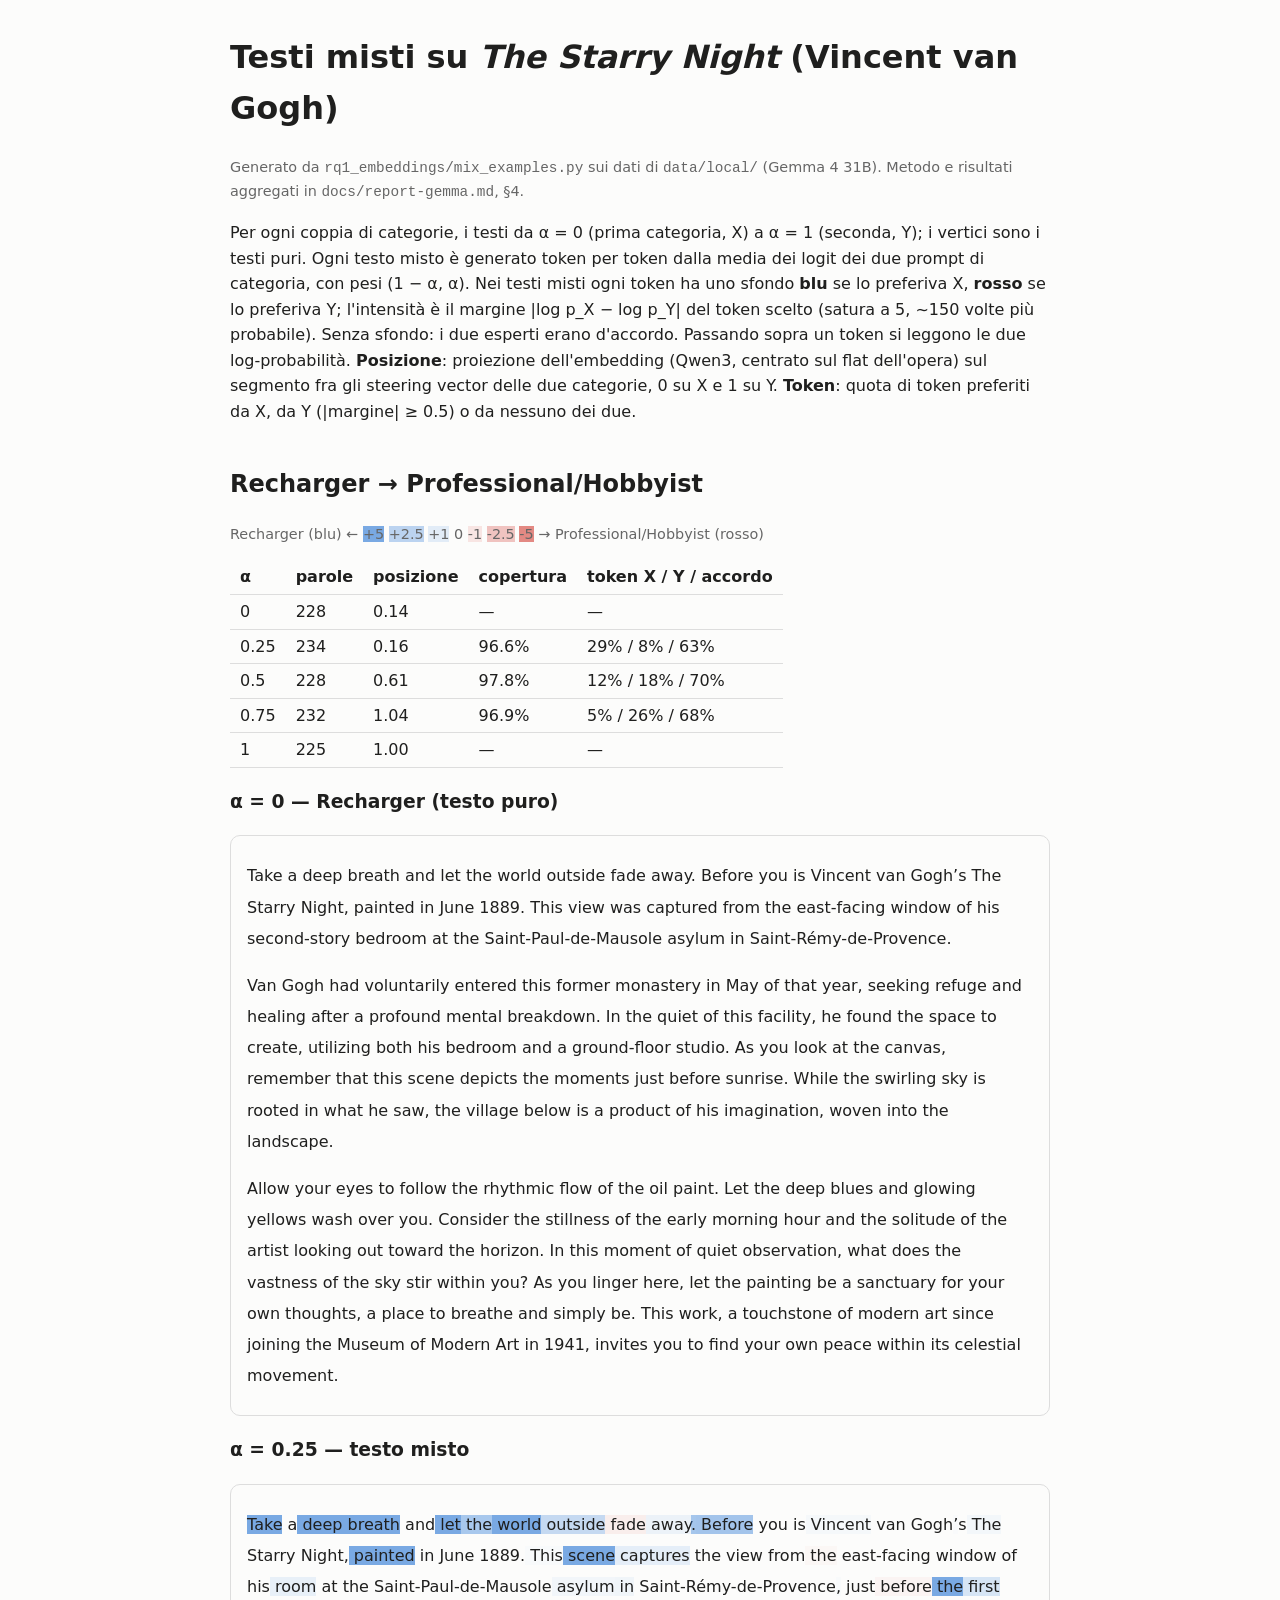
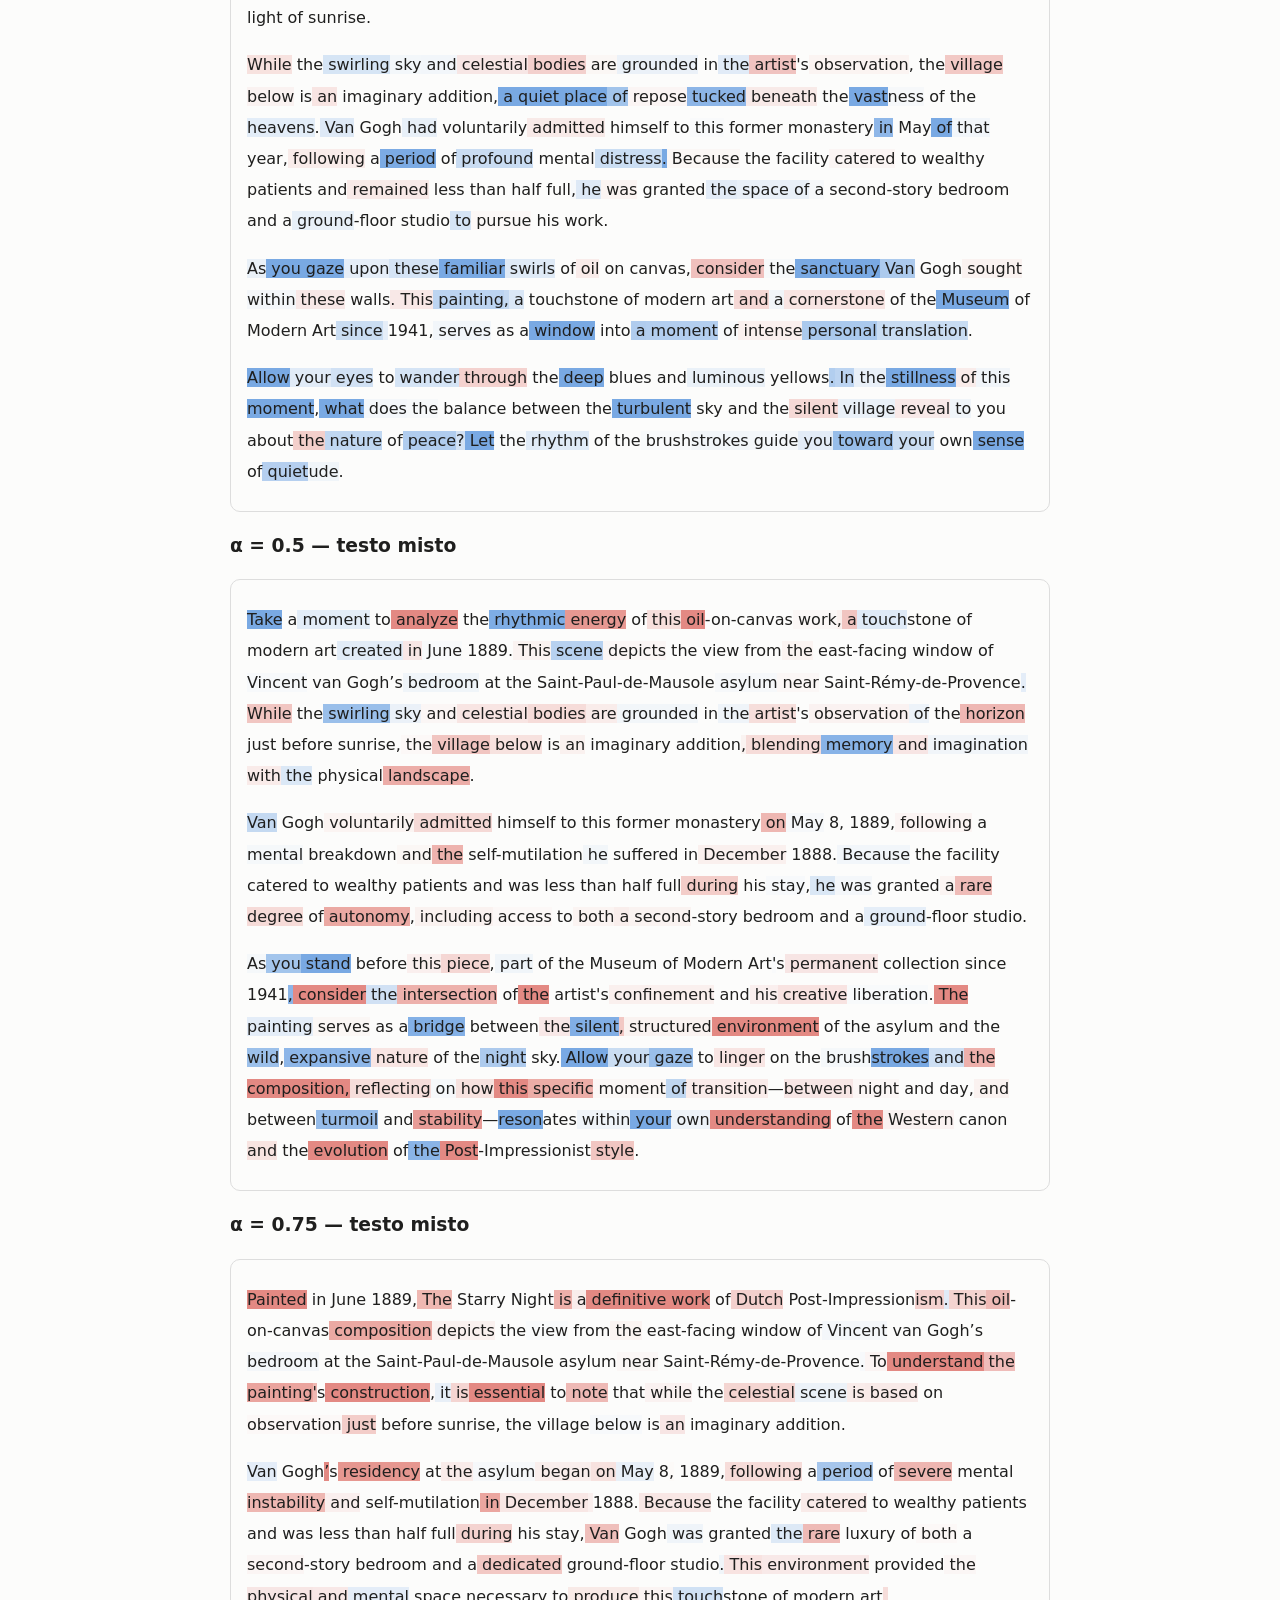
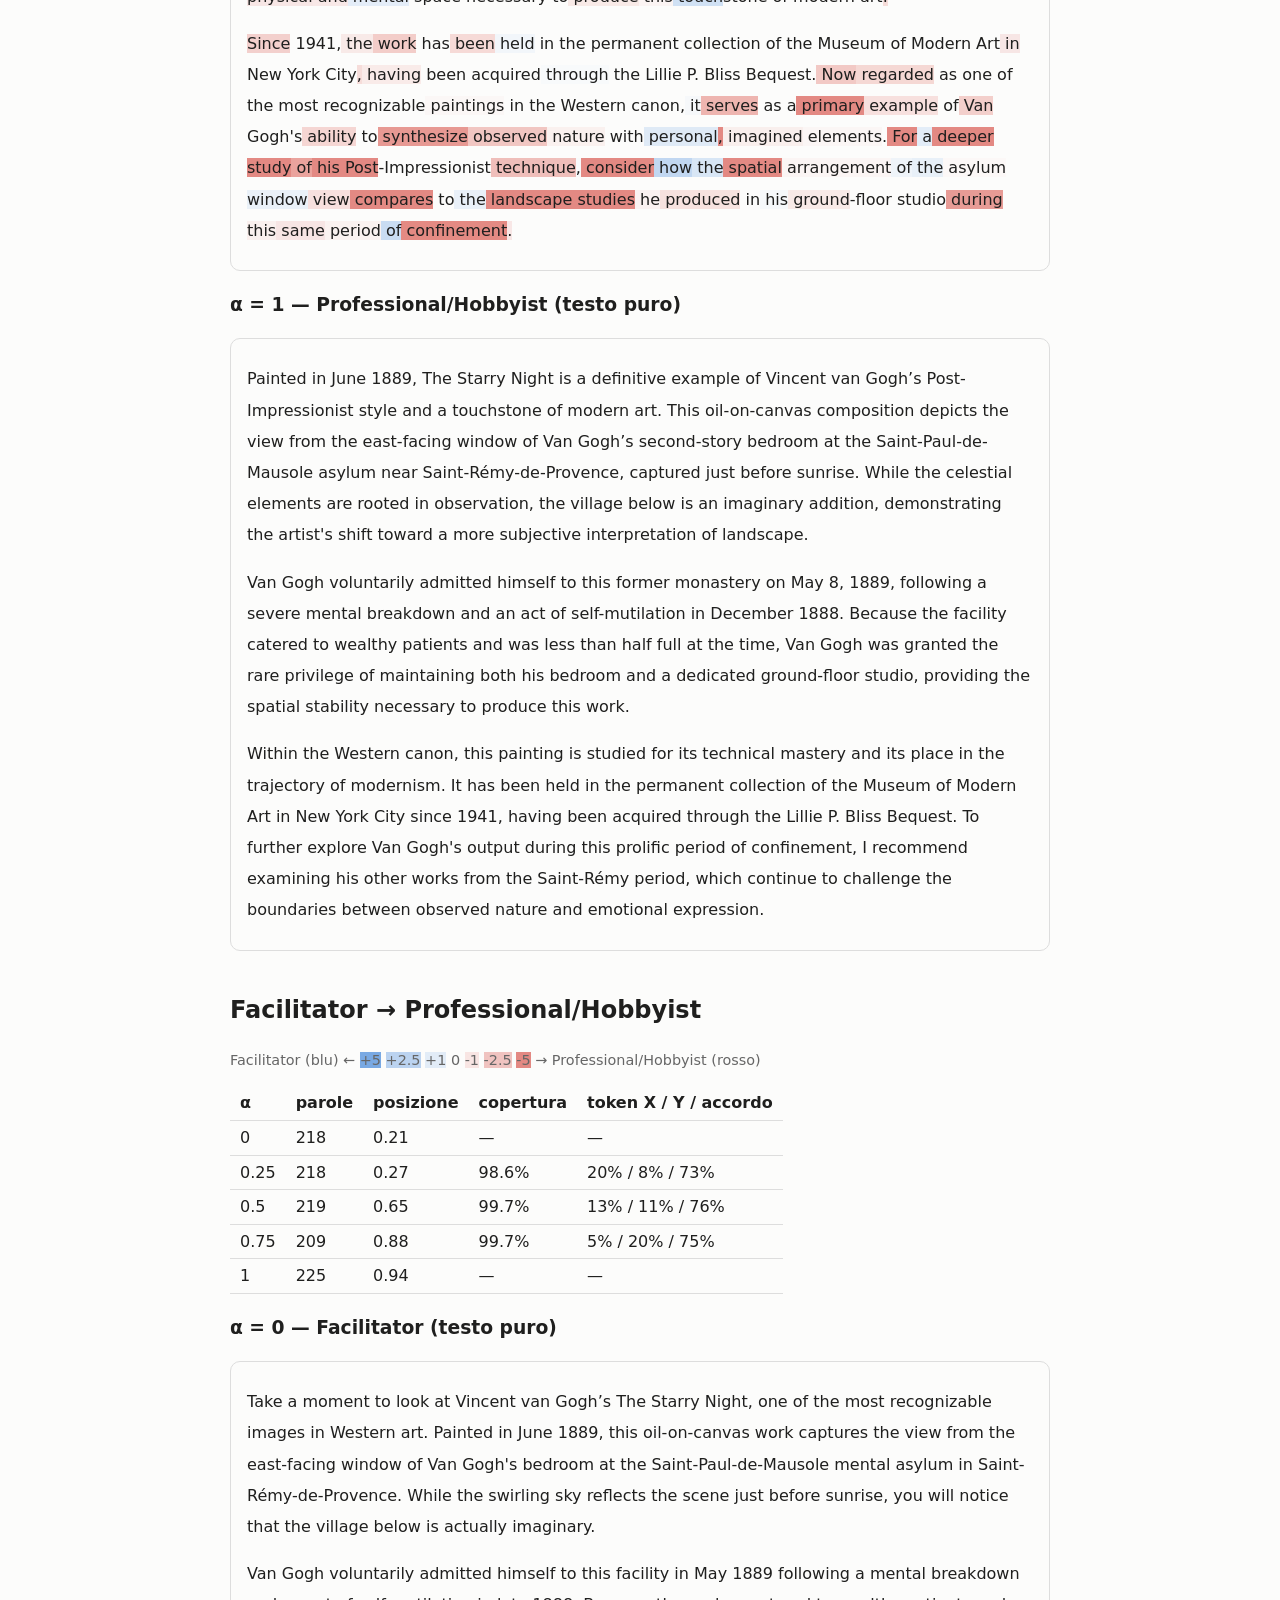
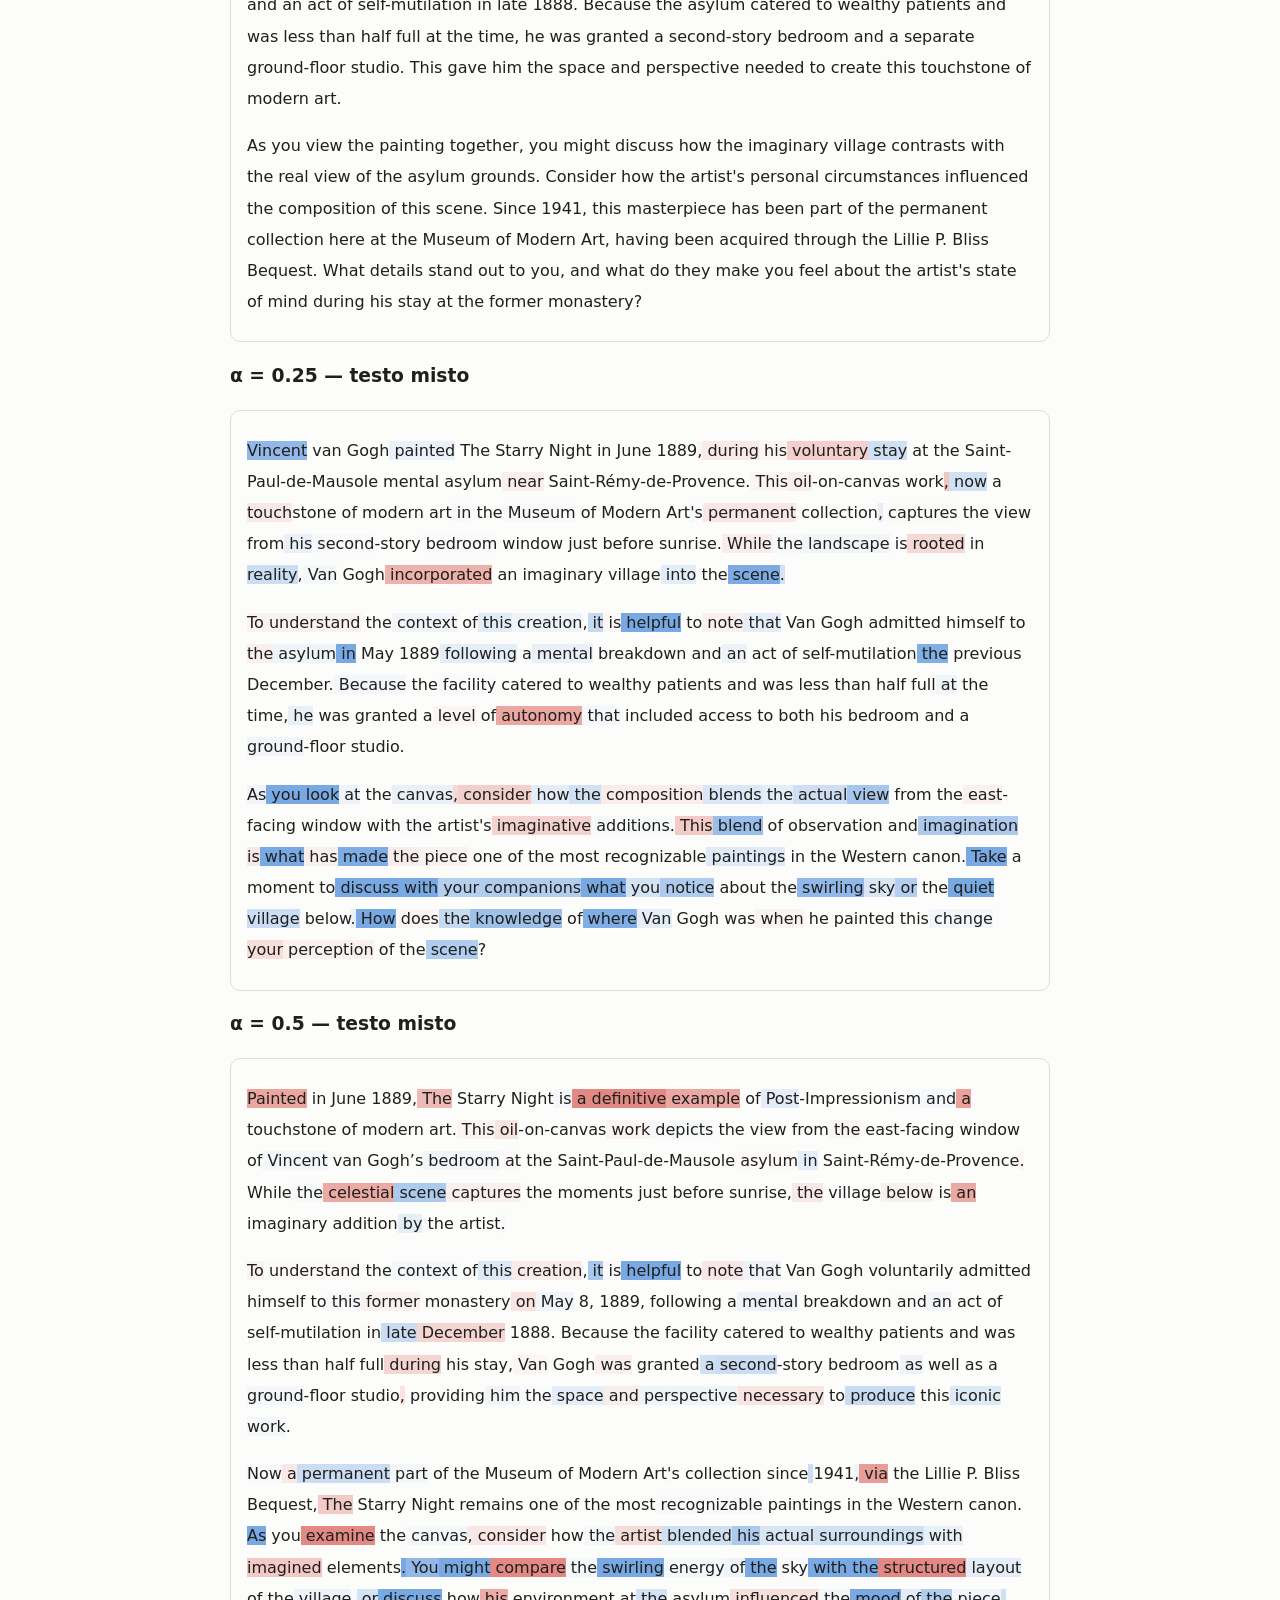
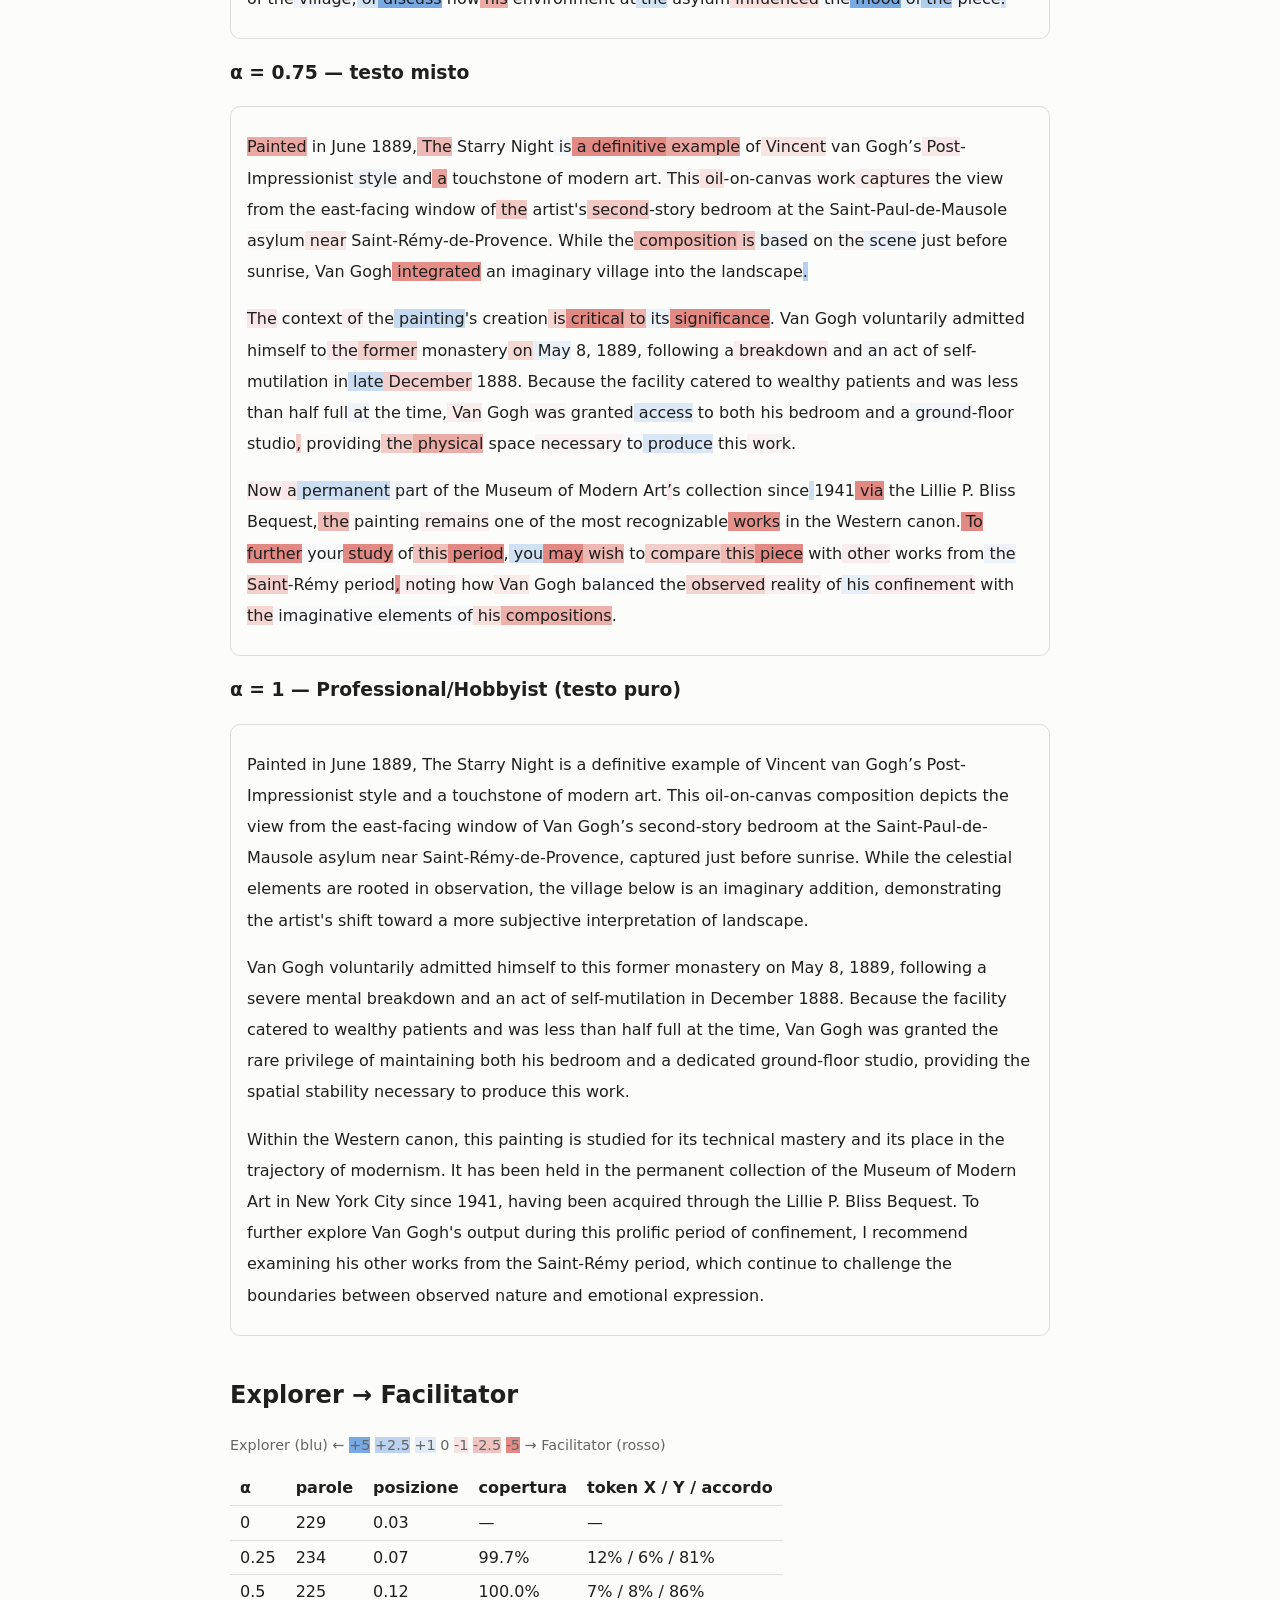
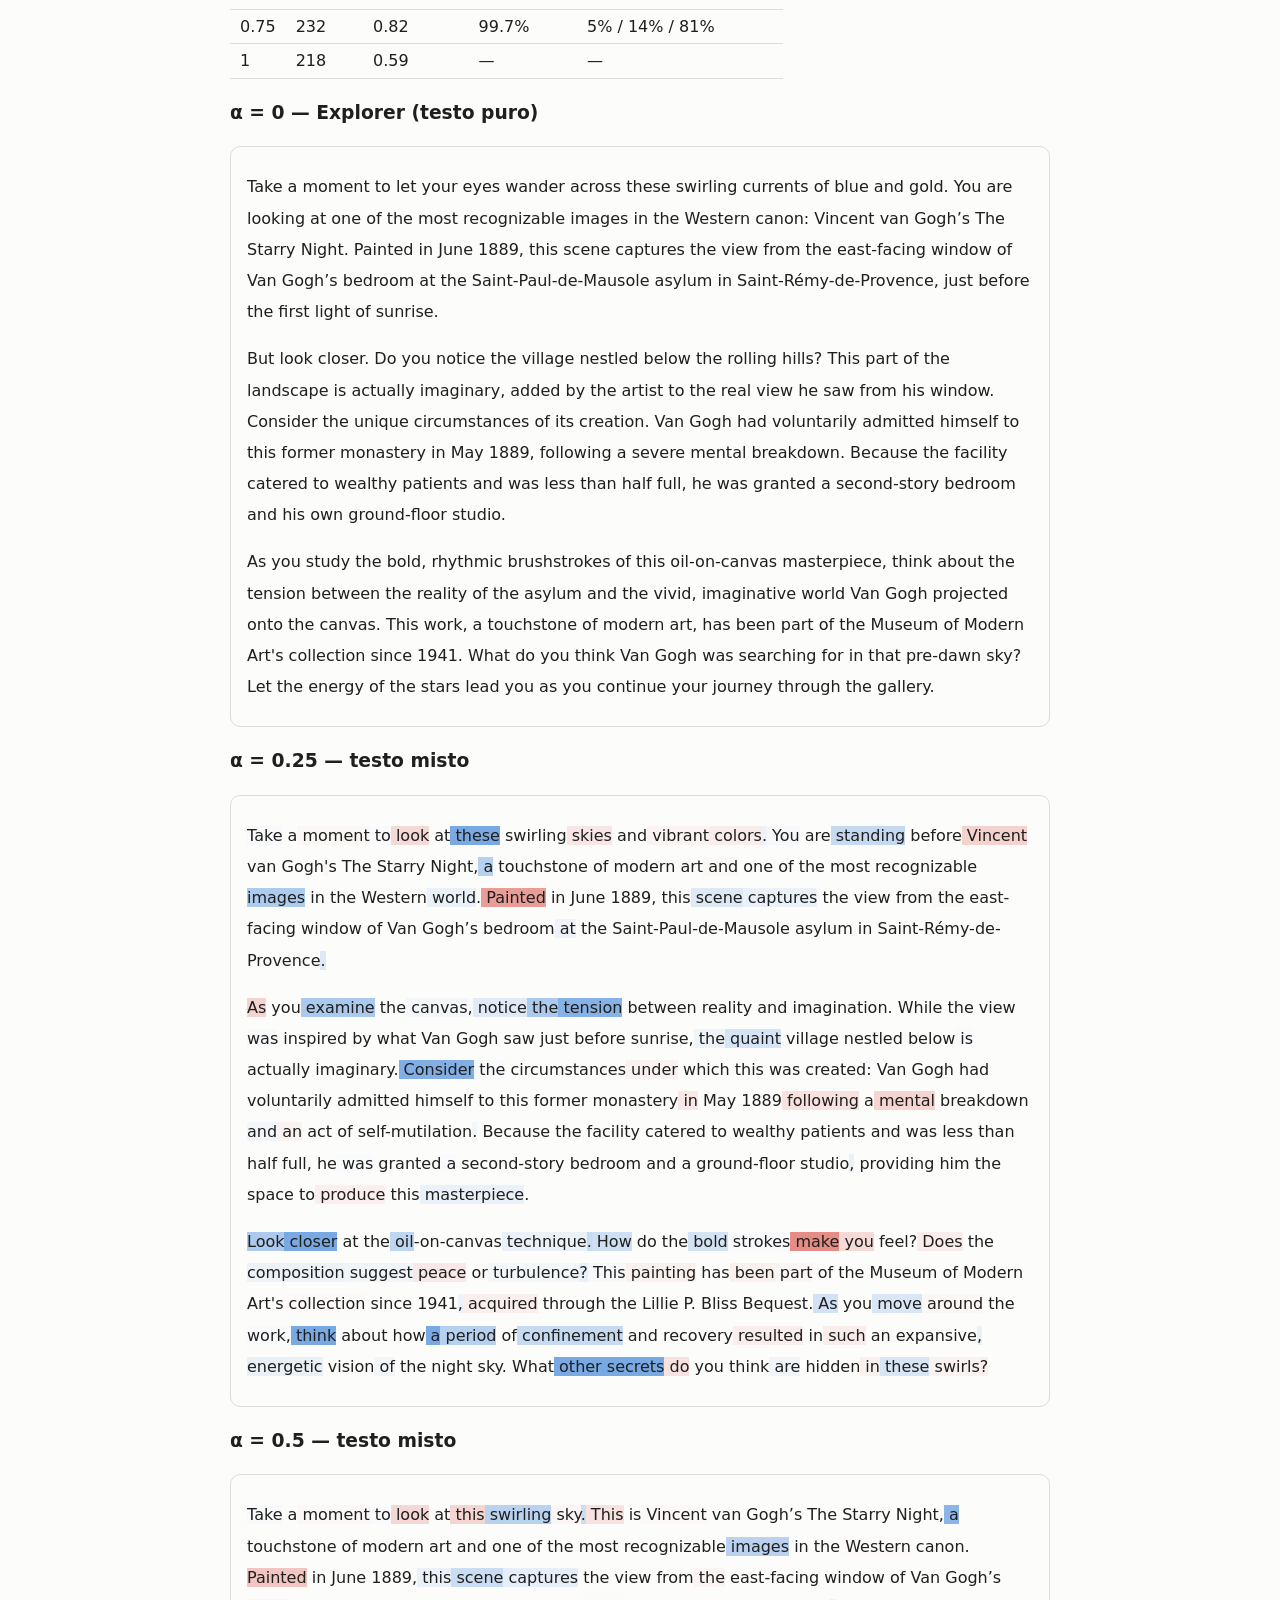
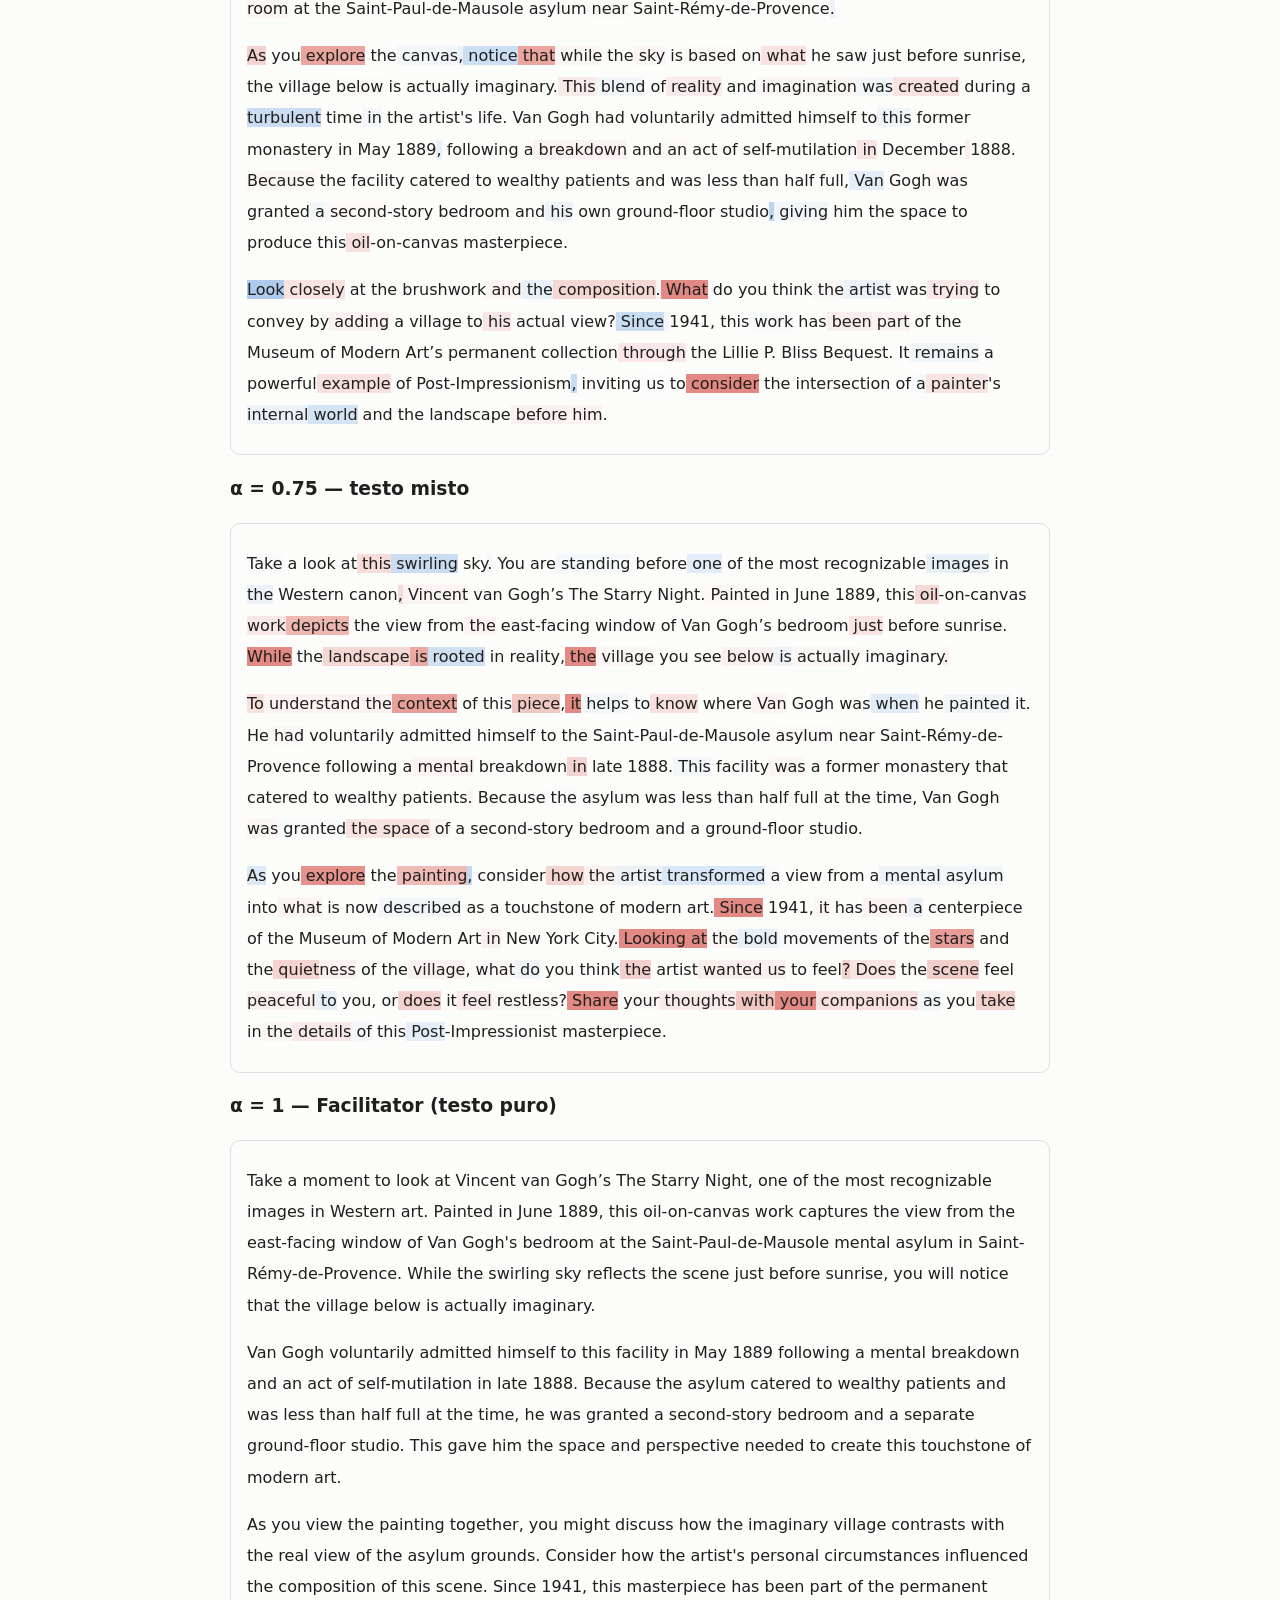
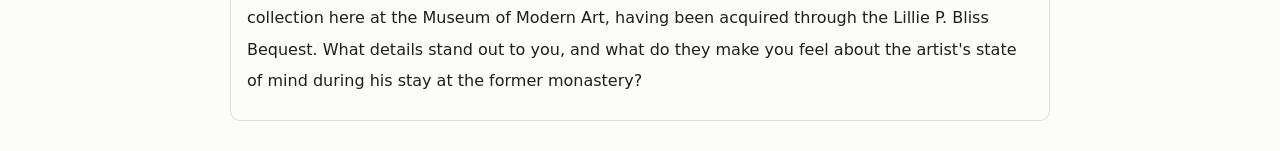
==== commit 6f464331: "docs: point references to the part-2 report Co-Authored-By: Claude Opus 5.5 <noreply@anthropic.com>" ====
--- a/docs/analisi/testi-misti-the-starry-night.html
+++ b/docs/analisi/testi-misti-the-starry-night.html
@@ -1,5 +1,5 @@
 <!doctype html><html lang='it'><head><meta charset='utf-8'><meta name='viewport' content='width=device-width,initial-scale=1'><title>Testi misti — The Starry Night</title><style>body{font-family:system-ui,sans-serif;max-width:820px;margin:2rem auto;padding:0 1rem;line-height:1.6;color:#1f1f1e;background:#fcfcfb}h2{margin-top:2.5rem}.txt{line-height:1.95;border:1px solid #ddd;border-radius:10px;padding:.5rem 1rem}table{border-collapse:collapse}td,th{border-bottom:1px solid #ddd;padding:4px 10px;text-align:left}.src,.leg{color:#666;font-size:.9rem}span[title]{cursor:help}</style></head><body><h1>Testi misti su <i>The Starry Night</i> (Vincent van Gogh)</h1>
-<p class='src'>Generato da <code>rq1_embeddings/mix_examples.py</code> sui dati di <code>data/local/</code> (Gemma 4 31B). Metodo e risultati aggregati nel report, §8.1.</p>
+<p class='src'>Generato da <code>rq1_embeddings/mix_examples.py</code> sui dati di <code>data/local/</code> (Gemma 4 31B). Metodo e risultati aggregati in <code>docs/report-gemma.md</code>, §4.</p>
 <p>Per ogni coppia di categorie, i testi da α = 0 (prima categoria, X) a α = 1 (seconda, Y); i vertici sono i testi puri. Ogni testo misto è generato token per token dalla media dei logit dei due prompt di categoria, con pesi (1 − α, α). Nei testi misti ogni token ha uno sfondo <b>blu</b> se lo preferiva X, <b>rosso</b> se lo preferiva Y; l'intensità è il margine |log p_X − log p_Y| del token scelto (satura a 5, ~150 volte più probabile). Senza sfondo: i due esperti erano d'accordo. Passando sopra un token si leggono le due log-probabilità. <b>Posizione</b>: proiezione dell'embedding (Qwen3, centrato sul flat dell'opera) sul segmento fra gli steering vector delle due categorie, 0 su X e 1 su Y. <b>Token</b>: quota di token preferiti da X, da Y (|margine| ≥ 0.5) o da nessuno dei due.</p>
 <h2>Recharger → Professional/Hobbyist</h2>
 <p class='leg'>Recharger (blu) ← <span style="background:rgba(42,120,214,0.62)">+5</span> <span style="background:rgba(42,120,214,0.31)">+2.5</span> <span style="background:rgba(42,120,214,0.124)">+1</span> 0 <span style="background:rgba(214,69,58,0.124)">-1</span> <span style="background:rgba(214,69,58,0.31)">-2.5</span> <span style="background:rgba(214,69,58,0.62)">-5</span> → Professional/Hobbyist (rosso)</p>
